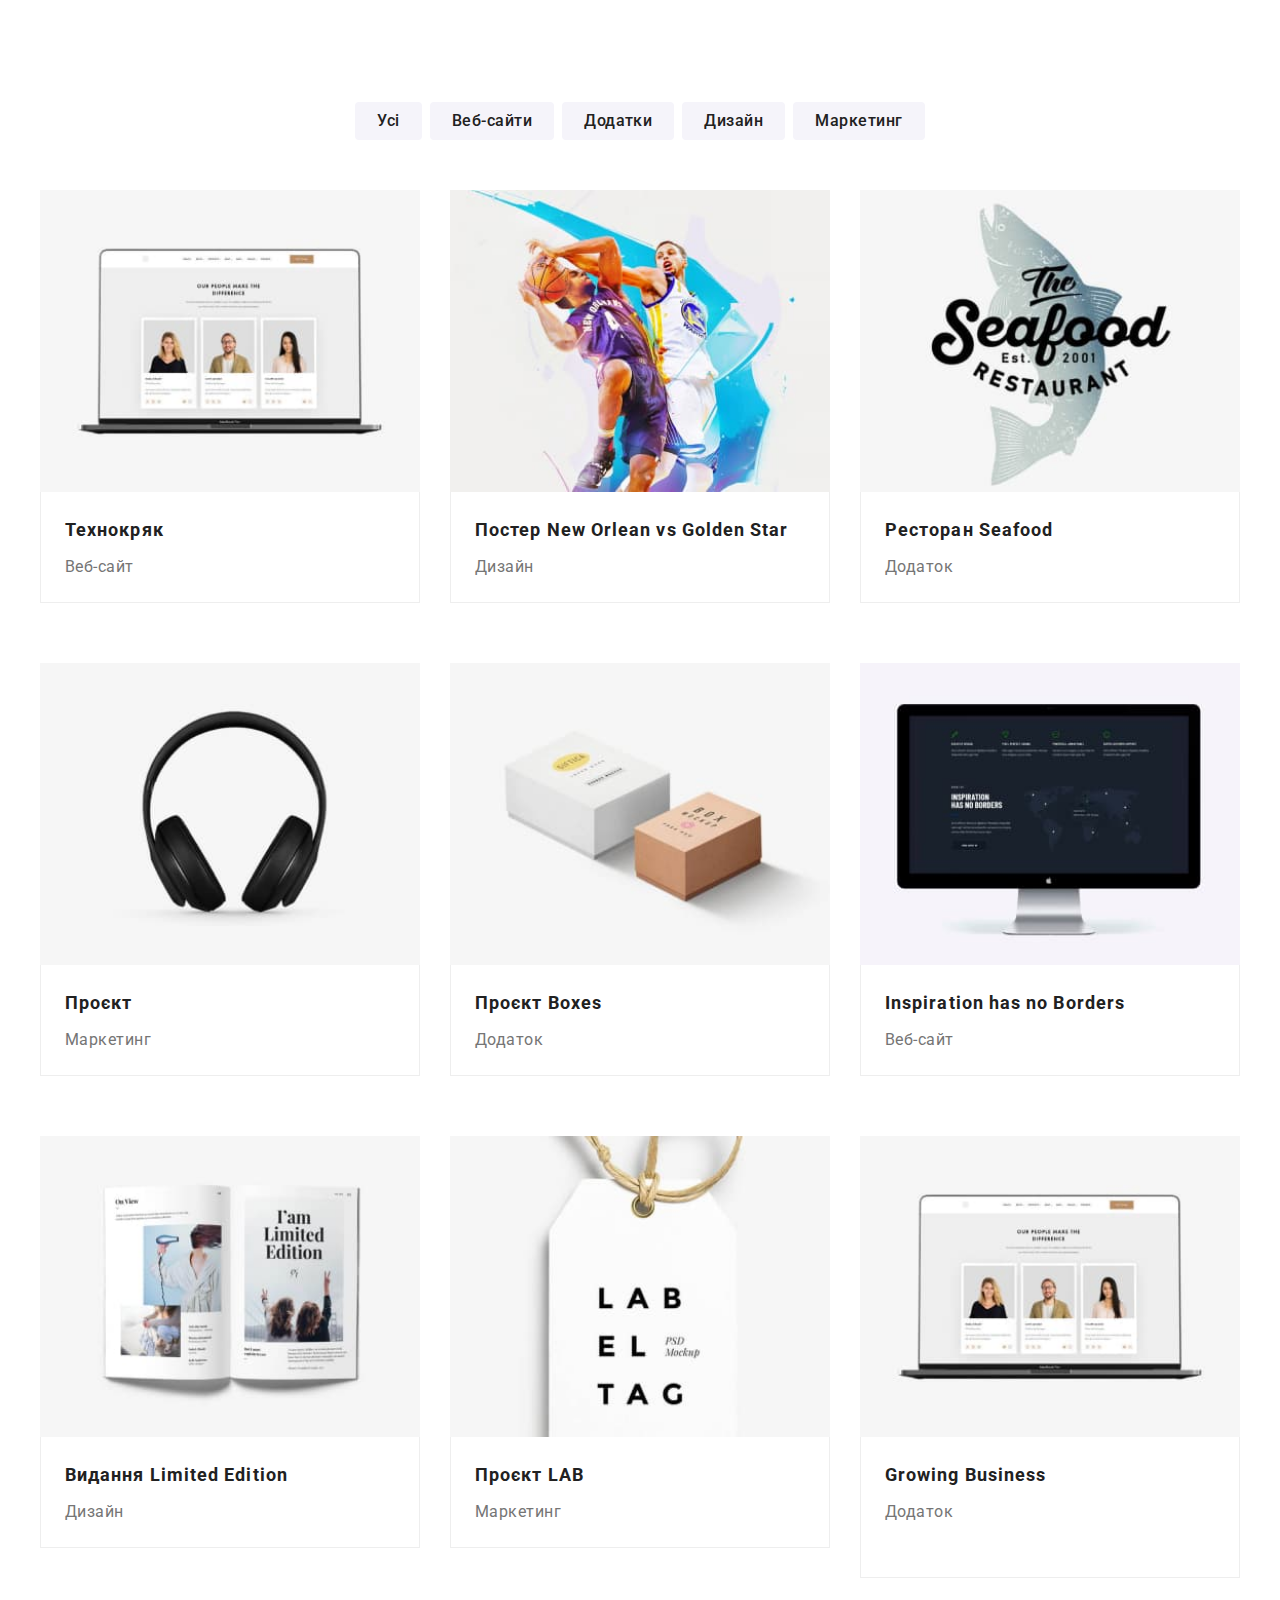
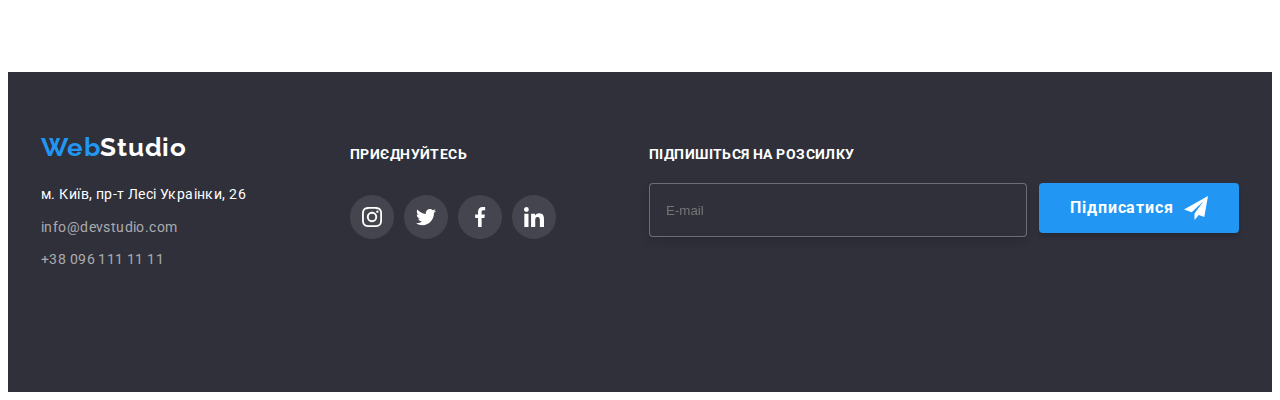
==== portfolio.html @ 51f7a484 "add hw-8" ====
<!DOCTYPE html>
<html lang="uk">
  <head>
    <meta charset="UTF-8" />
    <meta http-equiv="X-UA-Compatible" content="IE=edge" />
    <meta name="viewport" content="width=device-width, initial-scale=1.0" />
    <title>Portfolio</title>
    <link rel="preconnect" href="https://fonts.googleapis.com" />
    <link rel="preconnect" href="https://fonts.gstatic.com" crossorigin />
    <link
      href="https://fonts.googleapis.com/css2?family=Raleway:wght@700&family=Roboto:wght@400;500;700;900&display=swap"
      rel="stylesheet"
    />
    <link
      rel="stylesheet"
      href="https://cdnjs.cloudflare.com/ajax/libs/modern-normalize/1.1.0/modern-normalize.min.css"
      integrity="sha512-wpPYUAdjBVSE4KJnH1VR1HeZfpl1ub8YT/NKx4PuQ5NmX2tKuGu6U/JRp5y+Y8XG2tV+wKQpNHVUX03MfMFn9Q=="
      crossorigin="anonymous"
      referrerpolicy="no-referrer"
    />
    <link rel="stylesheet" href="./css/main.min.css" />
  </head>
  <body>
    <!--Header-->
    <!-- <header class="header">
      <div class="container header__container">
        <a href="/" class="link logo">Web<span class="header__logo">Studio</span></a>

        <nav class="navigation">
          <ul class="menu">
            <li class="menu__item">
              <a href="./index.html" class="menu__link">Студія</a>
            </li>
            <li class="menu__item">
              <a href="./portfolio.html" class="menu__link current">Портфоліо</a>
            </li>
            <li class="menu__item"><a href="#" class="menu__link">Контакти</a></li>
          </ul>
        </nav>
        <ul class="contact">
          <li>
            <a href="mailto:info@devstudio.com" lang="en" class="link contacts__link">
              <svg class="contact__icon" width="16" height="12">
                <use href="./images/icons.svg#icon-mail"></use>
              </svg>
              info@devstudio.com</a
            >
          </li>
          <li>
            <a href="tel:+380961111111" class="link contacts__link"
              ><svg class="contact__icon" width="10" height="16">
                <use href="./images/icons.svg#icon-smartphone"></use></svg
              >+38 096 111 11 11</a
            >
          </li>
        </ul>
      </div>
    </header>
    <main>
    -->
      <section class="section">
        <div class="container">
          <h1 class="visually-hidden">Портфоліо</h1>
          <!--Filter btn-->
          <ul class="filter">
            <li class="filter__element">
              <button type="button" class="filter__button">Усі</button>
            </li>
            <li class="filter__element">
              <button type="button" class="filter__button">Веб-сайти</button>
            </li>
            <li class="filter__element">
              <button type="button" class="filter__button">Додатки</button>
            </li>
            <li class="filter__element">
              <button type="button" class="filter__button">Дизайн</button>
            </li>
            <li class="filter__element">
              <button type="button" class="filter__button">Маркетинг</button>
            </li>
          </ul>
          <!--Portfolio-->
          <ul class="product">
            <li class="product__item">
              <a class="link product__item-link" href=""
                ><div class="pop-up">
                  <img src="images/p1.jpg" alt="Ноутбук" width="370" height="294" />
                  <p class="pop-up__meta">
                    Ресурс пропонує комплексні пропозиції з різним рівнем функціоналу та сервісів.
                    Все це дозволить відвідувачу отримати вичерпні відомості про компанію чи
                    приватну особу.
                  </p>
                </div>
                <div class="product__item-meta">
                  <h2 class="product__item-title">Технокряк</h2>
                  <p class="product__item-text">Веб-сайт</p>
                </div>
              </a>
            </li>
            <li class="product__item">
              <a class="product__item-link link" href=""
                ><div class="pop-up">
                  <img src="images/p2.jpg" alt="Ноутбук" width="370" height="294" />
                  <p class="pop-up__meta">
                    Ресурс пропонує комплексні пропозиції з різним рівнем функціоналу та сервісів.
                    Все це дозволить відвідувачу отримати вичерпні відомості про компанію чи
                    приватну особу.
                  </p>
                </div>
                <div class="product__item-meta">
                  <h2 class="product__item-title">
                    Постер <span lang="en">New Orlean vs Golden Star</span>
                  </h2>
                  <p class="product__item-text">Дизайн</p>
                </div></a
              >
            </li>
            <li class="product__item">
              <a class="product__item-link link" href=""
                ><div class="pop-up">
                  <img src="images/p3.jpg" alt="Лого" width="370" height="294" />
                  <p class="pop-up__meta">
                    Ресурс пропонує комплексні пропозиції з різним рівнем функціоналу та сервісів.
                    Все це дозволить відвідувачу отримати вичерпні відомості про компанію чи
                    приватну особу.
                  </p>
                </div>
                <div class="product__item-meta">
                  <h2 class="product__item-title">Ресторан <span lang="en">Seafood</span></h2>
                  <p class="product__item-text">Додаток</p>
                </div></a
              >
            </li>
            <li class="product__item">
              <a class="product__item-link link" href=""
                ><div class="pop-up">
                  <img src="images/p4.jpg" alt="Навушники" width="370" height="294" />
                  <p class="pop-up__meta">
                    Ресурс пропонує комплексні пропозиції з різним рівнем функціоналу та сервісів.
                    Все це дозволить відвідувачу отримати вичерпні відомості про компанію чи
                    приватну особу.
                  </p>
                </div>
                <div class="product__item-meta">
                  <h2 class="product__item-title">Проєкт</h2>
                  <p class="product__item-text">Маркетинг</p>
                </div></a
              >
            </li>
            <li class="product__item">
              <a class="product__item-link link" href=""
                ><div class="pop-up">
                  <img src="images/p5.jpg" alt="Дві коробки" width="370" height="294" />
                  <p class="pop-up__meta">
                    Ресурс пропонує комплексні пропозиції з різним рівнем функціоналу та сервісів.
                    Все це дозволить відвідувачу отримати вичерпні відомості про компанію чи
                    приватну особу.
                  </p>
                </div>
                <div class="product__item-meta">
                  <h2 class="product__item-title">Проєкт <span lang="en">Boxes</span></h2>
                  <p class="product__item-text">Додаток</p>
                </div></a
              >
            </li>
            <li class="product__item">
              <a class="product__item-link link" href="/"
                ><div class="pop-up">
                  <img src="images/p6.jpg" alt="Монітор" width="370" height="294" />
                  <p class="pop-up__meta">
                    Ресурс пропонує комплексні пропозиції з різним рівнем функціоналу та сервісів.
                    Все це дозволить відвідувачу отримати вичерпні відомості про компанію чи
                    приватну особу.
                  </p>
                </div>
                <div class="product__item-meta">
                  <h2 class="product__item-title">
                    <span lang="en">Inspiration has no Borders</span>
                  </h2>
                  <p class="product__item-text">Веб-сайт</p>
                </div></a
              >
            </li>
            <li class="product__item">
              <a class="product__item-link link" href="">
                <div class="pop-up">
                  <img src="images/p7.jpg" alt="Журнал" width="370" height="294" />
                  <p class="pop-up__meta">
                    Ресурс пропонує комплексні пропозиції з різним рівнем функціоналу та сервісів.
                    Все це дозволить відвідувачу отримати вичерпні відомості про компанію чи
                    приватну особу.
                  </p>
                </div>
                <div class="product__item-meta">
                  <h2 class="product__item-title">
                    Видання <span lang="en">Limited Edition</span>
                  </h2>
                  <p class="product__item-text">Дизайн</p>
                </div></a
              >
            </li>
            <li class="product__item">
              <a class="product__item-link link" href="/">
                <div class="pop-up">
                  <img src="images/p8.jpg" alt="Лейба" width="370" height="294" />
                  <p class="pop-up__meta">
                    Ресурс пропонує комплексні пропозиції з різним рівнем функціоналу та сервісів.
                    Все це дозволить відвідувачу отримати вичерпні відомості про компанію чи
                    приватну особу.
                  </p>
                </div>
                <div class="product__item-meta">
                  <h2 class="product__item-title">Проєкт <span lang="en">LAB</span></h2>
                  <p class="product__item-text">Маркетинг</p>
                </div>
              </a>
            </li>
            <li class="product__item">
              <a class="product__item-link link" href=""
                ><div class="pop-up">
                  <img src="images/p1.jpg" alt="Ноутбук" width="370" height="294" />
                  <p class="pop-up__meta">
                    Ресурс пропонує комплексні пропозиції з різним рівнем функціоналу та сервісів.
                    Все це дозволить відвідувачу отримати вичерпні відомості про компанію чи
                    приватну особу.
                  </p>
                </div>
                <div class="product__item-meta">
                  <h2 class="product__item-title"><span lang="en">Growing Business</span></h2>
                  <p class="product__item-text">Додаток</p>
                </div></a
              >
            </li>
          </ul>
        </div>
      </section>
    </main>
    <!--Footer-->
    <footer class="footer">
      <div class="container footer__container">
        <div class="footer-info">
          <a class="link logo footer__logo" href="./index.html"
            >Web<span class="footer__logo-alt">Studio</span></a
          >
          <address>
            <ul>
              <li>
                <a
                  href="https://goo.gl/maps/CPtrU1FHBa2aNyZL9"
                  target="_blank"
                  rel="noopener noreferrer nofollow"
                  class="link footer-address"
                  >м. Київ, пр-т Лесі Украінки, 26</a
                >
              </li>
              <li>
                <a href="mailto:info@devstudio.com" lang="en" class="link footer-contacts"
                  >info@devstudio.com</a
                >
              </li>
              <li>
                <a href="tel:+380961111111" class="link footer-contacts">+38 096 111 11 11</a>
              </li>
            </ul>
          </address>
        </div>

        <div class="footer-info">
          <div class="studio-social">
            <h2 class="studio-social__title">приєднуйтесь</h2>
            <ul class="studio-social__list">
              <li>
                <a class="studio-social__link" href="#" target="_blank">
                  <svg width="20" height="20">
                    <use href="./images/icons.svg#icon-instagram"></use>
                  </svg>
                </a>
              </li>
              <li>
                <a class="studio-social__link" href="#" target="_blank">
                  <svg width="20" height="20">
                    <use href="./images/icons.svg#icon-twitter"></use>
                  </svg>
                </a>
              </li>
              <li>
                <a class="studio-social__link" href="#" target="_blank">
                  <svg width="20" height="20">
                    <use href="./images/icons.svg#icon-facebook"></use>
                  </svg>
                </a>
              </li>
              <li>
                <a class="studio-social__link" href="#" target="_blank">
                  <svg width="20" height="20">
                    <use href="./images/icons.svg#icon-linkedin"></use>
                  </svg>
                </a>
              </li>
            </ul>
          </div>
        </div>

        <div class="subscription">
          <p class="subscription__title">Підпишіться на розсилку</p>
          <form>
            <div class="subscription-form">
              <label for="mail"></label>
              <input
                class="subscription-form__email"
                type="email"
                name="mail"
                id="mail"
                placeholder="E-mail"
              />
              <button class="subscription-btn button" type="submit">
                Підписатися
                <svg class="subscription-btn__icon" width="24" height="24">
                  <use href="./images/icons.svg#icon-send"></use>
                </svg>
              </button>
            </div>
          </form>
        </div>
      </div>
    </footer>
    <script src="./js/menu.js"></script>
  </body>
</html>
---- css/main.min.css ----
:root{--brend-color: #2196f3;--text-color: #757575;--title-text-color: #212121;--primery-background-color: #ffffff;--secondary-background-color: #f5f4fa;--accent-whit-color: #ffffff;--footer-background-color: #2f303a;--main-bold-weight: 700;--main-font: Roboto, sans-serif}h1,h2,h3,h4,h5,h6,p{margin:0}ul{list-style:none;margin:0;padding-left:0}img{display:block;max-width:100%;height:auto;width:100%}.link{text-decoration:none}.visually-hidden{position:absolute;white-space:nowrap;width:1px;height:1px;overflow:hidden;border:0;padding:0;clip:rect(0 0 0 0);-webkit-clip-path:inset(50%);clip-path:inset(50%);margin:-1px}body{font-family:var(--main-font);color:var(--text-color);background:var(--primery-background-color);font-size:14px}.container{margin:0 auto;padding-left:15px;padding-right:15px}@media screen and (min-width: 480px){.container{max-width:480px}}@media screen and (min-width: 768px){.container{max-width:768px}}@media screen and (min-width: 1200px){.container{max-width:1200px}}.section{padding-top:60px;padding-bottom:60px}@media screen and (min-width: 768px){.section{padding-top:60px;padding-bottom:60px}}@media screen and (min-width: 1200px){.section{padding-top:94px;padding-bottom:94px}}.section-title{margin-bottom:30px;font-size:28px;line-height:1.17;letter-spacing:.03em;text-align:center;color:var(--title-text-color)}@media screen and (min-width: 1200px){.section-title{margin-bottom:50px;font-size:36px;line-height:1.16;letter-spacing:.03em}}.button{display:block;margin:0 auto;font-weight:700;font-size:16px;line-height:1.87;letter-spacing:.06em;font-family:inherit;border-width:0px;cursor:pointer;color:var(--accent-whit-color);box-shadow:0px 4px 4px rgba(0,0,0,.15);border-radius:4px;background-color:var(--brend-color);transition-duration:250ms;transition-timing-function:cubic-bezier(0.4, 0, 0.2, 1)}.logo{font-family:Raleway;font-weight:var(--main-bold-weight);font-size:24px;line-height:1.16;letter-spacing:.03em;color:var(--brend-color);padding-top:15px;padding-bottom:15px}@media screen and (min-width: 1200px){.logo{margin-right:93px;padding-top:24px;padding-bottom:25px;font-size:26px;line-height:1.19;letter-spacing:.03em}}.header__logo{color:#000}.footer__logo{display:block;padding-top:0;padding-bottom:20px}.footer__logo-alt{color:var(--accent-whit-color)}.header{border-bottom:1px solid #ececec;position:relative}.header__container{display:flex;align-items:center;justify-content:space-between}@media screen and (min-width: 1200px){.navigation{display:flex}}@media screen and (min-width: 1200px){.menu{display:flex;gap:30px}}@media screen and (min-width: 1200px){.menu__item{position:relative}}@media screen and (min-width: 1200px){.menu__link{padding-top:32px;padding-bottom:32px;font-weight:500;line-height:1.14;letter-spacing:.02em;color:var(--title-text-color);display:inline-block;text-decoration:none;transition-duration:250ms;transition-timing-function:cubic-bezier(0.4, 0, 0.2, 1)}.menu__link.current{color:var(--brend-color)}.menu__link.current::after{content:"";width:100%;left:0;bottom:-1px;border-radius:2px;position:absolute;border:2px solid var(--brend-color)}.menu__link:hover,.menu__link:focus{color:var(--brend-color)}}@media screen and (min-width: 1200px){.contact{display:flex;gap:30px;margin-left:auto}}@media screen and (min-width: 768px){.contacts__link{display:flex;align-items:center;padding-top:32px;padding-bottom:31px;font-weight:500;line-height:1.14;letter-spacing:.02em;color:var(--text-color);text-decoration:none;transition-duration:250ms;transition-timing-function:cubic-bezier(0.4, 0, 0.2, 1)}.contacts__link:hover,.contacts__link:focus{color:var(--brend-color)}.contacts__link:hover .contact__icon,.contacts__link:focus .contact__icon{fill:var(--brend-color)}}@media screen and (min-width: 1200px){.contact__icon{fill:var(--text-color);margin-right:10px}}.header-btn{display:inline-flex;margin:0;padding:0;border:none;background-color:rgba(0,0,0,0)}.header-btn.is-open{position:absolute;z-index:1;right:3%}.header-btn:hover,.header-btn:focus{fill:var(--brend-color)}@media screen and (min-width: 768px){.header-btn{display:none}}.hero{max-width:1600px;min-height:400px;margin-left:auto;margin-right:auto;padding-top:118px;padding-bottom:118px;background-image:linear-gradient(to right, rgba(47, 48, 58, 0.4), rgba(47, 48, 58, 0.4)),url(../images/main-image.jpg);background-size:cover;background-position:center;background-color:#2f303a}@media screen and (min-width: 1200px){.hero{min-height:600px;padding-top:200px;padding-bottom:200px}}.hero__title{font-weight:900;font-size:26px;line-height:1.61;letter-spacing:.06em;margin:0 auto;margin-bottom:30px;color:var(--accent-whit-color);text-align:center;text-transform:uppercase;max-width:360px}@media screen and (min-width: 768px){.hero__title{max-width:360px}}@media screen and (min-width: 1200px){.hero__title{max-width:696px;font-size:44px;line-height:1.36}}.hero__btn{min-width:200px;height:50px}@media screen and (min-width: 1200px){.hero__btn{min-width:216px;height:50px}}.hero__btn:hover,.hero__btn:active{background-color:#188ce8}@media screen and (min-width: 768px){.benefit-cart{display:flex;flex-wrap:wrap;gap:30px}}@media screen and (min-width: 1200px){.benefit-cart{flex-wrap:nowrap}}.benefit-cart__item{width:100%}.benefit-cart__item:not(:last-child){margin-bottom:30px}@media screen and (min-width: 768px){.benefit-cart__item{width:calc((100% - 30px)/2)}.benefit-cart__item:not(:last-child){margin-bottom:0}}@media screen and (min-width: 1200px){.benefit-cart__item{width:calc((100% - 60px)/3)}}.benefit-cart__label{display:flex;justify-content:center;align-items:center;width:100%;height:120px;margin-bottom:30px;background-color:var(--secondary-background-color);border-radius:4px}@media screen and (min-width: 1200px){.benefit-cart__label{width:270px}}.benefit-cart__title{margin-bottom:10px;color:var(--title-text-color);line-height:1.14;letter-spacing:.03em;text-transform:uppercase;text-align:center}.benefit-cart__text{line-height:1.71;letter-spacing:.03em}.work{display:none}@media screen and (min-width: 1200px){.work{display:block;padding-top:0}.work__list{display:flex;gap:30px}.work__item{width:calc((100% - 60px)/3)}.work__wrap{position:relative}.work__title{position:absolute;width:100%;height:70px;bottom:0;font-size:14px;line-height:1.14;letter-spacing:.03em;text-transform:uppercase;color:var(--accent-whit-color);background-color:rgba(47,48,58,.8);display:flex;justify-content:center;align-items:center}}.team{background-color:var(--secondary-background-color)}@media screen and (min-width: 768px){.team__list{display:flex;flex-wrap:wrap;gap:30px}}@media screen and (min-width: 1200px){.team__list{flex-wrap:nowrap}}.team__item{width:100%;margin-bottom:30px;background:var(--primery-background-color);box-shadow:0px 1px 3px rgba(0,0,0,.12),0px 1px 1px rgba(0,0,0,.14),0px 2px 1px rgba(0,0,0,.2);border-radius:0px 0px 4px 4px}@media screen and (min-width: 768px){.team__item{width:calc((100% - 30px)/2);margin-bottom:0}}@media screen and (min-width: 1200px){.team__item{width:calc((100% - 60px)/3)}}.team-label{padding-top:30px;padding-bottom:24px;text-align:center}@media screen and (min-width: 1200px){.team-label{padding-bottom:30px}}.team-label__title{margin-bottom:10px;color:var(--title-text-color);font-weight:500;font-size:16px;line-height:1.16;letter-spacing:.03em}.team-label__position{margin-bottom:16px;font-size:16px;line-height:1.18;letter-spacing:.03em}.soc-list{display:flex;justify-content:center;align-items:center;gap:10px}.soc-list__link{fill:#afb1b8;display:flex;justify-content:center;align-items:center;width:44px;height:44px;border-radius:50%;transition-duration:250ms;transition-timing-function:cubic-bezier(0.4, 0, 0.2, 1)}.soc-list__link:hover,.soc-list__link:focus{fill:var(--accent-whit-color);background-color:var(--brend-color)}.client-list{display:flex;flex-wrap:wrap;gap:30px}@media screen and (min-width: 1200px){.client-list{flex-wrap:nowrap;justify-content:center;align-items:center}}.client-list__item{width:100%;width:calc((100% - 30px)/2)}@media screen and (min-width: 768px){.client-list__item{width:calc((100% - 60px)/3)}}.client-list__link{width:auto;height:92px;border:1px solid #afb1b8;border-radius:4px;fill:#afb1b8;display:flex;justify-content:center;align-items:center;transition-duration:250ms;transition-timing-function:cubic-bezier(0.4, 0, 0.2, 1)}.client-list__link:hover,.client-list__link:focus{fill:var(--brend-color);border-color:var(--brend-color)}.footer{padding-top:60px;padding-bottom:60px;margin:0 auto;background-color:var(--footer-background-color)}@media screen and (min-width: 1200px){.footer{margin-bottom:0}}.footer__container{text-align:center}@media screen and (min-width: 768px){.footer__container{display:flex;justify-content:center;flex-wrap:wrap}}@media screen and (min-width: 1200px){.footer__container{text-align:left;flex-wrap:nowrap}}@media screen and (min-width: 1200px){.footer-info:first-child{margin-right:70px}}.footer-address{margin-bottom:9px;color:var(--accent-whit-color);font-style:normal;line-height:1.71;letter-spacing:.03em;display:block}.footer-contacts{display:block;color:rgba(255,255,255,.6);font-style:normal;line-height:1.71;letter-spacing:.03em;transition-duration:250ms;transition-timing-function:cubic-bezier(0.4, 0, 0.2, 1)}@media screen and (min-width: 768px){.footer-contacts:first-child{margin-top:8px}}.footer:hover,.footer:focus{color:var(--brend-color)}.footer-info{margin-bottom:60px}@media screen and (min-width: 768px){.footer-info:first-child{margin-right:165px}}@media screen and (min-width: 1200px){.footer-info:first-child{margin-right:70px}}.backdrop{position:fixed;top:0;left:0;width:100%;height:100%;background-color:rgba(0,0,0,.2);transition:opacity 200ms Linear,visibility 200ms Linear}.modal{position:absolute;top:50%;left:50%;width:528px;height:581px;margin:auto;padding:40px;background-color:#fff;box-shadow:0px 1px 3px rgba(0,0,0,.12),0px 1px 1px rgba(0,0,0,.14),0px 2px 1px rgba(0,0,0,.2);border-radius:4px;transform:translate(-50%, -50%);transition-duration:250ms;transition-property:scale(1);transition-timing-function:cubic-bezier(0.4, 0, 0.2, 1)}.backdrop.in-hidden .modal{transform:translate(-50%, -50%) scale(0)}.modal__close-btn{position:absolute;top:8px;right:8px;width:30px;height:30px;background-color:#fff;border:1px solid rgba(0,0,0,.1);border-radius:50%;display:flex;align-items:center;justify-content:center;cursor:pointer;transition-duration:250ms;transition-timing-function:cubic-bezier(0.4, 0, 0.2, 1)}.modal__close-btn:hover,.modal__close-btn:focus{fill:var(--brend-color)}.is-hidden{visibility:hidden;opacity:0;pointer-events:all}.modal-title{font-weight:700;font-size:20px;line-height:1.15;letter-spacing:.03em;text-align:center;margin-bottom:12px;color:var(--title-text-color)}.modal-form__field{margin-bottom:10px}.modal-form__label span{display:block;margin-bottom:4px;font-size:12px;line-height:1.16;letter-spacing:.01em;color:var(--text-color)}.input-wrap{position:relative}.input{display:block;width:448px;height:40px;border:1px solid rgba(33,33,33,.2);border-radius:4px;padding-left:42px;outline:rgba(0,0,0,0);transition-duration:250ms;transition-timing-function:cubic-bezier(0.4, 0, 0.2, 1)}.input:hover,.input:focus{border-color:var(--brend-color)}.input:hover+.input-icon,.input:focus+.input-icon{fill:var(--brend-color)}.input-icon{position:absolute;left:15px;top:50%;transform:translateY(-50%);transition-duration:250ms;transition-timing-function:cubic-bezier(0.4, 0, 0.2, 1)}.modal-text-field{margin-bottom:20px;display:block}.modal-text{padding:12px 16px;width:448px;height:120px;border:1px solid rgba(33,33,33,.2);border-radius:4px;outline:rgba(0,0,0,0);resize:none;transition-duration:250ms;transition-timing-function:cubic-bezier(0.4, 0, 0.2, 1)}.modal-text:hover,.modal-text:focus{border-color:var(--brend-color)}.modal-text::-moz-placeholder{font-size:12px;line-height:1.16;letter-spacing:.01em;color:rgba(117,117,117,.5)}.modal-text:-ms-input-placeholder{font-size:12px;line-height:1.16;letter-spacing:.01em;color:rgba(117,117,117,.5)}.modal-text::placeholder{font-size:12px;line-height:1.16;letter-spacing:.01em;color:rgba(117,117,117,.5)}.checkbox-text{display:flex;flex-wrap:nowrap;justify-content:center;align-items:center}.checkbox-text span{width:16px;height:15px;border:2px solid #212121;border-radius:3px;margin-right:7px;fill:rgba(0,0,0,0)}.modal-field-check{margin-bottom:30px}.input-check:checked+.checkbox-text span{background-color:var(--brend-color);border:none;fill:var(--accent-whit-color)}.privacy-linck{line-height:1.71;letter-spacing:.03em;color:var(--brend-color)}.submit-btn{width:200px;height:50px}.submit-btn:hover,.submit-btn:focus{background-color:#188ce8;outline:#188ce8}.filter{display:flex;flex-wrap:wrap;justify-content:start;gap:8px}@media screen and (min-width: 768px){.filter{justify-content:center}}.filter__button{border-radius:4px;border-width:0px;margin-bottom:15px;padding:6px 22px;font-family:inherit;background-color:var(--secondary-background-color);color:var(--title-text-color);font-weight:500;font-size:16px;line-height:1.62;letter-spacing:.03em;cursor:pointer;transition-duration:250ms;transition-timing-function:cubic-bezier(0.4, 0, 0.2, 1)}@media screen and (min-width: 768px){.filter__button{margin-bottom:50px}}.filter__button:hover,.filter__button:focus{background-color:var(--brend-color);color:var(--accent-whit-color);box-shadow:0px 3px 1px rgba(0,0,0,.1),0px 1px 2px rgba(0,0,0,.08),0px 2px 2px rgba(0,0,0,.12)}@media screen and (min-width: 768px){.product{display:flex;flex-wrap:wrap;gap:30px}}.product__item{width:100%}.product__item:not(:last-child){margin-bottom:30px}@media screen and (min-width: 768px){.product__item{width:calc((100% - 30px)/2);margin-bottom:0px}}@media screen and (min-width: 1200px){.product__item{width:calc((100% - 60px)/3)}}.product__item-link{display:flex;flex-direction:column;height:100%;transition-duration:250ms;transition-timing-function:cubic-bezier(0.4, 0, 0.2, 1)}.product__item-link:hover,.product__item-link:focus{box-shadow:0px 1px 1px rgba(0,0,0,.12),0px 4px 4px rgba(0,0,0,.06),1px 4px 6px rgba(0,0,0,.16)}.product__item-meta{flex-grow:1;border:#eee 1px solid;border-top:none;padding:20px 24px}.product__item-title{margin-bottom:4px;color:var(--title-text-color);font-size:18px;line-height:2;letter-spacing:.06em}.product__item-text{color:var(--text-color);font-size:16px;line-height:1.87;letter-spacing:.03em}.pop-up{position:relative;overflow:hidden}.pop-up__meta{position:absolute;width:100%;height:100%;left:0;bottom:0;padding:63px 24px;display:flex;justify-content:center;align-items:center;font-size:18px;line-height:1.56;letter-spacing:.03em;color:var(--accent-whit-color);background-color:rgba(33,150,243,.9);transition-duration:250ms;transition-property:transform;transition-timing-function:cubic-bezier(0.4, 0, 0.2, 1);transform:translateY(100%)}.product__item-link:hover .pop-up__meta,.product__item-link:focus .pop-up__meta{transform:translateY(0)}@media screen and (min-width: 1200px){.studio-social{margin-right:93px;padding-top:15px}}.studio-social__title{margin-bottom:20px;font-size:14px;line-height:1.14;letter-spacing:.03em;text-transform:uppercase;color:var(--accent-whit-color)}@media screen and (min-width: 1200px){.studio-social__title{margin-bottom:32px}}.studio-social__list{justify-content:center;display:flex;gap:10px}.studio-social__link{fill:var(--accent-whit-color);display:flex;justify-content:center;align-items:center;width:44px;height:44px;border-radius:50%;background-color:rgba(255,255,255,.1);transition-duration:250ms;transition-timing-function:cubic-bezier(0.4, 0, 0.2, 1)}.studio-social__link:hover,.studio-social__link:focus{background-color:var(--brend-color)}.subscription{padding-top:15px}.subscription__title{margin-bottom:20px;font-weight:700;font-size:14px;line-height:1.14;letter-spacing:.03em;text-transform:uppercase;color:var(--accent-whit-color)}.subscription-form{display:flex;flex-wrap:wrap;justify-content:center}@media screen and (min-width: 768px){.subscription-form{flex-direction:column}}@media screen and (min-width: 1200px){.subscription-form{flex-direction:row;flex-wrap:nowrap;justify-content:start}}.subscription-form__email{width:358px;height:50px;margin-bottom:20px;margin-right:12px;padding-left:16px;border:1px solid rgba(255,255,255,.3);filter:drop-shadow(0px 4px 4px rgba(0, 0, 0, 0.15));border-radius:4px;background-color:var(--footer-background-color);color:#fff}@media screen and (min-width: 1200px){.subscription-form__email{margin-bottom:0}}.subscription-btn{display:flex;justify-content:center;align-items:center;width:200px;height:50px}.subscription-btn__icon{fill:var(--accent-whit-color);margin-left:10px}.subscription-btn__icon:hover,.subscription-btn__icon:focus{background-color:#188ce8}/*# sourceMappingURL=main.min.css.map */
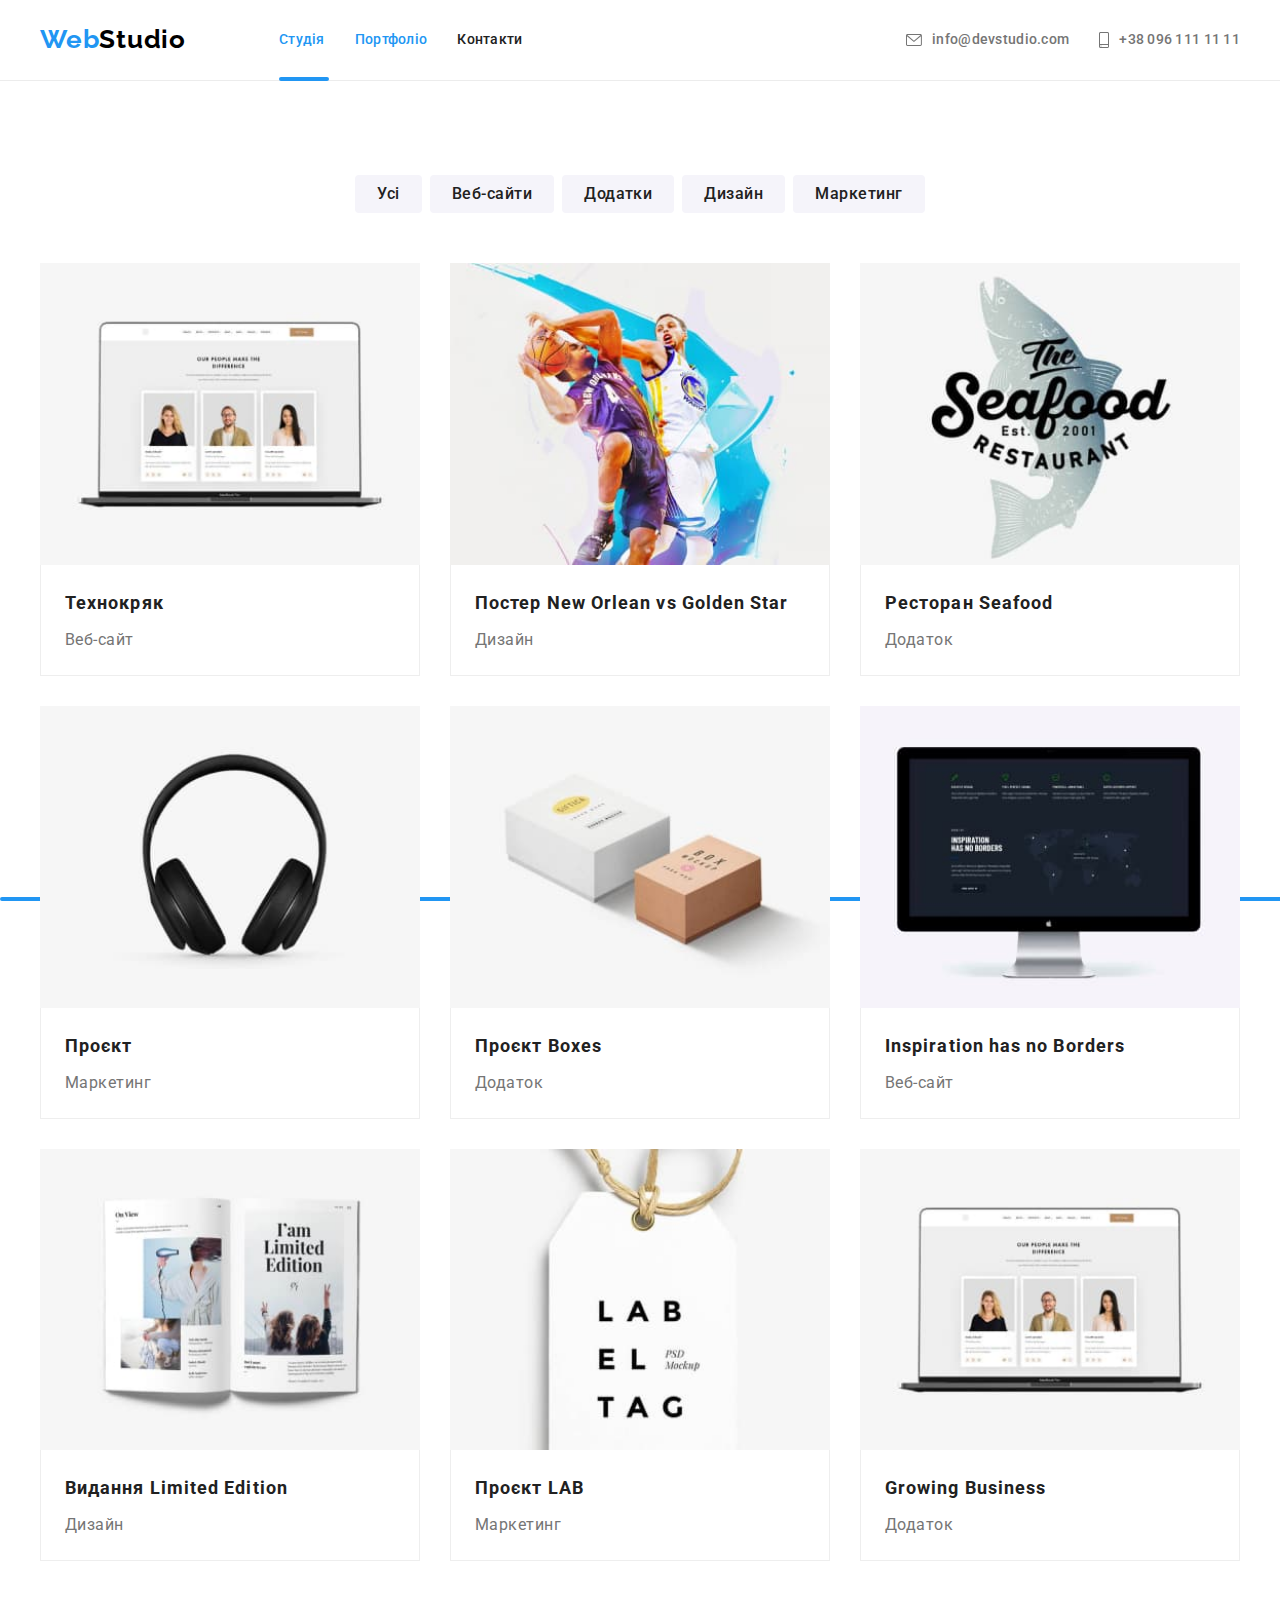
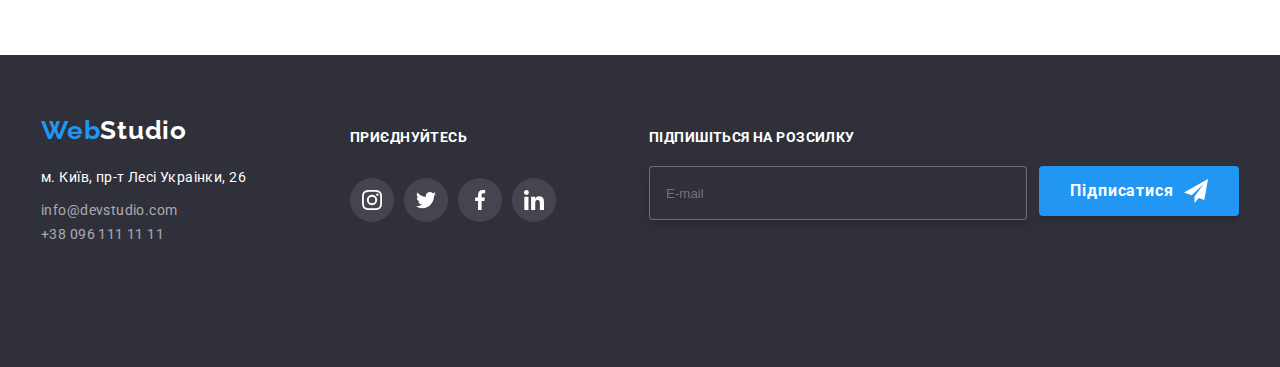
==== commit 2d9075c9: "add some changes" ====
--- a/portfolio.html
+++ b/portfolio.html
@@ -22,19 +22,19 @@
   </head>
   <body>
     <!--Header-->
-    <!-- <header class="header">
+    <header class="header">
       <div class="container header__container">
         <a href="/" class="link logo">Web<span class="header__logo">Studio</span></a>
 
         <nav class="navigation">
           <ul class="menu">
             <li class="menu__item">
-              <a href="./index.html" class="menu__link">Студія</a>
-            </li>
-            <li class="menu__item">
+              <a href="./index.html" class="menu__link current">Студія</a>
+            </li>
+            <li>
               <a href="./portfolio.html" class="menu__link current">Портфоліо</a>
             </li>
-            <li class="menu__item"><a href="#" class="menu__link">Контакти</a></li>
+            <li><a href="#" class="menu__link">Контакти</a></li>
           </ul>
         </nav>
         <ul class="contact">
@@ -54,10 +54,64 @@
             >
           </li>
         </ul>
+        <button type="button" data-menu-open class="open-btn">
+          <svg class="open-btn__icon" width="40" height="40">
+            <use href="./images/icons.svg#icon-menu"></use>
+          </svg>
+        </button>
+      </div>
+      <div class="mobile-menu is-hidden" data-menu>
+        <div class="container">
+          <div class="mobile-menu__top">
+            <button type="button" data-menu-close class="close-btn">
+              <svg class="close-btn__icon" width="40" height="40">
+                <use href="./images/icons.svg#icon-close-menu"></use>
+              </svg>
+            </button>
+            <nav class="mobile-navigation">
+              <ul class="mobile-menu__list">
+                <li class="mobile-menu__item">
+                  <a href="./index.html" class="mobile-menu__link link">Студія</a>
+                </li>
+                <li class="mobile-menu__item">
+                  <a href="./portfolio.html" class="mobile-menu__link link current">Портфоліо</a>
+                </li>
+                <li class="mobile-menu__item">
+                  <a href="#" class="mobile-menu__link link">Контакти</a>
+                </li>
+              </ul>
+            </nav>
+          </div>
+          <div class="mobile-menu__bot">
+            <ul class="mobile-contact">
+              <li class="mobile-contact__item-tel">
+                <a href="tel:+380961111111" class="link mobile-contact__tel">+38 096 111 11 11</a>
+              </li>
+              <li class="mobile-contact__item-mail">
+                <a href="mailto:info@devstudio.com" lang="en" class="link mobile-contact__mail">
+                  info@devstudio.com</a
+                >
+              </li>
+            </ul>
+            <ul class="mobile-soc__list">
+              <li class="mobile-soc__item">
+                <a href="#" class="mobile-soc__link link">Instagram</a>
+              </li>
+              <li class="mobile-soc__item">
+                <a href="#" class="mobile-soc__link link">Twitter</a>
+              </li>
+              <li class="mobile-soc__item">
+                <a href="#" class="mobile-soc__link link">Facebook</a>
+              </li>
+              <li class="mobile-soc__item">
+                <a href="#" class="mobile-soc__link link">LinkedIn</a>
+              </li>
+            </ul>
+          </div>
+        </div>
       </div>
     </header>
     <main>
-    -->
       <section class="section">
         <div class="container">
           <h1 class="visually-hidden">Портфоліо</h1>
@@ -324,6 +378,6 @@
         </div>
       </div>
     </footer>
-    <script src="./js/menu.js"></script>
+    <script src="./js/mobile-menu.js"></script>
   </body>
 </html>
--- a/css/main.min.css
+++ b/css/main.min.css
@@ -1 +1 @@
-:root{--brend-color: #2196f3;--text-color: #757575;--title-text-color: #212121;--primery-background-color: #ffffff;--secondary-background-color: #f5f4fa;--accent-whit-color: #ffffff;--footer-background-color: #2f303a;--main-bold-weight: 700;--main-font: Roboto, sans-serif}h1,h2,h3,h4,h5,h6,p{margin:0}ul{list-style:none;margin:0;padding-left:0}img{display:block;max-width:100%;height:auto;width:100%}.link{text-decoration:none}.visually-hidden{position:absolute;white-space:nowrap;width:1px;height:1px;overflow:hidden;border:0;padding:0;clip:rect(0 0 0 0);-webkit-clip-path:inset(50%);clip-path:inset(50%);margin:-1px}body{font-family:var(--main-font);color:var(--text-color);background:var(--primery-background-color);font-size:14px}.container{margin:0 auto;padding-left:15px;padding-right:15px}@media screen and (min-width: 480px){.container{max-width:480px}}@media screen and (min-width: 768px){.container{max-width:768px}}@media screen and (min-width: 1200px){.container{max-width:1200px}}.section{padding-top:60px;padding-bottom:60px}@media screen and (min-width: 768px){.section{padding-top:60px;padding-bottom:60px}}@media screen and (min-width: 1200px){.section{padding-top:94px;padding-bottom:94px}}.section-title{margin-bottom:30px;font-size:28px;line-height:1.17;letter-spacing:.03em;text-align:center;color:var(--title-text-color)}@media screen and (min-width: 1200px){.section-title{margin-bottom:50px;font-size:36px;line-height:1.16;letter-spacing:.03em}}.button{display:block;margin:0 auto;font-weight:700;font-size:16px;line-height:1.87;letter-spacing:.06em;font-family:inherit;border-width:0px;cursor:pointer;color:var(--accent-whit-color);box-shadow:0px 4px 4px rgba(0,0,0,.15);border-radius:4px;background-color:var(--brend-color);transition-duration:250ms;transition-timing-function:cubic-bezier(0.4, 0, 0.2, 1)}.logo{font-family:Raleway;font-weight:var(--main-bold-weight);font-size:24px;line-height:1.16;letter-spacing:.03em;color:var(--brend-color);padding-top:15px;padding-bottom:15px}@media screen and (min-width: 1200px){.logo{margin-right:93px;padding-top:24px;padding-bottom:25px;font-size:26px;line-height:1.19;letter-spacing:.03em}}.header__logo{color:#000}.footer__logo{display:block;padding-top:0;padding-bottom:20px}.footer__logo-alt{color:var(--accent-whit-color)}.header{border-bottom:1px solid #ececec;position:relative}.header__container{display:flex;align-items:center;justify-content:space-between}@media screen and (min-width: 1200px){.navigation{display:flex}}@media screen and (min-width: 1200px){.menu{display:flex;gap:30px}}@media screen and (min-width: 1200px){.menu__item{position:relative}}@media screen and (min-width: 1200px){.menu__link{padding-top:32px;padding-bottom:32px;font-weight:500;line-height:1.14;letter-spacing:.02em;color:var(--title-text-color);display:inline-block;text-decoration:none;transition-duration:250ms;transition-timing-function:cubic-bezier(0.4, 0, 0.2, 1)}.menu__link.current{color:var(--brend-color)}.menu__link.current::after{content:"";width:100%;left:0;bottom:-1px;border-radius:2px;position:absolute;border:2px solid var(--brend-color)}.menu__link:hover,.menu__link:focus{color:var(--brend-color)}}@media screen and (min-width: 1200px){.contact{display:flex;gap:30px;margin-left:auto}}@media screen and (min-width: 768px){.contacts__link{display:flex;align-items:center;padding-top:32px;padding-bottom:31px;font-weight:500;line-height:1.14;letter-spacing:.02em;color:var(--text-color);text-decoration:none;transition-duration:250ms;transition-timing-function:cubic-bezier(0.4, 0, 0.2, 1)}.contacts__link:hover,.contacts__link:focus{color:var(--brend-color)}.contacts__link:hover .contact__icon,.contacts__link:focus .contact__icon{fill:var(--brend-color)}}@media screen and (min-width: 1200px){.contact__icon{fill:var(--text-color);margin-right:10px}}.header-btn{display:inline-flex;margin:0;padding:0;border:none;background-color:rgba(0,0,0,0)}.header-btn.is-open{position:absolute;z-index:1;right:3%}.header-btn:hover,.header-btn:focus{fill:var(--brend-color)}@media screen and (min-width: 768px){.header-btn{display:none}}.hero{max-width:1600px;min-height:400px;margin-left:auto;margin-right:auto;padding-top:118px;padding-bottom:118px;background-image:linear-gradient(to right, rgba(47, 48, 58, 0.4), rgba(47, 48, 58, 0.4)),url(../images/main-image.jpg);background-size:cover;background-position:center;background-color:#2f303a}@media screen and (min-width: 1200px){.hero{min-height:600px;padding-top:200px;padding-bottom:200px}}.hero__title{font-weight:900;font-size:26px;line-height:1.61;letter-spacing:.06em;margin:0 auto;margin-bottom:30px;color:var(--accent-whit-color);text-align:center;text-transform:uppercase;max-width:360px}@media screen and (min-width: 768px){.hero__title{max-width:360px}}@media screen and (min-width: 1200px){.hero__title{max-width:696px;font-size:44px;line-height:1.36}}.hero__btn{min-width:200px;height:50px}@media screen and (min-width: 1200px){.hero__btn{min-width:216px;height:50px}}.hero__btn:hover,.hero__btn:active{background-color:#188ce8}@media screen and (min-width: 768px){.benefit-cart{display:flex;flex-wrap:wrap;gap:30px}}@media screen and (min-width: 1200px){.benefit-cart{flex-wrap:nowrap}}.benefit-cart__item{width:100%}.benefit-cart__item:not(:last-child){margin-bottom:30px}@media screen and (min-width: 768px){.benefit-cart__item{width:calc((100% - 30px)/2)}.benefit-cart__item:not(:last-child){margin-bottom:0}}@media screen and (min-width: 1200px){.benefit-cart__item{width:calc((100% - 60px)/3)}}.benefit-cart__label{display:flex;justify-content:center;align-items:center;width:100%;height:120px;margin-bottom:30px;background-color:var(--secondary-background-color);border-radius:4px}@media screen and (min-width: 1200px){.benefit-cart__label{width:270px}}.benefit-cart__title{margin-bottom:10px;color:var(--title-text-color);line-height:1.14;letter-spacing:.03em;text-transform:uppercase;text-align:center}.benefit-cart__text{line-height:1.71;letter-spacing:.03em}.work{display:none}@media screen and (min-width: 1200px){.work{display:block;padding-top:0}.work__list{display:flex;gap:30px}.work__item{width:calc((100% - 60px)/3)}.work__wrap{position:relative}.work__title{position:absolute;width:100%;height:70px;bottom:0;font-size:14px;line-height:1.14;letter-spacing:.03em;text-transform:uppercase;color:var(--accent-whit-color);background-color:rgba(47,48,58,.8);display:flex;justify-content:center;align-items:center}}.team{background-color:var(--secondary-background-color)}@media screen and (min-width: 768px){.team__list{display:flex;flex-wrap:wrap;gap:30px}}@media screen and (min-width: 1200px){.team__list{flex-wrap:nowrap}}.team__item{width:100%;margin-bottom:30px;background:var(--primery-background-color);box-shadow:0px 1px 3px rgba(0,0,0,.12),0px 1px 1px rgba(0,0,0,.14),0px 2px 1px rgba(0,0,0,.2);border-radius:0px 0px 4px 4px}@media screen and (min-width: 768px){.team__item{width:calc((100% - 30px)/2);margin-bottom:0}}@media screen and (min-width: 1200px){.team__item{width:calc((100% - 60px)/3)}}.team-label{padding-top:30px;padding-bottom:24px;text-align:center}@media screen and (min-width: 1200px){.team-label{padding-bottom:30px}}.team-label__title{margin-bottom:10px;color:var(--title-text-color);font-weight:500;font-size:16px;line-height:1.16;letter-spacing:.03em}.team-label__position{margin-bottom:16px;font-size:16px;line-height:1.18;letter-spacing:.03em}.soc-list{display:flex;justify-content:center;align-items:center;gap:10px}.soc-list__link{fill:#afb1b8;display:flex;justify-content:center;align-items:center;width:44px;height:44px;border-radius:50%;transition-duration:250ms;transition-timing-function:cubic-bezier(0.4, 0, 0.2, 1)}.soc-list__link:hover,.soc-list__link:focus{fill:var(--accent-whit-color);background-color:var(--brend-color)}.client-list{display:flex;flex-wrap:wrap;gap:30px}@media screen and (min-width: 1200px){.client-list{flex-wrap:nowrap;justify-content:center;align-items:center}}.client-list__item{width:100%;width:calc((100% - 30px)/2)}@media screen and (min-width: 768px){.client-list__item{width:calc((100% - 60px)/3)}}.client-list__link{width:auto;height:92px;border:1px solid #afb1b8;border-radius:4px;fill:#afb1b8;display:flex;justify-content:center;align-items:center;transition-duration:250ms;transition-timing-function:cubic-bezier(0.4, 0, 0.2, 1)}.client-list__link:hover,.client-list__link:focus{fill:var(--brend-color);border-color:var(--brend-color)}.footer{padding-top:60px;padding-bottom:60px;margin:0 auto;background-color:var(--footer-background-color)}@media screen and (min-width: 1200px){.footer{margin-bottom:0}}.footer__container{text-align:center}@media screen and (min-width: 768px){.footer__container{display:flex;justify-content:center;flex-wrap:wrap}}@media screen and (min-width: 1200px){.footer__container{text-align:left;flex-wrap:nowrap}}@media screen and (min-width: 1200px){.footer-info:first-child{margin-right:70px}}.footer-address{margin-bottom:9px;color:var(--accent-whit-color);font-style:normal;line-height:1.71;letter-spacing:.03em;display:block}.footer-contacts{display:block;color:rgba(255,255,255,.6);font-style:normal;line-height:1.71;letter-spacing:.03em;transition-duration:250ms;transition-timing-function:cubic-bezier(0.4, 0, 0.2, 1)}@media screen and (min-width: 768px){.footer-contacts:first-child{margin-top:8px}}.footer:hover,.footer:focus{color:var(--brend-color)}.footer-info{margin-bottom:60px}@media screen and (min-width: 768px){.footer-info:first-child{margin-right:165px}}@media screen and (min-width: 1200px){.footer-info:first-child{margin-right:70px}}.backdrop{position:fixed;top:0;left:0;width:100%;height:100%;background-color:rgba(0,0,0,.2);transition:opacity 200ms Linear,visibility 200ms Linear}.modal{position:absolute;top:50%;left:50%;width:528px;height:581px;margin:auto;padding:40px;background-color:#fff;box-shadow:0px 1px 3px rgba(0,0,0,.12),0px 1px 1px rgba(0,0,0,.14),0px 2px 1px rgba(0,0,0,.2);border-radius:4px;transform:translate(-50%, -50%);transition-duration:250ms;transition-property:scale(1);transition-timing-function:cubic-bezier(0.4, 0, 0.2, 1)}.backdrop.in-hidden .modal{transform:translate(-50%, -50%) scale(0)}.modal__close-btn{position:absolute;top:8px;right:8px;width:30px;height:30px;background-color:#fff;border:1px solid rgba(0,0,0,.1);border-radius:50%;display:flex;align-items:center;justify-content:center;cursor:pointer;transition-duration:250ms;transition-timing-function:cubic-bezier(0.4, 0, 0.2, 1)}.modal__close-btn:hover,.modal__close-btn:focus{fill:var(--brend-color)}.is-hidden{visibility:hidden;opacity:0;pointer-events:all}.modal-title{font-weight:700;font-size:20px;line-height:1.15;letter-spacing:.03em;text-align:center;margin-bottom:12px;color:var(--title-text-color)}.modal-form__field{margin-bottom:10px}.modal-form__label span{display:block;margin-bottom:4px;font-size:12px;line-height:1.16;letter-spacing:.01em;color:var(--text-color)}.input-wrap{position:relative}.input{display:block;width:448px;height:40px;border:1px solid rgba(33,33,33,.2);border-radius:4px;padding-left:42px;outline:rgba(0,0,0,0);transition-duration:250ms;transition-timing-function:cubic-bezier(0.4, 0, 0.2, 1)}.input:hover,.input:focus{border-color:var(--brend-color)}.input:hover+.input-icon,.input:focus+.input-icon{fill:var(--brend-color)}.input-icon{position:absolute;left:15px;top:50%;transform:translateY(-50%);transition-duration:250ms;transition-timing-function:cubic-bezier(0.4, 0, 0.2, 1)}.modal-text-field{margin-bottom:20px;display:block}.modal-text{padding:12px 16px;width:448px;height:120px;border:1px solid rgba(33,33,33,.2);border-radius:4px;outline:rgba(0,0,0,0);resize:none;transition-duration:250ms;transition-timing-function:cubic-bezier(0.4, 0, 0.2, 1)}.modal-text:hover,.modal-text:focus{border-color:var(--brend-color)}.modal-text::-moz-placeholder{font-size:12px;line-height:1.16;letter-spacing:.01em;color:rgba(117,117,117,.5)}.modal-text:-ms-input-placeholder{font-size:12px;line-height:1.16;letter-spacing:.01em;color:rgba(117,117,117,.5)}.modal-text::placeholder{font-size:12px;line-height:1.16;letter-spacing:.01em;color:rgba(117,117,117,.5)}.checkbox-text{display:flex;flex-wrap:nowrap;justify-content:center;align-items:center}.checkbox-text span{width:16px;height:15px;border:2px solid #212121;border-radius:3px;margin-right:7px;fill:rgba(0,0,0,0)}.modal-field-check{margin-bottom:30px}.input-check:checked+.checkbox-text span{background-color:var(--brend-color);border:none;fill:var(--accent-whit-color)}.privacy-linck{line-height:1.71;letter-spacing:.03em;color:var(--brend-color)}.submit-btn{width:200px;height:50px}.submit-btn:hover,.submit-btn:focus{background-color:#188ce8;outline:#188ce8}.filter{display:flex;flex-wrap:wrap;justify-content:start;gap:8px}@media screen and (min-width: 768px){.filter{justify-content:center}}.filter__button{border-radius:4px;border-width:0px;margin-bottom:15px;padding:6px 22px;font-family:inherit;background-color:var(--secondary-background-color);color:var(--title-text-color);font-weight:500;font-size:16px;line-height:1.62;letter-spacing:.03em;cursor:pointer;transition-duration:250ms;transition-timing-function:cubic-bezier(0.4, 0, 0.2, 1)}@media screen and (min-width: 768px){.filter__button{margin-bottom:50px}}.filter__button:hover,.filter__button:focus{background-color:var(--brend-color);color:var(--accent-whit-color);box-shadow:0px 3px 1px rgba(0,0,0,.1),0px 1px 2px rgba(0,0,0,.08),0px 2px 2px rgba(0,0,0,.12)}@media screen and (min-width: 768px){.product{display:flex;flex-wrap:wrap;gap:30px}}.product__item{width:100%}.product__item:not(:last-child){margin-bottom:30px}@media screen and (min-width: 768px){.product__item{width:calc((100% - 30px)/2);margin-bottom:0px}}@media screen and (min-width: 1200px){.product__item{width:calc((100% - 60px)/3)}}.product__item-link{display:flex;flex-direction:column;height:100%;transition-duration:250ms;transition-timing-function:cubic-bezier(0.4, 0, 0.2, 1)}.product__item-link:hover,.product__item-link:focus{box-shadow:0px 1px 1px rgba(0,0,0,.12),0px 4px 4px rgba(0,0,0,.06),1px 4px 6px rgba(0,0,0,.16)}.product__item-meta{flex-grow:1;border:#eee 1px solid;border-top:none;padding:20px 24px}.product__item-title{margin-bottom:4px;color:var(--title-text-color);font-size:18px;line-height:2;letter-spacing:.06em}.product__item-text{color:var(--text-color);font-size:16px;line-height:1.87;letter-spacing:.03em}.pop-up{position:relative;overflow:hidden}.pop-up__meta{position:absolute;width:100%;height:100%;left:0;bottom:0;padding:63px 24px;display:flex;justify-content:center;align-items:center;font-size:18px;line-height:1.56;letter-spacing:.03em;color:var(--accent-whit-color);background-color:rgba(33,150,243,.9);transition-duration:250ms;transition-property:transform;transition-timing-function:cubic-bezier(0.4, 0, 0.2, 1);transform:translateY(100%)}.product__item-link:hover .pop-up__meta,.product__item-link:focus .pop-up__meta{transform:translateY(0)}@media screen and (min-width: 1200px){.studio-social{margin-right:93px;padding-top:15px}}.studio-social__title{margin-bottom:20px;font-size:14px;line-height:1.14;letter-spacing:.03em;text-transform:uppercase;color:var(--accent-whit-color)}@media screen and (min-width: 1200px){.studio-social__title{margin-bottom:32px}}.studio-social__list{justify-content:center;display:flex;gap:10px}.studio-social__link{fill:var(--accent-whit-color);display:flex;justify-content:center;align-items:center;width:44px;height:44px;border-radius:50%;background-color:rgba(255,255,255,.1);transition-duration:250ms;transition-timing-function:cubic-bezier(0.4, 0, 0.2, 1)}.studio-social__link:hover,.studio-social__link:focus{background-color:var(--brend-color)}.subscription{padding-top:15px}.subscription__title{margin-bottom:20px;font-weight:700;font-size:14px;line-height:1.14;letter-spacing:.03em;text-transform:uppercase;color:var(--accent-whit-color)}.subscription-form{display:flex;flex-wrap:wrap;justify-content:center}@media screen and (min-width: 768px){.subscription-form{flex-direction:column}}@media screen and (min-width: 1200px){.subscription-form{flex-direction:row;flex-wrap:nowrap;justify-content:start}}.subscription-form__email{width:358px;height:50px;margin-bottom:20px;margin-right:12px;padding-left:16px;border:1px solid rgba(255,255,255,.3);filter:drop-shadow(0px 4px 4px rgba(0, 0, 0, 0.15));border-radius:4px;background-color:var(--footer-background-color);color:#fff}@media screen and (min-width: 1200px){.subscription-form__email{margin-bottom:0}}.subscription-btn{display:flex;justify-content:center;align-items:center;width:200px;height:50px}.subscription-btn__icon{fill:var(--accent-whit-color);margin-left:10px}.subscription-btn__icon:hover,.subscription-btn__icon:focus{background-color:#188ce8}/*# sourceMappingURL=main.min.css.map */+:root{--brend-color: #2196f3;--text-color: #757575;--title-text-color: #212121;--primery-background-color: #ffffff;--secondary-background-color: #f5f4fa;--accent-whit-color: #ffffff;--footer-background-color: #2f303a;--main-bold-weight: 700;--main-font: Roboto, sans-serif}h1,h2,h3,h4,h5,h6,p{margin:0}ul{list-style:none;margin:0;padding-left:0}img{display:block;max-width:100%;height:auto;width:100%}.link{text-decoration:none}.visually-hidden{position:absolute;white-space:nowrap;width:1px;height:1px;overflow:hidden;border:0;padding:0;clip:rect(0 0 0 0);-webkit-clip-path:inset(50%);clip-path:inset(50%);margin:-1px}body{font-family:var(--main-font);color:var(--text-color);background:var(--primery-background-color);font-size:14px;margin:0}.container{margin:0 auto;padding-left:15px;padding-right:15px}@media screen and (min-width: 480px){.container{max-width:480px}}@media screen and (min-width: 768px){.container{max-width:768px}}@media screen and (min-width: 1200px){.container{max-width:1200px}}.section{padding-top:60px;padding-bottom:60px}@media screen and (min-width: 768px){.section{padding-top:60px;padding-bottom:60px}}@media screen and (min-width: 1200px){.section{padding-top:94px;padding-bottom:94px}}.section-title{margin-bottom:30px;font-size:28px;line-height:1.17;letter-spacing:.03em;text-align:center;color:var(--title-text-color)}@media screen and (min-width: 1200px){.section-title{margin-bottom:50px;font-size:36px;line-height:1.16;letter-spacing:.03em}}.no-scroll{overflow:hidden}.button{display:block;margin:0 auto;font-weight:700;font-size:16px;line-height:1.87;letter-spacing:.06em;font-family:inherit;border-width:0px;cursor:pointer;color:var(--accent-whit-color);box-shadow:0px 4px 4px rgba(0,0,0,.15);border-radius:4px;background-color:var(--brend-color);transition-duration:250ms;transition-timing-function:cubic-bezier(0.4, 0, 0.2, 1)}.logo{font-family:Raleway;font-weight:var(--main-bold-weight);font-size:24px;line-height:1.16;letter-spacing:.03em;color:var(--brend-color);padding-top:15px;padding-bottom:15px}@media screen and (min-width: 1200px){.logo{margin-right:93px;padding-top:24px;padding-bottom:25px;font-size:26px;line-height:1.19;letter-spacing:.03em}}.header__logo{color:#000}.footer__logo{display:block;padding-top:0;padding-bottom:20px}.footer__logo-alt{color:var(--accent-whit-color)}.header{border-bottom:1px solid #ececec;margin-right:auto}.header__container{display:flex;justify-content:space-between}.navigation{display:none}@media screen and (min-width: 768px){.navigation{display:flex}}.menu{display:flex;gap:30px}.menu__item{position:relative}.menu__link{padding-top:32px;padding-bottom:32px;font-weight:500;line-height:1.14;letter-spacing:.02em;color:var(--title-text-color);display:inline-block;text-decoration:none;transition-duration:250ms;transition-timing-function:cubic-bezier(0.4, 0, 0.2, 1)}.menu__link.current{color:var(--brend-color)}.menu__link.current::after{content:"";width:100%;left:0;bottom:-1px;border-radius:2px;position:absolute;border:2px solid var(--brend-color)}.menu__link:hover,.menu__link:focus{color:var(--brend-color)}.contact{display:none}@media screen and (min-width: 768px){.contact{display:flex;flex-direction:column;justify-content:center}.contact li:first-child .contacts__link{padding-bottom:10px}}@media screen and (min-width: 1200px){.contact{flex-direction:row;gap:30px;margin-left:auto}}.contacts__link{display:flex;align-items:center;font-weight:500;line-height:1.14;letter-spacing:.02em;color:var(--text-color);text-decoration:none;transition-duration:250ms;transition-timing-function:cubic-bezier(0.4, 0, 0.2, 1)}.contacts__link:hover,.contacts__link:focus{color:var(--brend-color)}.contacts__link:hover .contact__icon,.contacts__link:focus .contact__icon{fill:var(--brend-color)}@media screen and (min-width: 1200px){.contacts__link{padding-top:32px;padding-bottom:32px}}.contact__icon{fill:var(--text-color);margin-right:10px}.open-btn{width:40px;height:40px;background-color:rgba(0,0,0,0);border:none;padding:0;margin:10px 0;color:var(--title-text-color)}.open-btn:hover,.open-btn:focus{fill:var(--brend-color)}@media screen and (min-width: 768px){.open-btn{display:none}}.mobile-menu{position:fixed;top:0;width:100vw;height:100vh;background-color:#fff;z-index:1;padding-top:10px;padding-bottom:48px;transition-duration:250ms;transition-timing-function:cubic-bezier(0.4, 0, 0.2, 1)}.mobile-menu>.container{height:100%;display:flex;flex-direction:column;justify-content:space-between}@media screen and (min-width: 768px){.mobile-menu{display:none}}.close-btn{display:block;width:40px;height:40px;background-color:rgba(0,0,0,0);border:none;padding:0;margin-left:auto;transition-duration:250ms;transition-timing-function:cubic-bezier(0.4, 0, 0.2, 1);color:var(--title-text-color)}.close-btn:hover,.close-btn:focus{fill:var(--brend-color)}.mobile-menu__item:not(:last-child){margin-bottom:32px}.mobile-menu__link{font-weight:500;font-size:40px;line-height:1.17;letter-spacing:.03em;color:var(--title-text-color);transition-duration:250ms;transition-timing-function:cubic-bezier(0.4, 0, 0.2, 1)}.mobile-menu__link.current{color:var(--brend-color)}.mobile-menu__link:hover,.mobile-menu__link:focus{color:var(--brend-color)}.mobile-contact__item-tel{margin-bottom:32px}.mobile-contact__item-mail{margin-bottom:64px}.mobile-contact__tel{font-weight:500;font-size:34px;line-height:1.17;letter-spacing:.02em;color:var(--brend-color);transition-duration:250ms;transition-timing-function:cubic-bezier(0.4, 0, 0.2, 1)}.mobile-contact__mail{font-weight:500;font-size:24px;line-height:1.16;letter-spacing:.02em;color:var(--text-color);transition-duration:250ms;transition-timing-function:cubic-bezier(0.4, 0, 0.2, 1)}.mobile-soc__list{display:flex;flex-wrap:wrap;position:relative}.mobile-soc__item:not(:last-child){margin-right:10px}.mobile-soc__item:not(:last-child)::after{position:absolute;content:"";display:inline-block;height:22px;width:1px;background-color:rgba(33,33,33,.2);margin-left:10px}.mobile-soc__item:not(:first-child){padding-left:10px}.mobile-soc__link{font-weight:500;font-size:18px;line-height:1.22;letter-spacing:.02em;color:var(--brend-color);transition-duration:250ms;transition-timing-function:cubic-bezier(0.4, 0, 0.2, 1)}.hero{max-width:1600px;min-height:400px;margin-left:auto;margin-right:auto;padding-top:118px;padding-bottom:118px;background-image:linear-gradient(to right, rgba(47, 48, 58, 0.4), rgba(47, 48, 58, 0.4)),url(../images/main-image.jpg);background-size:cover;background-position:center;background-color:#2f303a}@media screen and (min-width: 1200px){.hero{min-height:600px;padding-top:200px;padding-bottom:200px}}.hero__title{font-weight:900;font-size:26px;line-height:1.61;letter-spacing:.06em;margin:0 auto;margin-bottom:30px;color:var(--accent-whit-color);text-align:center;text-transform:uppercase;max-width:360px}@media screen and (min-width: 768px){.hero__title{max-width:360px}}@media screen and (min-width: 1200px){.hero__title{max-width:696px;font-size:44px;line-height:1.36}}.hero__btn{min-width:200px;height:50px}@media screen and (min-width: 1200px){.hero__btn{min-width:216px;height:50px}}.hero__btn:hover,.hero__btn:active{background-color:#188ce8}@media screen and (min-width: 768px){.benefit-cart{display:flex;flex-wrap:wrap;gap:30px}}@media screen and (min-width: 1200px){.benefit-cart{flex-wrap:nowrap}}.benefit-cart__item{width:100%}.benefit-cart__item:not(:last-child){margin-bottom:30px}@media screen and (min-width: 768px){.benefit-cart__item{width:calc((100% - 30px)/2)}.benefit-cart__item:not(:last-child){margin-bottom:0}}@media screen and (min-width: 1200px){.benefit-cart__item{width:calc((100% - 60px)/3)}}.benefit-cart__label{display:flex;justify-content:center;align-items:center;width:100%;height:120px;margin-bottom:30px;background-color:var(--secondary-background-color);border-radius:4px}@media screen and (min-width: 1200px){.benefit-cart__label{width:270px}}.benefit-cart__title{margin-bottom:10px;color:var(--title-text-color);line-height:1.14;letter-spacing:.03em;text-transform:uppercase;text-align:center}.benefit-cart__text{line-height:1.71;letter-spacing:.03em}.work{display:none}@media screen and (min-width: 1200px){.work{display:block;padding-top:0}.work__list{display:flex;gap:30px}.work__item{width:calc((100% - 60px)/3)}.work__wrap{position:relative}.work__title{position:absolute;width:100%;height:70px;bottom:0;font-size:14px;line-height:1.14;letter-spacing:.03em;text-transform:uppercase;color:var(--accent-whit-color);background-color:rgba(47,48,58,.8);display:flex;justify-content:center;align-items:center}}.team{background-color:var(--secondary-background-color)}@media screen and (min-width: 768px){.team__list{display:flex;flex-wrap:wrap;gap:30px}}@media screen and (min-width: 1200px){.team__list{flex-wrap:nowrap}}.team__item{width:100%;margin-bottom:30px;background:var(--primery-background-color);box-shadow:0px 1px 3px rgba(0,0,0,.12),0px 1px 1px rgba(0,0,0,.14),0px 2px 1px rgba(0,0,0,.2);border-radius:0px 0px 4px 4px}@media screen and (min-width: 768px){.team__item{width:calc((100% - 30px)/2);margin-bottom:0}}@media screen and (min-width: 1200px){.team__item{width:calc((100% - 60px)/3)}}.team-label{padding-top:30px;padding-bottom:24px;text-align:center}@media screen and (min-width: 1200px){.team-label{padding-bottom:30px}}.team-label__title{margin-bottom:10px;color:var(--title-text-color);font-weight:500;font-size:16px;line-height:1.16;letter-spacing:.03em}.team-label__position{margin-bottom:16px;font-size:16px;line-height:1.18;letter-spacing:.03em}.soc-list{display:flex;justify-content:center;align-items:center;gap:10px}.soc-list__link{fill:#afb1b8;display:flex;justify-content:center;align-items:center;width:44px;height:44px;border-radius:50%;transition-duration:250ms;transition-timing-function:cubic-bezier(0.4, 0, 0.2, 1)}.soc-list__link:hover,.soc-list__link:focus{fill:var(--accent-whit-color);background-color:var(--brend-color)}.client-list{display:flex;flex-wrap:wrap;gap:30px}@media screen and (min-width: 1200px){.client-list{flex-wrap:nowrap;justify-content:center;align-items:center}}.client-list__item{width:100%;width:calc((100% - 30px)/2)}@media screen and (min-width: 768px){.client-list__item{width:calc((100% - 60px)/3)}}.client-list__link{width:auto;height:92px;border:1px solid #afb1b8;border-radius:4px;fill:#afb1b8;display:flex;justify-content:center;align-items:center;transition-duration:250ms;transition-timing-function:cubic-bezier(0.4, 0, 0.2, 1)}.client-list__link:hover,.client-list__link:focus{fill:var(--brend-color);border-color:var(--brend-color)}.footer{padding-top:60px;padding-bottom:60px;margin:0 auto;background-color:var(--footer-background-color)}@media screen and (min-width: 1200px){.footer{margin-bottom:0}}.footer__container{text-align:center}@media screen and (min-width: 768px){.footer__container{display:flex;justify-content:center;flex-wrap:wrap}}@media screen and (min-width: 1200px){.footer__container{text-align:left;flex-wrap:nowrap}}@media screen and (min-width: 1200px){.footer-info:first-child{margin-right:70px}}.footer-address{margin-bottom:9px;color:var(--accent-whit-color);font-style:normal;line-height:1.71;letter-spacing:.03em;display:block}.footer-contacts{display:block;color:rgba(255,255,255,.6);font-style:normal;line-height:1.71;letter-spacing:.03em;transition-duration:250ms}.footer-contacts:hover,.footer-contacts:focus{color:var(--brend-color);transition-timing-function:cubic-bezier(0.4, 0, 0.2, 1)}@media screen and (min-width: 768px){.footer-contacts:hover:first-child,.footer-contacts:focus:first-child{margin-top:8px}}.footer-info{margin-bottom:60px}@media screen and (min-width: 768px){.footer-info:first-child{margin-right:165px}}@media screen and (min-width: 1200px){.footer-info:first-child{margin-right:70px}}.backdrop{position:fixed;top:0;left:0;width:100%;height:100%;background-color:rgba(0,0,0,.2);transition:opacity 200ms Linear,visibility 200ms Linear}.modal{position:absolute;top:50%;left:50%;width:450px;height:609px;margin:auto;padding:40px;background-color:#fff;box-shadow:0px 1px 3px rgba(0,0,0,.12),0px 1px 1px rgba(0,0,0,.14),0px 2px 1px rgba(0,0,0,.2);border-radius:4px;transform:translate(-50%, -50%);transition-duration:250ms;transition-property:scale(1);transition-timing-function:cubic-bezier(0.4, 0, 0.2, 1)}@media screen and (min-width: 1200px){.modal{width:528px;height:581px}}.backdrop.in-hidden .modal{transform:translate(-50%, -50%) scale(0)}.modal__close-btn{position:absolute;top:8px;right:8px;width:30px;height:30px;background-color:#fff;border:1px solid rgba(0,0,0,.1);border-radius:50%;display:flex;align-items:center;justify-content:center;cursor:pointer;transition-duration:250ms;transition-timing-function:cubic-bezier(0.4, 0, 0.2, 1)}.modal__close-btn:hover,.modal__close-btn:focus{fill:var(--brend-color)}.is-hidden{visibility:hidden;opacity:0;pointer-events:all}.modal-title{font-weight:700;font-size:20px;line-height:1.15;letter-spacing:.03em;text-align:center;margin-bottom:12px;color:var(--title-text-color)}.modal-form__field{margin-bottom:10px}.modal-form__label span{display:block;margin-bottom:4px;font-size:12px;line-height:1.16;letter-spacing:.01em;color:var(--text-color)}.input-wrap{position:relative}.input{display:block;width:370px;height:40px;border:1px solid rgba(33,33,33,.2);border-radius:4px;padding-left:42px;outline:rgba(0,0,0,0);transition-duration:250ms;transition-timing-function:cubic-bezier(0.4, 0, 0.2, 1)}@media screen and (min-width: 1200px){.input{width:448px}}.input:hover,.input:focus{border-color:var(--brend-color)}.input:hover+.input-icon,.input:focus+.input-icon{fill:var(--brend-color)}.input-icon{position:absolute;left:15px;top:50%;transform:translateY(-50%);transition-duration:250ms;transition-timing-function:cubic-bezier(0.4, 0, 0.2, 1)}.modal-text-field{margin-bottom:20px;display:block}.modal-text{padding:12px 16px;width:370px;height:120px;border:1px solid rgba(33,33,33,.2);border-radius:4px;outline:rgba(0,0,0,0);resize:none;transition-duration:250ms;transition-timing-function:cubic-bezier(0.4, 0, 0.2, 1)}@media screen and (min-width: 1200px){.modal-text{width:448px}}.modal-text:hover,.modal-text:focus{border-color:var(--brend-color)}.modal-text::-moz-placeholder{font-size:14px;line-height:1.14;letter-spacing:.01em;color:rgba(117,117,117,.5)}.modal-text:-ms-input-placeholder{font-size:14px;line-height:1.14;letter-spacing:.01em;color:rgba(117,117,117,.5)}.modal-text::placeholder{font-size:14px;line-height:1.14;letter-spacing:.01em;color:rgba(117,117,117,.5)}@media screen and (min-width: 1200px){.modal-text::-moz-placeholder{font-size:12px;line-height:1.14;letter-spacing:.01em}.modal-text:-ms-input-placeholder{font-size:12px;line-height:1.14;letter-spacing:.01em}.modal-text::placeholder{font-size:12px;line-height:1.14;letter-spacing:.01em}}.checkbox-text{font-size:12px;line-height:1.16;letter-spacing:.01em;display:flex;flex-wrap:nowrap;justify-content:center;align-items:center}@media screen and (min-width: 1200px){.checkbox-text{font-size:14px;line-height:1.71;letter-spacing:.01em}}.checkbox-text span{width:16px;height:15px;border:2px solid #212121;border-radius:3px;margin-right:7px;fill:rgba(0,0,0,0)}.modal-field-check{margin-bottom:30px}.input-check:checked+.checkbox-text span{background-color:var(--brend-color);border:none;fill:var(--accent-whit-color)}.privacy-linck{line-height:1.71;letter-spacing:.03em;color:var(--brend-color)}.submit-btn{width:200px;height:50px}.submit-btn:hover,.submit-btn:focus{background-color:#188ce8;outline:#188ce8}.filter{display:flex;flex-wrap:wrap;justify-content:start;gap:8px}@media screen and (min-width: 768px){.filter{justify-content:center}}.filter__button{border-radius:4px;border-width:0px;margin-bottom:15px;padding:6px 22px;font-family:inherit;background-color:var(--secondary-background-color);color:var(--title-text-color);font-weight:500;font-size:16px;line-height:1.62;letter-spacing:.03em;cursor:pointer;transition-duration:250ms;transition-timing-function:cubic-bezier(0.4, 0, 0.2, 1)}@media screen and (min-width: 768px){.filter__button{margin-bottom:50px}}.filter__button:hover,.filter__button:focus{background-color:var(--brend-color);color:var(--accent-whit-color);box-shadow:0px 3px 1px rgba(0,0,0,.1),0px 1px 2px rgba(0,0,0,.08),0px 2px 2px rgba(0,0,0,.12)}@media screen and (min-width: 768px){.product{display:flex;flex-wrap:wrap;gap:30px}}.product__item{width:100%}.product__item:not(:last-child){margin-bottom:30px}@media screen and (min-width: 768px){.product__item{width:calc((100% - 30px)/2)}.product__item:not(:last-child){margin-bottom:0px}}@media screen and (min-width: 1200px){.product__item{width:calc((100% - 60px)/3)}}.product__item-link{display:flex;flex-direction:column;height:100%;transition-duration:250ms;transition-timing-function:cubic-bezier(0.4, 0, 0.2, 1)}.product__item-link:hover,.product__item-link:focus{box-shadow:0px 1px 1px rgba(0,0,0,.12),0px 4px 4px rgba(0,0,0,.06),1px 4px 6px rgba(0,0,0,.16)}.product__item-meta{flex-grow:1;border:#eee 1px solid;border-top:none;padding:20px 24px}.product__item-title{margin-bottom:4px;color:var(--title-text-color);font-size:18px;line-height:2;letter-spacing:.06em}.product__item-text{color:var(--text-color);font-size:16px;line-height:1.87;letter-spacing:.03em}.pop-up{position:relative;overflow:hidden}.pop-up__meta{position:absolute;width:100%;height:100%;left:0;bottom:0;padding:63px 24px;display:flex;justify-content:center;align-items:center;font-size:18px;line-height:1.56;letter-spacing:.03em;color:var(--accent-whit-color);background-color:rgba(33,150,243,.9);transition-duration:250ms;transition-property:transform;transition-timing-function:cubic-bezier(0.4, 0, 0.2, 1);transform:translateY(100%)}.product__item-link:hover .pop-up__meta,.product__item-link:focus .pop-up__meta{transform:translateY(0)}@media screen and (min-width: 1200px){.studio-social{margin-right:93px;padding-top:15px}}.studio-social__title{margin-bottom:20px;font-size:14px;line-height:1.14;letter-spacing:.03em;text-transform:uppercase;color:var(--accent-whit-color)}@media screen and (min-width: 1200px){.studio-social__title{margin-bottom:32px}}.studio-social__list{justify-content:center;display:flex;gap:10px}.studio-social__link{fill:var(--accent-whit-color);display:flex;justify-content:center;align-items:center;width:44px;height:44px;border-radius:50%;background-color:rgba(255,255,255,.1);transition-duration:250ms;transition-timing-function:cubic-bezier(0.4, 0, 0.2, 1)}.studio-social__link:hover,.studio-social__link:focus{background-color:var(--brend-color)}.subscription{padding-top:15px}.subscription__title{margin-bottom:20px;font-weight:700;font-size:14px;line-height:1.14;letter-spacing:.03em;text-transform:uppercase;color:var(--accent-whit-color)}.subscription-form{display:flex;flex-wrap:wrap;justify-content:center}@media screen and (min-width: 768px){.subscription-form{flex-direction:column}}@media screen and (min-width: 1200px){.subscription-form{flex-direction:row;flex-wrap:nowrap;justify-content:start}}.subscription-form__email{width:358px;height:50px;margin-bottom:20px;margin-right:12px;padding-left:16px;border:1px solid rgba(255,255,255,.3);filter:drop-shadow(0px 4px 4px rgba(0, 0, 0, 0.15));border-radius:4px;background-color:var(--footer-background-color);color:#fff}@media screen and (min-width: 1200px){.subscription-form__email{margin-bottom:0}}.subscription-btn{display:flex;justify-content:center;align-items:center;width:200px;height:50px}.subscription-btn__icon{fill:var(--accent-whit-color);margin-left:10px}.subscription-btn__icon:hover,.subscription-btn__icon:focus{background-color:#188ce8}/*# sourceMappingURL=main.min.css.map */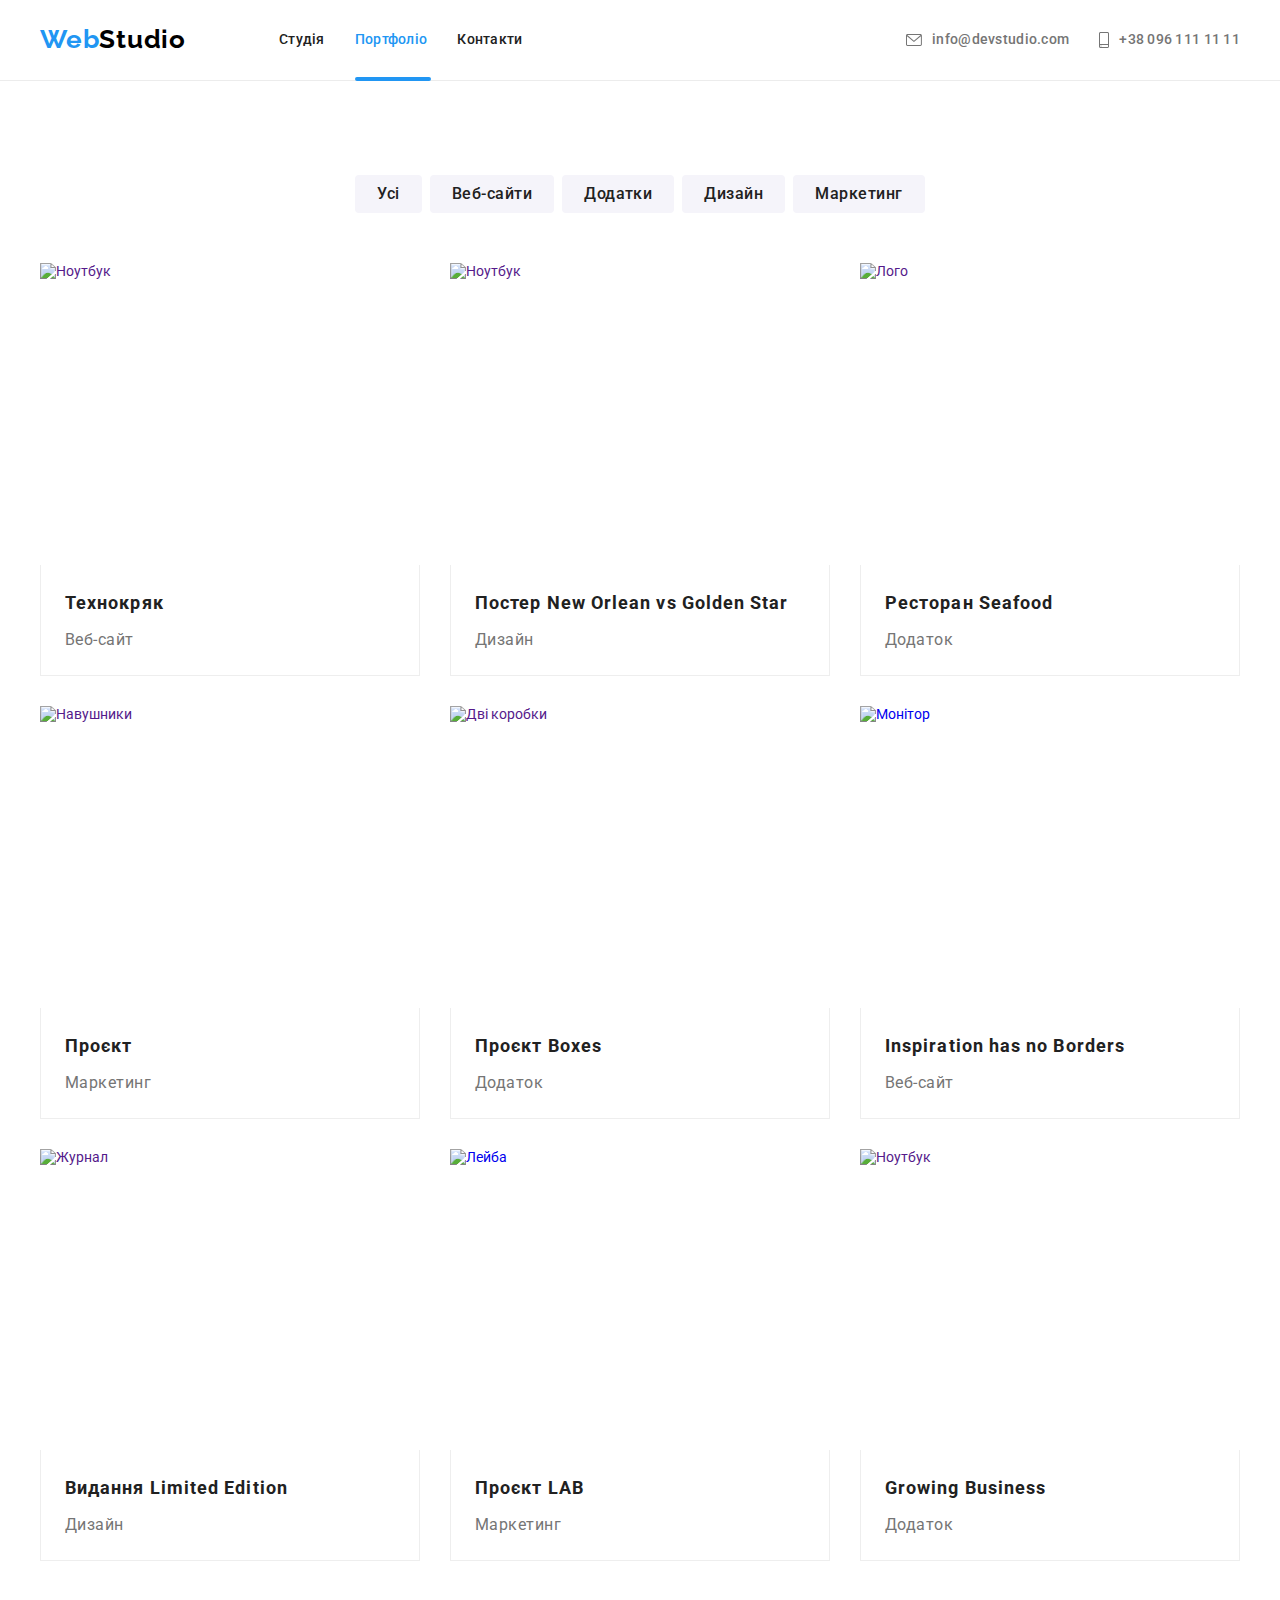
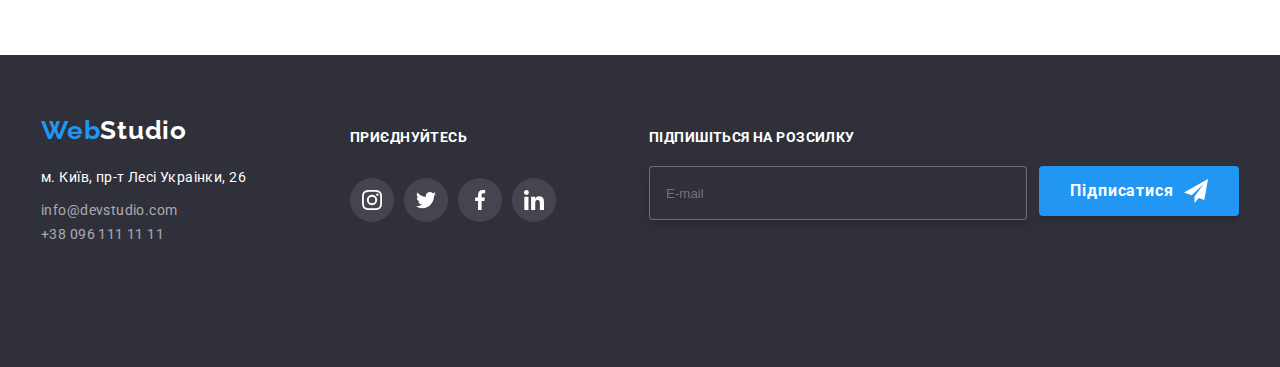
==== commit 0dd74028: "Add images" ====
--- a/portfolio.html
+++ b/portfolio.html
@@ -29,9 +29,9 @@
         <nav class="navigation">
           <ul class="menu">
             <li class="menu__item">
-              <a href="./index.html" class="menu__link current">Студія</a>
-            </li>
-            <li>
+              <a href="./index.html" class="menu__link">Студія</a>
+            </li>
+            <li class="menu__item">
               <a href="./portfolio.html" class="menu__link current">Портфоліо</a>
             </li>
             <li><a href="#" class="menu__link">Контакти</a></li>
--- a/css/main.min.css
+++ b/css/main.min.css
@@ -1 +1 @@
-:root{--brend-color: #2196f3;--text-color: #757575;--title-text-color: #212121;--primery-background-color: #ffffff;--secondary-background-color: #f5f4fa;--accent-whit-color: #ffffff;--footer-background-color: #2f303a;--main-bold-weight: 700;--main-font: Roboto, sans-serif}h1,h2,h3,h4,h5,h6,p{margin:0}ul{list-style:none;margin:0;padding-left:0}img{display:block;max-width:100%;height:auto;width:100%}.link{text-decoration:none}.visually-hidden{position:absolute;white-space:nowrap;width:1px;height:1px;overflow:hidden;border:0;padding:0;clip:rect(0 0 0 0);-webkit-clip-path:inset(50%);clip-path:inset(50%);margin:-1px}body{font-family:var(--main-font);color:var(--text-color);background:var(--primery-background-color);font-size:14px;margin:0}.container{margin:0 auto;padding-left:15px;padding-right:15px}@media screen and (min-width: 480px){.container{max-width:480px}}@media screen and (min-width: 768px){.container{max-width:768px}}@media screen and (min-width: 1200px){.container{max-width:1200px}}.section{padding-top:60px;padding-bottom:60px}@media screen and (min-width: 768px){.section{padding-top:60px;padding-bottom:60px}}@media screen and (min-width: 1200px){.section{padding-top:94px;padding-bottom:94px}}.section-title{margin-bottom:30px;font-size:28px;line-height:1.17;letter-spacing:.03em;text-align:center;color:var(--title-text-color)}@media screen and (min-width: 1200px){.section-title{margin-bottom:50px;font-size:36px;line-height:1.16;letter-spacing:.03em}}.no-scroll{overflow:hidden}.button{display:block;margin:0 auto;font-weight:700;font-size:16px;line-height:1.87;letter-spacing:.06em;font-family:inherit;border-width:0px;cursor:pointer;color:var(--accent-whit-color);box-shadow:0px 4px 4px rgba(0,0,0,.15);border-radius:4px;background-color:var(--brend-color);transition-duration:250ms;transition-timing-function:cubic-bezier(0.4, 0, 0.2, 1)}.logo{font-family:Raleway;font-weight:var(--main-bold-weight);font-size:24px;line-height:1.16;letter-spacing:.03em;color:var(--brend-color);padding-top:15px;padding-bottom:15px}@media screen and (min-width: 1200px){.logo{margin-right:93px;padding-top:24px;padding-bottom:25px;font-size:26px;line-height:1.19;letter-spacing:.03em}}.header__logo{color:#000}.footer__logo{display:block;padding-top:0;padding-bottom:20px}.footer__logo-alt{color:var(--accent-whit-color)}.header{border-bottom:1px solid #ececec;margin-right:auto}.header__container{display:flex;justify-content:space-between}.navigation{display:none}@media screen and (min-width: 768px){.navigation{display:flex}}.menu{display:flex;gap:30px}.menu__item{position:relative}.menu__link{padding-top:32px;padding-bottom:32px;font-weight:500;line-height:1.14;letter-spacing:.02em;color:var(--title-text-color);display:inline-block;text-decoration:none;transition-duration:250ms;transition-timing-function:cubic-bezier(0.4, 0, 0.2, 1)}.menu__link.current{color:var(--brend-color)}.menu__link.current::after{content:"";width:100%;left:0;bottom:-1px;border-radius:2px;position:absolute;border:2px solid var(--brend-color)}.menu__link:hover,.menu__link:focus{color:var(--brend-color)}.contact{display:none}@media screen and (min-width: 768px){.contact{display:flex;flex-direction:column;justify-content:center}.contact li:first-child .contacts__link{padding-bottom:10px}}@media screen and (min-width: 1200px){.contact{flex-direction:row;gap:30px;margin-left:auto}}.contacts__link{display:flex;align-items:center;font-weight:500;line-height:1.14;letter-spacing:.02em;color:var(--text-color);text-decoration:none;transition-duration:250ms;transition-timing-function:cubic-bezier(0.4, 0, 0.2, 1)}.contacts__link:hover,.contacts__link:focus{color:var(--brend-color)}.contacts__link:hover .contact__icon,.contacts__link:focus .contact__icon{fill:var(--brend-color)}@media screen and (min-width: 1200px){.contacts__link{padding-top:32px;padding-bottom:32px}}.contact__icon{fill:var(--text-color);margin-right:10px}.open-btn{width:40px;height:40px;background-color:rgba(0,0,0,0);border:none;padding:0;margin:10px 0;color:var(--title-text-color)}.open-btn:hover,.open-btn:focus{fill:var(--brend-color)}@media screen and (min-width: 768px){.open-btn{display:none}}.mobile-menu{position:fixed;top:0;width:100vw;height:100vh;background-color:#fff;z-index:1;padding-top:10px;padding-bottom:48px;transition-duration:250ms;transition-timing-function:cubic-bezier(0.4, 0, 0.2, 1)}.mobile-menu>.container{height:100%;display:flex;flex-direction:column;justify-content:space-between}@media screen and (min-width: 768px){.mobile-menu{display:none}}.close-btn{display:block;width:40px;height:40px;background-color:rgba(0,0,0,0);border:none;padding:0;margin-left:auto;transition-duration:250ms;transition-timing-function:cubic-bezier(0.4, 0, 0.2, 1);color:var(--title-text-color)}.close-btn:hover,.close-btn:focus{fill:var(--brend-color)}.mobile-menu__item:not(:last-child){margin-bottom:32px}.mobile-menu__link{font-weight:500;font-size:40px;line-height:1.17;letter-spacing:.03em;color:var(--title-text-color);transition-duration:250ms;transition-timing-function:cubic-bezier(0.4, 0, 0.2, 1)}.mobile-menu__link.current{color:var(--brend-color)}.mobile-menu__link:hover,.mobile-menu__link:focus{color:var(--brend-color)}.mobile-contact__item-tel{margin-bottom:32px}.mobile-contact__item-mail{margin-bottom:64px}.mobile-contact__tel{font-weight:500;font-size:34px;line-height:1.17;letter-spacing:.02em;color:var(--brend-color);transition-duration:250ms;transition-timing-function:cubic-bezier(0.4, 0, 0.2, 1)}.mobile-contact__mail{font-weight:500;font-size:24px;line-height:1.16;letter-spacing:.02em;color:var(--text-color);transition-duration:250ms;transition-timing-function:cubic-bezier(0.4, 0, 0.2, 1)}.mobile-soc__list{display:flex;flex-wrap:wrap;position:relative}.mobile-soc__item:not(:last-child){margin-right:10px}.mobile-soc__item:not(:last-child)::after{position:absolute;content:"";display:inline-block;height:22px;width:1px;background-color:rgba(33,33,33,.2);margin-left:10px}.mobile-soc__item:not(:first-child){padding-left:10px}.mobile-soc__link{font-weight:500;font-size:18px;line-height:1.22;letter-spacing:.02em;color:var(--brend-color);transition-duration:250ms;transition-timing-function:cubic-bezier(0.4, 0, 0.2, 1)}.hero{max-width:1600px;min-height:400px;margin-left:auto;margin-right:auto;padding-top:118px;padding-bottom:118px;background-image:linear-gradient(to right, rgba(47, 48, 58, 0.4), rgba(47, 48, 58, 0.4)),url(../images/main-image.jpg);background-size:cover;background-position:center;background-color:#2f303a}@media screen and (min-width: 1200px){.hero{min-height:600px;padding-top:200px;padding-bottom:200px}}.hero__title{font-weight:900;font-size:26px;line-height:1.61;letter-spacing:.06em;margin:0 auto;margin-bottom:30px;color:var(--accent-whit-color);text-align:center;text-transform:uppercase;max-width:360px}@media screen and (min-width: 768px){.hero__title{max-width:360px}}@media screen and (min-width: 1200px){.hero__title{max-width:696px;font-size:44px;line-height:1.36}}.hero__btn{min-width:200px;height:50px}@media screen and (min-width: 1200px){.hero__btn{min-width:216px;height:50px}}.hero__btn:hover,.hero__btn:active{background-color:#188ce8}@media screen and (min-width: 768px){.benefit-cart{display:flex;flex-wrap:wrap;gap:30px}}@media screen and (min-width: 1200px){.benefit-cart{flex-wrap:nowrap}}.benefit-cart__item{width:100%}.benefit-cart__item:not(:last-child){margin-bottom:30px}@media screen and (min-width: 768px){.benefit-cart__item{width:calc((100% - 30px)/2)}.benefit-cart__item:not(:last-child){margin-bottom:0}}@media screen and (min-width: 1200px){.benefit-cart__item{width:calc((100% - 60px)/3)}}.benefit-cart__label{display:flex;justify-content:center;align-items:center;width:100%;height:120px;margin-bottom:30px;background-color:var(--secondary-background-color);border-radius:4px}@media screen and (min-width: 1200px){.benefit-cart__label{width:270px}}.benefit-cart__title{margin-bottom:10px;color:var(--title-text-color);line-height:1.14;letter-spacing:.03em;text-transform:uppercase;text-align:center}.benefit-cart__text{line-height:1.71;letter-spacing:.03em}.work{display:none}@media screen and (min-width: 1200px){.work{display:block;padding-top:0}.work__list{display:flex;gap:30px}.work__item{width:calc((100% - 60px)/3)}.work__wrap{position:relative}.work__title{position:absolute;width:100%;height:70px;bottom:0;font-size:14px;line-height:1.14;letter-spacing:.03em;text-transform:uppercase;color:var(--accent-whit-color);background-color:rgba(47,48,58,.8);display:flex;justify-content:center;align-items:center}}.team{background-color:var(--secondary-background-color)}@media screen and (min-width: 768px){.team__list{display:flex;flex-wrap:wrap;gap:30px}}@media screen and (min-width: 1200px){.team__list{flex-wrap:nowrap}}.team__item{width:100%;margin-bottom:30px;background:var(--primery-background-color);box-shadow:0px 1px 3px rgba(0,0,0,.12),0px 1px 1px rgba(0,0,0,.14),0px 2px 1px rgba(0,0,0,.2);border-radius:0px 0px 4px 4px}@media screen and (min-width: 768px){.team__item{width:calc((100% - 30px)/2);margin-bottom:0}}@media screen and (min-width: 1200px){.team__item{width:calc((100% - 60px)/3)}}.team-label{padding-top:30px;padding-bottom:24px;text-align:center}@media screen and (min-width: 1200px){.team-label{padding-bottom:30px}}.team-label__title{margin-bottom:10px;color:var(--title-text-color);font-weight:500;font-size:16px;line-height:1.16;letter-spacing:.03em}.team-label__position{margin-bottom:16px;font-size:16px;line-height:1.18;letter-spacing:.03em}.soc-list{display:flex;justify-content:center;align-items:center;gap:10px}.soc-list__link{fill:#afb1b8;display:flex;justify-content:center;align-items:center;width:44px;height:44px;border-radius:50%;transition-duration:250ms;transition-timing-function:cubic-bezier(0.4, 0, 0.2, 1)}.soc-list__link:hover,.soc-list__link:focus{fill:var(--accent-whit-color);background-color:var(--brend-color)}.client-list{display:flex;flex-wrap:wrap;gap:30px}@media screen and (min-width: 1200px){.client-list{flex-wrap:nowrap;justify-content:center;align-items:center}}.client-list__item{width:100%;width:calc((100% - 30px)/2)}@media screen and (min-width: 768px){.client-list__item{width:calc((100% - 60px)/3)}}.client-list__link{width:auto;height:92px;border:1px solid #afb1b8;border-radius:4px;fill:#afb1b8;display:flex;justify-content:center;align-items:center;transition-duration:250ms;transition-timing-function:cubic-bezier(0.4, 0, 0.2, 1)}.client-list__link:hover,.client-list__link:focus{fill:var(--brend-color);border-color:var(--brend-color)}.footer{padding-top:60px;padding-bottom:60px;margin:0 auto;background-color:var(--footer-background-color)}@media screen and (min-width: 1200px){.footer{margin-bottom:0}}.footer__container{text-align:center}@media screen and (min-width: 768px){.footer__container{display:flex;justify-content:center;flex-wrap:wrap}}@media screen and (min-width: 1200px){.footer__container{text-align:left;flex-wrap:nowrap}}@media screen and (min-width: 1200px){.footer-info:first-child{margin-right:70px}}.footer-address{margin-bottom:9px;color:var(--accent-whit-color);font-style:normal;line-height:1.71;letter-spacing:.03em;display:block}.footer-contacts{display:block;color:rgba(255,255,255,.6);font-style:normal;line-height:1.71;letter-spacing:.03em;transition-duration:250ms}.footer-contacts:hover,.footer-contacts:focus{color:var(--brend-color);transition-timing-function:cubic-bezier(0.4, 0, 0.2, 1)}@media screen and (min-width: 768px){.footer-contacts:hover:first-child,.footer-contacts:focus:first-child{margin-top:8px}}.footer-info{margin-bottom:60px}@media screen and (min-width: 768px){.footer-info:first-child{margin-right:165px}}@media screen and (min-width: 1200px){.footer-info:first-child{margin-right:70px}}.backdrop{position:fixed;top:0;left:0;width:100%;height:100%;background-color:rgba(0,0,0,.2);transition:opacity 200ms Linear,visibility 200ms Linear}.modal{position:absolute;top:50%;left:50%;width:450px;height:609px;margin:auto;padding:40px;background-color:#fff;box-shadow:0px 1px 3px rgba(0,0,0,.12),0px 1px 1px rgba(0,0,0,.14),0px 2px 1px rgba(0,0,0,.2);border-radius:4px;transform:translate(-50%, -50%);transition-duration:250ms;transition-property:scale(1);transition-timing-function:cubic-bezier(0.4, 0, 0.2, 1)}@media screen and (min-width: 1200px){.modal{width:528px;height:581px}}.backdrop.in-hidden .modal{transform:translate(-50%, -50%) scale(0)}.modal__close-btn{position:absolute;top:8px;right:8px;width:30px;height:30px;background-color:#fff;border:1px solid rgba(0,0,0,.1);border-radius:50%;display:flex;align-items:center;justify-content:center;cursor:pointer;transition-duration:250ms;transition-timing-function:cubic-bezier(0.4, 0, 0.2, 1)}.modal__close-btn:hover,.modal__close-btn:focus{fill:var(--brend-color)}.is-hidden{visibility:hidden;opacity:0;pointer-events:all}.modal-title{font-weight:700;font-size:20px;line-height:1.15;letter-spacing:.03em;text-align:center;margin-bottom:12px;color:var(--title-text-color)}.modal-form__field{margin-bottom:10px}.modal-form__label span{display:block;margin-bottom:4px;font-size:12px;line-height:1.16;letter-spacing:.01em;color:var(--text-color)}.input-wrap{position:relative}.input{display:block;width:370px;height:40px;border:1px solid rgba(33,33,33,.2);border-radius:4px;padding-left:42px;outline:rgba(0,0,0,0);transition-duration:250ms;transition-timing-function:cubic-bezier(0.4, 0, 0.2, 1)}@media screen and (min-width: 1200px){.input{width:448px}}.input:hover,.input:focus{border-color:var(--brend-color)}.input:hover+.input-icon,.input:focus+.input-icon{fill:var(--brend-color)}.input-icon{position:absolute;left:15px;top:50%;transform:translateY(-50%);transition-duration:250ms;transition-timing-function:cubic-bezier(0.4, 0, 0.2, 1)}.modal-text-field{margin-bottom:20px;display:block}.modal-text{padding:12px 16px;width:370px;height:120px;border:1px solid rgba(33,33,33,.2);border-radius:4px;outline:rgba(0,0,0,0);resize:none;transition-duration:250ms;transition-timing-function:cubic-bezier(0.4, 0, 0.2, 1)}@media screen and (min-width: 1200px){.modal-text{width:448px}}.modal-text:hover,.modal-text:focus{border-color:var(--brend-color)}.modal-text::-moz-placeholder{font-size:14px;line-height:1.14;letter-spacing:.01em;color:rgba(117,117,117,.5)}.modal-text:-ms-input-placeholder{font-size:14px;line-height:1.14;letter-spacing:.01em;color:rgba(117,117,117,.5)}.modal-text::placeholder{font-size:14px;line-height:1.14;letter-spacing:.01em;color:rgba(117,117,117,.5)}@media screen and (min-width: 1200px){.modal-text::-moz-placeholder{font-size:12px;line-height:1.14;letter-spacing:.01em}.modal-text:-ms-input-placeholder{font-size:12px;line-height:1.14;letter-spacing:.01em}.modal-text::placeholder{font-size:12px;line-height:1.14;letter-spacing:.01em}}.checkbox-text{font-size:12px;line-height:1.16;letter-spacing:.01em;display:flex;flex-wrap:nowrap;justify-content:center;align-items:center}@media screen and (min-width: 1200px){.checkbox-text{font-size:14px;line-height:1.71;letter-spacing:.01em}}.checkbox-text span{width:16px;height:15px;border:2px solid #212121;border-radius:3px;margin-right:7px;fill:rgba(0,0,0,0)}.modal-field-check{margin-bottom:30px}.input-check:checked+.checkbox-text span{background-color:var(--brend-color);border:none;fill:var(--accent-whit-color)}.privacy-linck{line-height:1.71;letter-spacing:.03em;color:var(--brend-color)}.submit-btn{width:200px;height:50px}.submit-btn:hover,.submit-btn:focus{background-color:#188ce8;outline:#188ce8}.filter{display:flex;flex-wrap:wrap;justify-content:start;gap:8px}@media screen and (min-width: 768px){.filter{justify-content:center}}.filter__button{border-radius:4px;border-width:0px;margin-bottom:15px;padding:6px 22px;font-family:inherit;background-color:var(--secondary-background-color);color:var(--title-text-color);font-weight:500;font-size:16px;line-height:1.62;letter-spacing:.03em;cursor:pointer;transition-duration:250ms;transition-timing-function:cubic-bezier(0.4, 0, 0.2, 1)}@media screen and (min-width: 768px){.filter__button{margin-bottom:50px}}.filter__button:hover,.filter__button:focus{background-color:var(--brend-color);color:var(--accent-whit-color);box-shadow:0px 3px 1px rgba(0,0,0,.1),0px 1px 2px rgba(0,0,0,.08),0px 2px 2px rgba(0,0,0,.12)}@media screen and (min-width: 768px){.product{display:flex;flex-wrap:wrap;gap:30px}}.product__item{width:100%}.product__item:not(:last-child){margin-bottom:30px}@media screen and (min-width: 768px){.product__item{width:calc((100% - 30px)/2)}.product__item:not(:last-child){margin-bottom:0px}}@media screen and (min-width: 1200px){.product__item{width:calc((100% - 60px)/3)}}.product__item-link{display:flex;flex-direction:column;height:100%;transition-duration:250ms;transition-timing-function:cubic-bezier(0.4, 0, 0.2, 1)}.product__item-link:hover,.product__item-link:focus{box-shadow:0px 1px 1px rgba(0,0,0,.12),0px 4px 4px rgba(0,0,0,.06),1px 4px 6px rgba(0,0,0,.16)}.product__item-meta{flex-grow:1;border:#eee 1px solid;border-top:none;padding:20px 24px}.product__item-title{margin-bottom:4px;color:var(--title-text-color);font-size:18px;line-height:2;letter-spacing:.06em}.product__item-text{color:var(--text-color);font-size:16px;line-height:1.87;letter-spacing:.03em}.pop-up{position:relative;overflow:hidden}.pop-up__meta{position:absolute;width:100%;height:100%;left:0;bottom:0;padding:63px 24px;display:flex;justify-content:center;align-items:center;font-size:18px;line-height:1.56;letter-spacing:.03em;color:var(--accent-whit-color);background-color:rgba(33,150,243,.9);transition-duration:250ms;transition-property:transform;transition-timing-function:cubic-bezier(0.4, 0, 0.2, 1);transform:translateY(100%)}.product__item-link:hover .pop-up__meta,.product__item-link:focus .pop-up__meta{transform:translateY(0)}@media screen and (min-width: 1200px){.studio-social{margin-right:93px;padding-top:15px}}.studio-social__title{margin-bottom:20px;font-size:14px;line-height:1.14;letter-spacing:.03em;text-transform:uppercase;color:var(--accent-whit-color)}@media screen and (min-width: 1200px){.studio-social__title{margin-bottom:32px}}.studio-social__list{justify-content:center;display:flex;gap:10px}.studio-social__link{fill:var(--accent-whit-color);display:flex;justify-content:center;align-items:center;width:44px;height:44px;border-radius:50%;background-color:rgba(255,255,255,.1);transition-duration:250ms;transition-timing-function:cubic-bezier(0.4, 0, 0.2, 1)}.studio-social__link:hover,.studio-social__link:focus{background-color:var(--brend-color)}.subscription{padding-top:15px}.subscription__title{margin-bottom:20px;font-weight:700;font-size:14px;line-height:1.14;letter-spacing:.03em;text-transform:uppercase;color:var(--accent-whit-color)}.subscription-form{display:flex;flex-wrap:wrap;justify-content:center}@media screen and (min-width: 768px){.subscription-form{flex-direction:column}}@media screen and (min-width: 1200px){.subscription-form{flex-direction:row;flex-wrap:nowrap;justify-content:start}}.subscription-form__email{width:358px;height:50px;margin-bottom:20px;margin-right:12px;padding-left:16px;border:1px solid rgba(255,255,255,.3);filter:drop-shadow(0px 4px 4px rgba(0, 0, 0, 0.15));border-radius:4px;background-color:var(--footer-background-color);color:#fff}@media screen and (min-width: 1200px){.subscription-form__email{margin-bottom:0}}.subscription-btn{display:flex;justify-content:center;align-items:center;width:200px;height:50px}.subscription-btn__icon{fill:var(--accent-whit-color);margin-left:10px}.subscription-btn__icon:hover,.subscription-btn__icon:focus{background-color:#188ce8}/*# sourceMappingURL=main.min.css.map */+:root{--brend-color: #2196f3;--text-color: #757575;--title-text-color: #212121;--primery-background-color: #ffffff;--secondary-background-color: #f5f4fa;--accent-whit-color: #ffffff;--footer-background-color: #2f303a;--bg-gradient: linear-gradient(to right, rgba(47, 48, 58, 0.4), rgba(47, 48, 58, 0.4));--main-bold-weight: 700;--main-font: Roboto, sans-serif}h1,h2,h3,h4,h5,h6,p{margin:0}ul{list-style:none;margin:0;padding-left:0}img{display:block;max-width:100%;height:auto;width:100%}.link{text-decoration:none}.visually-hidden{position:absolute;white-space:nowrap;width:1px;height:1px;overflow:hidden;border:0;padding:0;clip:rect(0 0 0 0);-webkit-clip-path:inset(50%);clip-path:inset(50%);margin:-1px}body{font-family:var(--main-font);color:var(--text-color);background:var(--primery-background-color);font-size:14px;margin:0}.container{margin:0 auto;padding-left:15px;padding-right:15px}@media screen and (min-width: 480px){.container{max-width:480px}}@media screen and (min-width: 768px){.container{max-width:768px}}@media screen and (min-width: 1200px){.container{max-width:1200px}}.section{padding-top:60px;padding-bottom:60px}@media screen and (min-width: 768px){.section{padding-top:60px;padding-bottom:60px}}@media screen and (min-width: 1200px){.section{padding-top:94px;padding-bottom:94px}}.section-title{margin-bottom:30px;font-size:28px;line-height:1.17;letter-spacing:.03em;text-align:center;color:var(--title-text-color)}@media screen and (min-width: 1200px){.section-title{margin-bottom:50px;font-size:36px;line-height:1.16;letter-spacing:.03em}}.no-scroll{overflow:hidden}.button{display:block;margin:0 auto;font-weight:700;font-size:16px;line-height:1.87;letter-spacing:.06em;font-family:inherit;border-width:0px;cursor:pointer;color:var(--accent-whit-color);box-shadow:0px 4px 4px rgba(0,0,0,.15);border-radius:4px;background-color:var(--brend-color);transition-duration:250ms;transition-timing-function:cubic-bezier(0.4, 0, 0.2, 1)}.logo{font-family:Raleway;font-weight:var(--main-bold-weight);font-size:24px;line-height:1.16;letter-spacing:.03em;color:var(--brend-color);padding-top:15px;padding-bottom:15px}@media screen and (min-width: 1200px){.logo{margin-right:93px;padding-top:24px;padding-bottom:25px;font-size:26px;line-height:1.19;letter-spacing:.03em}}.header__logo{color:#000}.footer__logo{display:block;padding-top:0;padding-bottom:20px}.footer__logo-alt{color:var(--accent-whit-color)}.header{border-bottom:1px solid #ececec;margin-right:auto}.header__container{display:flex;justify-content:space-between}.navigation{display:none}@media screen and (min-width: 768px){.navigation{display:flex}}.menu{display:flex;gap:30px}.menu__item{position:relative}.menu__link{padding-top:32px;padding-bottom:32px;font-weight:500;line-height:1.14;letter-spacing:.02em;color:var(--title-text-color);display:inline-block;text-decoration:none;transition-duration:250ms;transition-timing-function:cubic-bezier(0.4, 0, 0.2, 1)}.menu__link.current{color:var(--brend-color)}.menu__link.current::after{content:"";width:100%;left:0;bottom:-1px;border-radius:2px;position:absolute;border:2px solid var(--brend-color)}.menu__link:hover,.menu__link:focus{color:var(--brend-color)}.contact{display:none}@media screen and (min-width: 768px){.contact{display:flex;flex-direction:column;justify-content:center}.contact li:first-child .contacts__link{padding-bottom:10px}}@media screen and (min-width: 1200px){.contact{flex-direction:row;gap:30px;margin-left:auto}}.contacts__link{display:flex;align-items:center;font-weight:500;line-height:1.14;letter-spacing:.02em;color:var(--text-color);text-decoration:none;transition-duration:250ms;transition-timing-function:cubic-bezier(0.4, 0, 0.2, 1)}.contacts__link:hover,.contacts__link:focus{color:var(--brend-color)}.contacts__link:hover .contact__icon,.contacts__link:focus .contact__icon{fill:var(--brend-color)}@media screen and (min-width: 1200px){.contacts__link{padding-top:32px;padding-bottom:32px}}.contact__icon{fill:var(--text-color);margin-right:10px}.open-btn{width:40px;height:40px;background-color:rgba(0,0,0,0);border:none;padding:0;margin:10px 0;color:var(--title-text-color)}.open-btn:hover,.open-btn:focus{fill:var(--brend-color)}@media screen and (min-width: 768px){.open-btn{display:none}}.mobile-menu{position:fixed;top:0;width:100vw;height:100vh;background-color:#fff;z-index:1;padding-top:10px;padding-bottom:48px;transition-duration:250ms;transition-timing-function:cubic-bezier(0.4, 0, 0.2, 1)}.mobile-menu>.container{height:100%;display:flex;flex-direction:column;justify-content:space-between}@media screen and (min-width: 768px){.mobile-menu{display:none}}.close-btn{display:block;width:40px;height:40px;background-color:rgba(0,0,0,0);border:none;padding:0;margin-left:auto;transition-duration:250ms;transition-timing-function:cubic-bezier(0.4, 0, 0.2, 1);color:var(--title-text-color)}.close-btn:hover,.close-btn:focus{fill:var(--brend-color)}.mobile-menu__item:not(:last-child){margin-bottom:32px}.mobile-menu__link{font-weight:500;font-size:40px;line-height:1.17;letter-spacing:.03em;color:var(--title-text-color);transition-duration:250ms;transition-timing-function:cubic-bezier(0.4, 0, 0.2, 1)}.mobile-menu__link.current{color:var(--brend-color)}.mobile-menu__link:hover,.mobile-menu__link:focus{color:var(--brend-color)}.mobile-contact__item-tel{margin-bottom:32px}.mobile-contact__item-mail{margin-bottom:64px}.mobile-contact__tel{font-weight:500;font-size:34px;line-height:1.17;letter-spacing:.02em;color:var(--brend-color);transition-duration:250ms;transition-timing-function:cubic-bezier(0.4, 0, 0.2, 1)}.mobile-contact__mail{font-weight:500;font-size:24px;line-height:1.16;letter-spacing:.02em;color:var(--text-color);transition-duration:250ms;transition-timing-function:cubic-bezier(0.4, 0, 0.2, 1)}.mobile-soc__list{display:flex;flex-wrap:wrap;position:relative}.mobile-soc__item:not(:last-child){margin-right:10px}.mobile-soc__item:not(:last-child)::after{position:absolute;content:"";display:inline-block;height:22px;width:1px;background-color:rgba(33,33,33,.2);margin-left:10px}.mobile-soc__item:not(:first-child){padding-left:10px}.mobile-soc__link{font-weight:500;font-size:18px;line-height:1.22;letter-spacing:.02em;color:var(--brend-color);transition-duration:250ms;transition-timing-function:cubic-bezier(0.4, 0, 0.2, 1)}.hero{max-width:1600px;min-height:400px;margin-left:auto;margin-right:auto;padding-top:118px;padding-bottom:118px;background-image:var(--bg-gradient),url(/images/background-mob.jpg);background-size:cover;background-position:center;background-color:#2f303a}@media(min-device-pixel-ratio: 2),(-webkit-min-device-pixel-ratio: 2),(min-resolution: 192dpi),(min-resolution: 2dppx){.hero{background-image:var(--bg-gradient),url(/images/background-mob-2x.jpg)}}@media screen and (min-width: 768px){.hero{background-image:var(--bg-gradient),url(/images/background-tab.jpg)}}@media screen and (min-width: 768px)and (min-device-pixel-ratio: 2),screen and (min-width: 768px)and (-webkit-min-device-pixel-ratio: 2),screen and (min-width: 768px)and (min-resolution: 192dpi),screen and (min-width: 768px)and (min-resolution: 2dppx){.hero{background-image:var(--bg-gradient),url(/images/background-tab-2x.jpg)}}@media screen and (min-width: 1200px){.hero{min-height:600px;padding-top:200px;padding-bottom:200px;background-image:var(--bg-gradient),url(/images/background.jpg)}}@media screen and (min-width: 1200px)and (min-device-pixel-ratio: 2),screen and (min-width: 1200px)and (-webkit-min-device-pixel-ratio: 2),screen and (min-width: 1200px)and (min-resolution: 192dpi),screen and (min-width: 1200px)and (min-resolution: 2dppx){.hero{background-image:var(--bg-gradient),url(/images/background-2x.jpg)}}.hero__title{font-weight:900;font-size:26px;line-height:1.61;letter-spacing:.06em;margin:0 auto;margin-bottom:30px;color:var(--accent-whit-color);text-align:center;text-transform:uppercase;max-width:360px}@media screen and (min-width: 768px){.hero__title{max-width:360px}}@media screen and (min-width: 1200px){.hero__title{max-width:696px;font-size:44px;line-height:1.36}}.hero__btn{min-width:200px;height:50px}@media screen and (min-width: 1200px){.hero__btn{min-width:216px;height:50px}}.hero__btn:hover,.hero__btn:active{background-color:#188ce8}@media screen and (min-width: 768px){.benefit-cart{display:flex;flex-wrap:wrap;gap:30px}}@media screen and (min-width: 1200px){.benefit-cart{flex-wrap:nowrap}}.benefit-cart__item{width:100%}.benefit-cart__item:not(:last-child){margin-bottom:30px}@media screen and (min-width: 768px){.benefit-cart__item{width:calc((100% - 30px)/2)}.benefit-cart__item:not(:last-child){margin-bottom:0}}@media screen and (min-width: 1200px){.benefit-cart__item{width:calc((100% - 60px)/3)}}.benefit-cart__label{display:flex;justify-content:center;align-items:center;width:100%;height:120px;margin-bottom:30px;background-color:var(--secondary-background-color);border-radius:4px}@media screen and (min-width: 1200px){.benefit-cart__label{width:270px}}.benefit-cart__title{margin-bottom:10px;color:var(--title-text-color);line-height:1.14;letter-spacing:.03em;text-transform:uppercase;text-align:center}.benefit-cart__text{line-height:1.71;letter-spacing:.03em}.work{display:none}@media screen and (min-width: 1200px){.work{display:block;padding-top:0}.work__list{display:flex;gap:30px}.work__item{width:calc((100% - 60px)/3)}.work__wrap{position:relative}.work__title{position:absolute;width:100%;height:70px;bottom:0;font-size:14px;line-height:1.14;letter-spacing:.03em;text-transform:uppercase;color:var(--accent-whit-color);background-color:rgba(47,48,58,.8);display:flex;justify-content:center;align-items:center}}.team{background-color:var(--secondary-background-color)}@media screen and (min-width: 768px){.team__list{display:flex;flex-wrap:wrap;gap:30px}}@media screen and (min-width: 1200px){.team__list{flex-wrap:nowrap}}.team__item{width:100%;margin-bottom:30px;background:var(--primery-background-color);box-shadow:0px 1px 3px rgba(0,0,0,.12),0px 1px 1px rgba(0,0,0,.14),0px 2px 1px rgba(0,0,0,.2);border-radius:0px 0px 4px 4px}@media screen and (min-width: 768px){.team__item{width:calc((100% - 30px)/2);margin-bottom:0}}@media screen and (min-width: 1200px){.team__item{width:calc((100% - 60px)/3)}}.team-label{padding-top:30px;padding-bottom:24px;text-align:center}@media screen and (min-width: 1200px){.team-label{padding-bottom:30px}}.team-label__title{margin-bottom:10px;color:var(--title-text-color);font-weight:500;font-size:16px;line-height:1.16;letter-spacing:.03em}.team-label__position{margin-bottom:16px;font-size:16px;line-height:1.18;letter-spacing:.03em}.soc-list{display:flex;justify-content:center;align-items:center;gap:10px}.soc-list__link{fill:#afb1b8;display:flex;justify-content:center;align-items:center;width:44px;height:44px;border-radius:50%;transition-duration:250ms;transition-timing-function:cubic-bezier(0.4, 0, 0.2, 1)}.soc-list__link:hover,.soc-list__link:focus{fill:var(--accent-whit-color);background-color:var(--brend-color)}.client-list{display:flex;flex-wrap:wrap;gap:30px}@media screen and (min-width: 1200px){.client-list{flex-wrap:nowrap;justify-content:center;align-items:center}}.client-list__item{width:100%;width:calc((100% - 30px)/2)}@media screen and (min-width: 768px){.client-list__item{width:calc((100% - 60px)/3)}}.client-list__link{width:auto;height:92px;border:1px solid #afb1b8;border-radius:4px;fill:#afb1b8;display:flex;justify-content:center;align-items:center;transition-duration:250ms;transition-timing-function:cubic-bezier(0.4, 0, 0.2, 1)}.client-list__link:hover,.client-list__link:focus{fill:var(--brend-color);border-color:var(--brend-color)}.footer{padding-top:60px;padding-bottom:60px;margin:0 auto;background-color:var(--footer-background-color)}@media screen and (min-width: 1200px){.footer{margin-bottom:0}}.footer__container{text-align:center}@media screen and (min-width: 768px){.footer__container{display:flex;justify-content:center;flex-wrap:wrap}}@media screen and (min-width: 1200px){.footer__container{text-align:left;flex-wrap:nowrap}}@media screen and (min-width: 1200px){.footer-info:first-child{margin-right:70px}}.footer-address{margin-bottom:9px;color:var(--accent-whit-color);font-style:normal;line-height:1.71;letter-spacing:.03em;display:block}.footer-contacts{display:block;color:rgba(255,255,255,.6);font-style:normal;line-height:1.71;letter-spacing:.03em;transition-timing-function:cubic-bezier(0.4, 0, 0.2, 1);transition-duration:250ms}.footer-contacts:hover,.footer-contacts:focus{color:var(--brend-color)}.footer-info{margin-bottom:60px}@media screen and (min-width: 768px){.footer-info:first-child{margin-right:165px}}@media screen and (min-width: 1200px){.footer-info:first-child{margin-right:70px}}.backdrop{position:fixed;top:0;left:0;width:100%;height:100%;background-color:rgba(0,0,0,.2);transition:opacity 200ms Linear,visibility 200ms Linear}.modal{position:absolute;top:50%;left:50%;width:450px;height:609px;margin:auto;padding:40px;background-color:#fff;box-shadow:0px 1px 3px rgba(0,0,0,.12),0px 1px 1px rgba(0,0,0,.14),0px 2px 1px rgba(0,0,0,.2);border-radius:4px;transform:translate(-50%, -50%);transition-duration:250ms;transition-property:scale(1);transition-timing-function:cubic-bezier(0.4, 0, 0.2, 1)}@media screen and (min-width: 1200px){.modal{width:528px;height:581px}}.backdrop.in-hidden .modal{transform:translate(-50%, -50%) scale(0)}.modal__close-btn{position:absolute;top:8px;right:8px;width:30px;height:30px;background-color:#fff;border:1px solid rgba(0,0,0,.1);border-radius:50%;display:flex;align-items:center;justify-content:center;cursor:pointer;transition-duration:250ms;transition-timing-function:cubic-bezier(0.4, 0, 0.2, 1)}.modal__close-btn:hover,.modal__close-btn:focus{fill:var(--brend-color)}.is-hidden{visibility:hidden;opacity:0;pointer-events:all}.modal-title{font-weight:700;font-size:20px;line-height:1.15;letter-spacing:.03em;text-align:center;margin-bottom:12px;color:var(--title-text-color)}.modal-form__field{margin-bottom:10px}.modal-form__label span{display:block;margin-bottom:4px;font-size:12px;line-height:1.16;letter-spacing:.01em;color:var(--text-color)}.input-wrap{position:relative}.input{display:block;width:370px;height:40px;border:1px solid rgba(33,33,33,.2);border-radius:4px;padding-left:42px;outline:rgba(0,0,0,0);transition-duration:250ms;transition-timing-function:cubic-bezier(0.4, 0, 0.2, 1)}@media screen and (min-width: 1200px){.input{width:448px}}.input:hover,.input:focus{border-color:var(--brend-color)}.input:hover+.input-icon,.input:focus+.input-icon{fill:var(--brend-color)}.input-icon{position:absolute;left:15px;top:50%;transform:translateY(-50%);transition-duration:250ms;transition-timing-function:cubic-bezier(0.4, 0, 0.2, 1)}.modal-text-field{margin-bottom:20px;display:block}.modal-text{padding:12px 16px;width:370px;height:120px;border:1px solid rgba(33,33,33,.2);border-radius:4px;outline:rgba(0,0,0,0);resize:none;transition-duration:250ms;transition-timing-function:cubic-bezier(0.4, 0, 0.2, 1)}@media screen and (min-width: 1200px){.modal-text{width:448px}}.modal-text:hover,.modal-text:focus{border-color:var(--brend-color)}.modal-text::-moz-placeholder{font-size:14px;line-height:1.14;letter-spacing:.01em;color:rgba(117,117,117,.5)}.modal-text:-ms-input-placeholder{font-size:14px;line-height:1.14;letter-spacing:.01em;color:rgba(117,117,117,.5)}.modal-text::placeholder{font-size:14px;line-height:1.14;letter-spacing:.01em;color:rgba(117,117,117,.5)}@media screen and (min-width: 1200px){.modal-text::-moz-placeholder{font-size:12px;line-height:1.14;letter-spacing:.01em}.modal-text:-ms-input-placeholder{font-size:12px;line-height:1.14;letter-spacing:.01em}.modal-text::placeholder{font-size:12px;line-height:1.14;letter-spacing:.01em}}.checkbox-text{font-size:12px;line-height:1.16;letter-spacing:.01em;display:flex;flex-wrap:nowrap;justify-content:center;align-items:center}@media screen and (min-width: 1200px){.checkbox-text{font-size:14px;line-height:1.71;letter-spacing:.01em}}.checkbox-text span{width:16px;height:15px;border:2px solid #212121;border-radius:3px;margin-right:7px;fill:rgba(0,0,0,0)}.modal-field-check{margin-bottom:30px}.input-check:checked+.checkbox-text span{background-color:var(--brend-color);border:none;fill:var(--accent-whit-color)}.privacy-linck{line-height:1.71;letter-spacing:.03em;color:var(--brend-color)}.submit-btn{width:200px;height:50px}.submit-btn:hover,.submit-btn:focus{background-color:#188ce8;outline:#188ce8}.filter{display:flex;flex-wrap:wrap;justify-content:start;gap:8px}@media screen and (min-width: 768px){.filter{justify-content:center}}.filter__button{border-radius:4px;border-width:0px;margin-bottom:15px;padding:6px 22px;font-family:inherit;background-color:var(--secondary-background-color);color:var(--title-text-color);font-weight:500;font-size:16px;line-height:1.62;letter-spacing:.03em;cursor:pointer;transition-duration:250ms;transition-timing-function:cubic-bezier(0.4, 0, 0.2, 1)}@media screen and (min-width: 768px){.filter__button{margin-bottom:50px}}.filter__button:hover,.filter__button:focus{background-color:var(--brend-color);color:var(--accent-whit-color);box-shadow:0px 3px 1px rgba(0,0,0,.1),0px 1px 2px rgba(0,0,0,.08),0px 2px 2px rgba(0,0,0,.12)}@media screen and (min-width: 768px){.product{display:flex;flex-wrap:wrap;gap:30px}}.product__item{width:100%}.product__item:not(:last-child){margin-bottom:30px}@media screen and (min-width: 768px){.product__item{width:calc((100% - 30px)/2)}.product__item:not(:last-child){margin-bottom:0px}}@media screen and (min-width: 1200px){.product__item{width:calc((100% - 60px)/3)}}.product__item-link{display:flex;flex-direction:column;height:100%;transition-duration:250ms;transition-timing-function:cubic-bezier(0.4, 0, 0.2, 1)}.product__item-link:hover,.product__item-link:focus{box-shadow:0px 1px 1px rgba(0,0,0,.12),0px 4px 4px rgba(0,0,0,.06),1px 4px 6px rgba(0,0,0,.16)}.product__item-meta{flex-grow:1;border:#eee 1px solid;border-top:none;padding:20px 24px}.product__item-title{margin-bottom:4px;color:var(--title-text-color);font-size:18px;line-height:2;letter-spacing:.06em}.product__item-text{color:var(--text-color);font-size:16px;line-height:1.87;letter-spacing:.03em}.pop-up{position:relative;overflow:hidden}.pop-up__meta{position:absolute;width:100%;height:100%;left:0;bottom:0;padding:63px 24px;display:flex;justify-content:center;align-items:center;font-size:18px;line-height:1.56;letter-spacing:.03em;color:var(--accent-whit-color);background-color:rgba(33,150,243,.9);transition-duration:250ms;transition-property:transform;transition-timing-function:cubic-bezier(0.4, 0, 0.2, 1);transform:translateY(100%)}.product__item-link:hover .pop-up__meta,.product__item-link:focus .pop-up__meta{transform:translateY(0)}@media screen and (min-width: 1200px){.studio-social{margin-right:93px;padding-top:15px}}.studio-social__title{margin-bottom:20px;font-size:14px;line-height:1.14;letter-spacing:.03em;text-transform:uppercase;color:var(--accent-whit-color)}@media screen and (min-width: 1200px){.studio-social__title{margin-bottom:32px}}.studio-social__list{justify-content:center;display:flex;gap:10px}.studio-social__link{fill:var(--accent-whit-color);display:flex;justify-content:center;align-items:center;width:44px;height:44px;border-radius:50%;background-color:rgba(255,255,255,.1);transition-duration:250ms;transition-timing-function:cubic-bezier(0.4, 0, 0.2, 1)}.studio-social__link:hover,.studio-social__link:focus{background-color:var(--brend-color)}.subscription{padding-top:15px}.subscription__title{margin-bottom:20px;font-weight:700;font-size:14px;line-height:1.14;letter-spacing:.03em;text-transform:uppercase;color:var(--accent-whit-color)}.subscription-form{display:flex;flex-wrap:wrap;justify-content:center}@media screen and (min-width: 768px){.subscription-form{flex-direction:column}}@media screen and (min-width: 1200px){.subscription-form{flex-direction:row;flex-wrap:nowrap;justify-content:start}}.subscription-form__email{width:358px;height:50px;margin-bottom:20px;margin-right:12px;padding-left:16px;border:1px solid rgba(255,255,255,.3);filter:drop-shadow(0px 4px 4px rgba(0, 0, 0, 0.15));border-radius:4px;background-color:var(--footer-background-color);color:#fff}@media screen and (min-width: 1200px){.subscription-form__email{margin-bottom:0}}.subscription-btn{display:flex;justify-content:center;align-items:center;width:200px;height:50px}.subscription-btn__icon{fill:var(--accent-whit-color);margin-left:10px}.subscription-btn__icon:hover,.subscription-btn__icon:focus{background-color:#188ce8}/*# sourceMappingURL=main.min.css.map */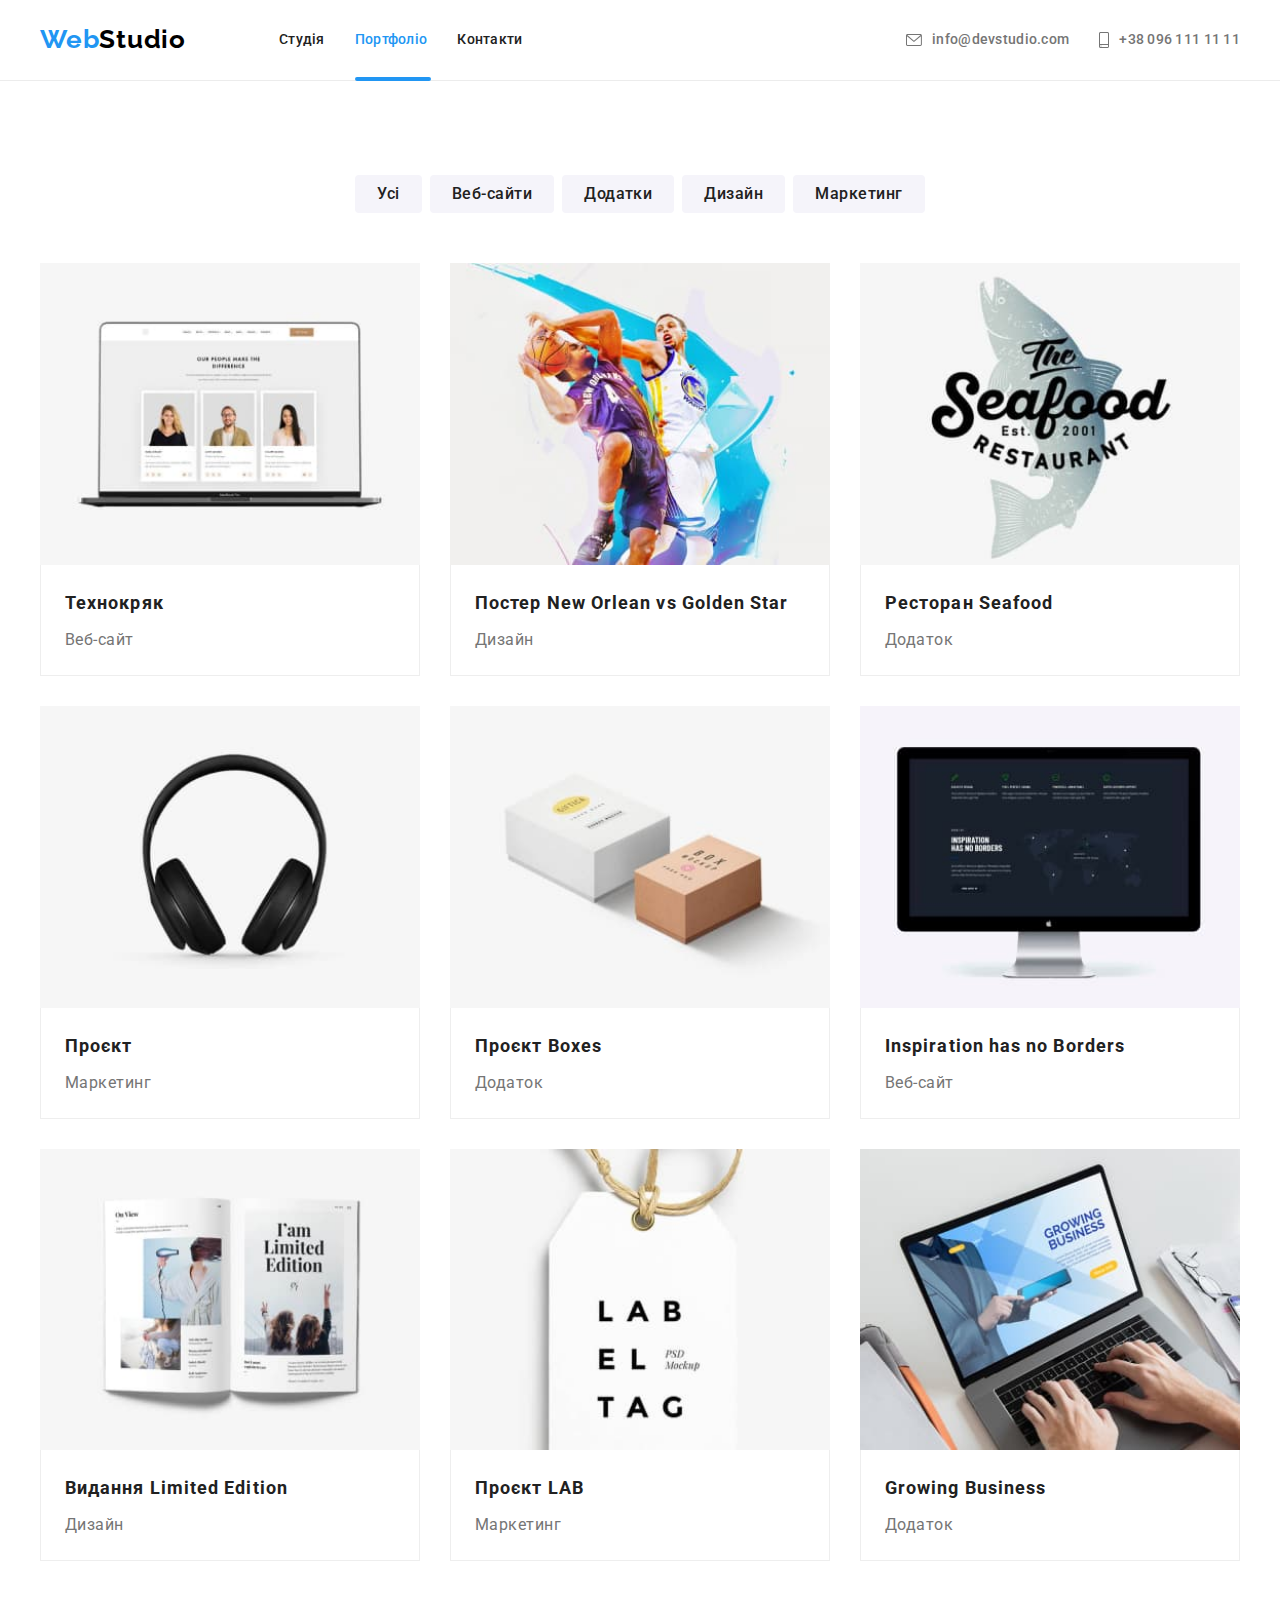
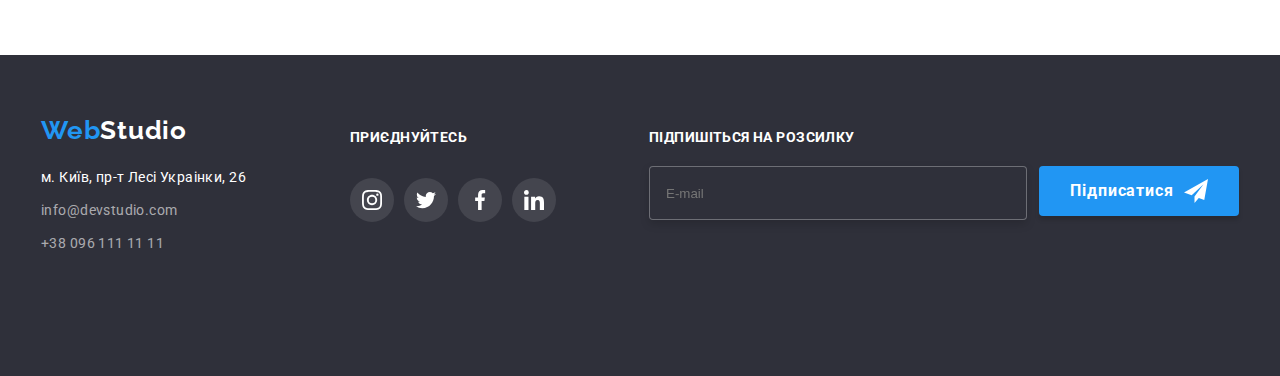
==== commit 903f294d: "Merge pull request #1 from AlinaS13/test-2" ====
--- a/portfolio.html
+++ b/portfolio.html
@@ -136,13 +136,41 @@
           <!--Portfolio-->
           <ul class="product">
             <li class="product__item">
-              <a class="link product__item-link" href=""
-                ><div class="pop-up">
-                  <img src="images/p1.jpg" alt="Ноутбук" width="370" height="294" />
-                  <p class="pop-up__meta">
-                    Ресурс пропонує комплексні пропозиції з різним рівнем функціоналу та сервісів.
-                    Все це дозволить відвідувачу отримати вичерпні відомості про компанію чи
-                    приватну особу.
+              <a class="link product__item-link" href="">
+                <div class="pop-up">
+                  <picture>
+                    <source
+                      srcset="
+                        ./images/portfolio/portfolio1.jpg    1x,
+                        ./images/portfolio/portfolio1-2x.jpg 2x
+                      "
+                      media="(min-width: 1200px)"
+                    />
+                    <source
+                      srcset="
+                        ./images/portfolio/portfolio1-tab.jpg    1x,
+                        ./images/portfolio/portfolio1-tab-2x.jpg 2x
+                      "
+                      media="(min-width: 768px)"
+                    />
+                    <source
+                      srcset="
+                        ./images/portfolio/portfolio1-mob.jpg    1x,
+                        ./images/portfolio/portfolio1-mob-2x.jpg 2x
+                      "
+                      media="(max-width: 767px)"
+                    />
+                    <img
+                      src="./images/portfolio/portfolio1-mob.jpg"
+                      alt="Ноутбук"
+                      width="450"
+                      height="294"
+                    />
+                  </picture>
+                  <p class="pop-up__meta">
+                    Ресурс пропонує комплексні пропозиції з різним рівнем функціоналу та сервісів.
+                    Все це дозволить відвідувачу отримати вичерпні відомості про компанію чи
+                    приватну особу. хрю хрю
                   </p>
                 </div>
                 <div class="product__item-meta">
@@ -154,7 +182,35 @@
             <li class="product__item">
               <a class="product__item-link link" href=""
                 ><div class="pop-up">
-                  <img src="images/p2.jpg" alt="Ноутбук" width="370" height="294" />
+                  <picture>
+                    <source
+                      srcset="
+                        ./images/portfolio/portfolio2.jpg    1x,
+                        ./images/portfolio/portfolio2-2x.jpg 2x
+                      "
+                      media="(min-width: 1200px)"
+                    />
+                    <source
+                      srcset="
+                        ./images/portfolio/portfolio2-tab.jpg    1x,
+                        ./images/portfolio/portfolio2-tab-2x.jpg 2x
+                      "
+                      media="(min-width: 768px)"
+                    />
+                    <source
+                      srcset="
+                        ./images/portfolio/portfolio2-mob.jpg    1x,
+                        ./images/portfolio/portfolio2-mob-2x.jpg 2x
+                      "
+                      media="(max-width: 767px)"
+                    />
+                    <img
+                      src="./images/portfolio/portfolio2-mob.jpg"
+                      alt="Баскетбол>"
+                      width="450"
+                      height="294"
+                    />
+                  </picture>
                   <p class="pop-up__meta">
                     Ресурс пропонує комплексні пропозиції з різним рівнем функціоналу та сервісів.
                     Все це дозволить відвідувачу отримати вичерпні відомості про компанію чи
@@ -172,7 +228,35 @@
             <li class="product__item">
               <a class="product__item-link link" href=""
                 ><div class="pop-up">
-                  <img src="images/p3.jpg" alt="Лого" width="370" height="294" />
+                  <picture>
+                    <source
+                      srcset="
+                        ./images/portfolio/portfolio3.jpg    1x,
+                        ./images/portfolio/portfolio3-2x.jpg 2x
+                      "
+                      media="(min-width: 1200px)"
+                    />
+                    <source
+                      srcset="
+                        ./images/portfolio/portfolio3-tab.jpg    1x,
+                        ./images/portfolio/portfolio3-tab-2x.jpg 2x
+                      "
+                      media="(min-width: 768px)"
+                    />
+                    <source
+                      srcset="
+                        ./images/portfolio/portfolio3-mob.jpg    1x,
+                        ./images/portfolio/portfolio3-mob-2x.jpg 2x
+                      "
+                      media="(max-width: 767px)"
+                    />
+                    <img
+                      src="./images/portfolio/portfolio3-mob.jpg"
+                      alt="Логотип"
+                      width="450"
+                      height="294"
+                    />
+                  </picture>
                   <p class="pop-up__meta">
                     Ресурс пропонує комплексні пропозиції з різним рівнем функціоналу та сервісів.
                     Все це дозволить відвідувачу отримати вичерпні відомості про компанію чи
@@ -188,7 +272,35 @@
             <li class="product__item">
               <a class="product__item-link link" href=""
                 ><div class="pop-up">
-                  <img src="images/p4.jpg" alt="Навушники" width="370" height="294" />
+                  <picture>
+                    <source
+                      srcset="
+                        ./images/portfolio/portfolio4.jpg    1x,
+                        ./images/portfolio/portfolio4-2x.jpg 2x
+                      "
+                      media="(min-width: 1200px)"
+                    />
+                    <source
+                      srcset="
+                        ./images/portfolio/portfolio4-tab.jpg    1x,
+                        ./images/portfolio/portfolio4-tab-2x.jpg 2x
+                      "
+                      media="(min-width: 768px)"
+                    />
+                    <source
+                      srcset="
+                        ./images/portfolio/portfolio4-mob.jpg    1x,
+                        ./images/portfolio/portfolio4-mob-2x.jpg 2x
+                      "
+                      media="(max-width: 767px)"
+                    />
+                    <img
+                      src="./images/portfolio/portfolio4-mob.jpg"
+                      alt="Навушники"
+                      width="450"
+                      height="294"
+                    />
+                  </picture>
                   <p class="pop-up__meta">
                     Ресурс пропонує комплексні пропозиції з різним рівнем функціоналу та сервісів.
                     Все це дозволить відвідувачу отримати вичерпні відомості про компанію чи
@@ -204,7 +316,35 @@
             <li class="product__item">
               <a class="product__item-link link" href=""
                 ><div class="pop-up">
-                  <img src="images/p5.jpg" alt="Дві коробки" width="370" height="294" />
+                  <picture>
+                    <source
+                      srcset="
+                        ./images/portfolio/portfolio5.jpg    1x,
+                        ./images/portfolio/portfolio5-2x.jpg 2x
+                      "
+                      media="(min-width: 1200px)"
+                    />
+                    <source
+                      srcset="
+                        ./images/portfolio/portfolio5-tab.jpg    1x,
+                        ./images/portfolio/portfolio5-tab-2x.jpg 2x
+                      "
+                      media="(min-width: 768px)"
+                    />
+                    <source
+                      srcset="
+                        ./images/portfolio/portfolio5-mob.jpg    1x,
+                        ./images/portfolio/portfolio5-mob-2x.jpg 2x
+                      "
+                      media="(max-width: 767px)"
+                    />
+                    <img
+                      src="./images/portfolio/portfolio5-mob.jpg"
+                      alt="Дві коробки>"
+                      width="450"
+                      height="294"
+                    />
+                  </picture>
                   <p class="pop-up__meta">
                     Ресурс пропонує комплексні пропозиції з різним рівнем функціоналу та сервісів.
                     Все це дозволить відвідувачу отримати вичерпні відомості про компанію чи
@@ -220,7 +360,35 @@
             <li class="product__item">
               <a class="product__item-link link" href="/"
                 ><div class="pop-up">
-                  <img src="images/p6.jpg" alt="Монітор" width="370" height="294" />
+                  <picture>
+                    <source
+                      srcset="
+                        ./images/portfolio/portfolio6.jpg    1x,
+                        ./images/portfolio/portfolio6-2x.jpg 2x
+                      "
+                      media="(min-width: 1200px)"
+                    />
+                    <source
+                      srcset="
+                        ./images/portfolio/portfolio6-tab.jpg    1x,
+                        ./images/portfolio/portfolio6-tab-2x.jpg 2x
+                      "
+                      media="(min-width: 768px)"
+                    />
+                    <source
+                      srcset="
+                        ./images/portfolio/portfolio6-mob.jpg    1x,
+                        ./images/portfolio/portfolio6-mob-2x.jpg 2x
+                      "
+                      media="(max-width: 767px)"
+                    />
+                    <img
+                      src="./images/portfolio/portfolio6-mob.jpg"
+                      alt="Монітор"
+                      width="450"
+                      height="294"
+                    />
+                  </picture>
                   <p class="pop-up__meta">
                     Ресурс пропонує комплексні пропозиції з різним рівнем функціоналу та сервісів.
                     Все це дозволить відвідувачу отримати вичерпні відомості про компанію чи
@@ -238,7 +406,35 @@
             <li class="product__item">
               <a class="product__item-link link" href="">
                 <div class="pop-up">
-                  <img src="images/p7.jpg" alt="Журнал" width="370" height="294" />
+                  <picture>
+                    <source
+                      srcset="
+                        ./images/portfolio/portfolio7.jpg    1x,
+                        ./images/portfolio/portfolio7-2x.jpg 2x
+                      "
+                      media="(min-width: 1200px)"
+                    />
+                    <source
+                      srcset="
+                        ./images/portfolio/portfolio7-tab.jpg    1x,
+                        ./images/portfolio/portfolio7-tab-2x.jpg 2x
+                      "
+                      media="(min-width: 768px)"
+                    />
+                    <source
+                      srcset="
+                        ./images/portfolio/portfolio7-mob.jpg    1x,
+                        ./images/portfolio/portfolio7-mob-2x.jpg 2x
+                      "
+                      media="(max-width: 767px)"
+                    />
+                    <img
+                      src="./images/portfolio/portfolio7-mob.jpg"
+                      alt="Журнал"
+                      width="450"
+                      height="294"
+                    />
+                  </picture>
                   <p class="pop-up__meta">
                     Ресурс пропонує комплексні пропозиції з різним рівнем функціоналу та сервісів.
                     Все це дозволить відвідувачу отримати вичерпні відомості про компанію чи
@@ -256,7 +452,35 @@
             <li class="product__item">
               <a class="product__item-link link" href="/">
                 <div class="pop-up">
-                  <img src="images/p8.jpg" alt="Лейба" width="370" height="294" />
+                  <picture>
+                    <source
+                      srcset="
+                        ./images/portfolio/portfolio8.jpg    1x,
+                        ./images/portfolio/portfolio8-2x.jpg 2x
+                      "
+                      media="(min-width: 1200px)"
+                    />
+                    <source
+                      srcset="
+                        ./images/portfolio/portfolio8-tab.jpg    1x,
+                        ./images/portfolio/portfolio8-tab-2x.jpg 2x
+                      "
+                      media="(min-width: 768px)"
+                    />
+                    <source
+                      srcset="
+                        ./images/portfolio/portfolio8-mob.jpg    1x,
+                        ./images/portfolio/portfolio8-mob-2x.jpg 2x
+                      "
+                      media="(max-width: 767px)"
+                    />
+                    <img
+                      src="./images/portfolio/portfolio8-mob.jpg"
+                      alt="Етикетка"
+                      width="450"
+                      height="294"
+                    />
+                  </picture>
                   <p class="pop-up__meta">
                     Ресурс пропонує комплексні пропозиції з різним рівнем функціоналу та сервісів.
                     Все це дозволить відвідувачу отримати вичерпні відомості про компанію чи
@@ -272,7 +496,35 @@
             <li class="product__item">
               <a class="product__item-link link" href=""
                 ><div class="pop-up">
-                  <img src="images/p1.jpg" alt="Ноутбук" width="370" height="294" />
+                  <picture>
+                    <source
+                      srcset="
+                        ./images/portfolio/portfolio9.jpg    1x,
+                        ./images/portfolio/portfolio9-2x.jpg 2x
+                      "
+                      media="(min-width: 1200px)"
+                    />
+                    <source
+                      srcset="
+                        ./images/portfolio/portfolio9-tab.jpg    1x,
+                        ./images/portfolio/portfolio9-tab-2x.jpg 2x
+                      "
+                      media="(min-width: 768px)"
+                    />
+                    <source
+                      srcset="
+                        ./images/portfolio/portfolio9-mob.jpg    1x,
+                        ./images/portfolio/portfolio9-mob-2x.jpg 2x
+                      "
+                      media="(max-width: 767px)"
+                    />
+                    <img
+                      src="./images/portfolio/portfolio9-mob.jpg"
+                      alt="Ноутбук"
+                      width="450"
+                      height="294"
+                    />
+                  </picture>
                   <p class="pop-up__meta">
                     Ресурс пропонує комплексні пропозиції з різним рівнем функціоналу та сервісів.
                     Все це дозволить відвідувачу отримати вичерпні відомості про компанію чи
--- a/css/main.min.css
+++ b/css/main.min.css
@@ -1 +1 @@
-:root{--brend-color: #2196f3;--text-color: #757575;--title-text-color: #212121;--primery-background-color: #ffffff;--secondary-background-color: #f5f4fa;--accent-whit-color: #ffffff;--footer-background-color: #2f303a;--bg-gradient: linear-gradient(to right, rgba(47, 48, 58, 0.4), rgba(47, 48, 58, 0.4));--main-bold-weight: 700;--main-font: Roboto, sans-serif}h1,h2,h3,h4,h5,h6,p{margin:0}ul{list-style:none;margin:0;padding-left:0}img{display:block;max-width:100%;height:auto;width:100%}.link{text-decoration:none}.visually-hidden{position:absolute;white-space:nowrap;width:1px;height:1px;overflow:hidden;border:0;padding:0;clip:rect(0 0 0 0);-webkit-clip-path:inset(50%);clip-path:inset(50%);margin:-1px}body{font-family:var(--main-font);color:var(--text-color);background:var(--primery-background-color);font-size:14px;margin:0}.container{margin:0 auto;padding-left:15px;padding-right:15px}@media screen and (min-width: 480px){.container{max-width:480px}}@media screen and (min-width: 768px){.container{max-width:768px}}@media screen and (min-width: 1200px){.container{max-width:1200px}}.section{padding-top:60px;padding-bottom:60px}@media screen and (min-width: 768px){.section{padding-top:60px;padding-bottom:60px}}@media screen and (min-width: 1200px){.section{padding-top:94px;padding-bottom:94px}}.section-title{margin-bottom:30px;font-size:28px;line-height:1.17;letter-spacing:.03em;text-align:center;color:var(--title-text-color)}@media screen and (min-width: 1200px){.section-title{margin-bottom:50px;font-size:36px;line-height:1.16;letter-spacing:.03em}}.no-scroll{overflow:hidden}.button{display:block;margin:0 auto;font-weight:700;font-size:16px;line-height:1.87;letter-spacing:.06em;font-family:inherit;border-width:0px;cursor:pointer;color:var(--accent-whit-color);box-shadow:0px 4px 4px rgba(0,0,0,.15);border-radius:4px;background-color:var(--brend-color);transition-duration:250ms;transition-timing-function:cubic-bezier(0.4, 0, 0.2, 1)}.logo{font-family:Raleway;font-weight:var(--main-bold-weight);font-size:24px;line-height:1.16;letter-spacing:.03em;color:var(--brend-color);padding-top:15px;padding-bottom:15px}@media screen and (min-width: 1200px){.logo{margin-right:93px;padding-top:24px;padding-bottom:25px;font-size:26px;line-height:1.19;letter-spacing:.03em}}.header__logo{color:#000}.footer__logo{display:block;padding-top:0;padding-bottom:20px}.footer__logo-alt{color:var(--accent-whit-color)}.header{border-bottom:1px solid #ececec;margin-right:auto}.header__container{display:flex;justify-content:space-between}.navigation{display:none}@media screen and (min-width: 768px){.navigation{display:flex}}.menu{display:flex;gap:30px}.menu__item{position:relative}.menu__link{padding-top:32px;padding-bottom:32px;font-weight:500;line-height:1.14;letter-spacing:.02em;color:var(--title-text-color);display:inline-block;text-decoration:none;transition-duration:250ms;transition-timing-function:cubic-bezier(0.4, 0, 0.2, 1)}.menu__link.current{color:var(--brend-color)}.menu__link.current::after{content:"";width:100%;left:0;bottom:-1px;border-radius:2px;position:absolute;border:2px solid var(--brend-color)}.menu__link:hover,.menu__link:focus{color:var(--brend-color)}.contact{display:none}@media screen and (min-width: 768px){.contact{display:flex;flex-direction:column;justify-content:center}.contact li:first-child .contacts__link{padding-bottom:10px}}@media screen and (min-width: 1200px){.contact{flex-direction:row;gap:30px;margin-left:auto}}.contacts__link{display:flex;align-items:center;font-weight:500;line-height:1.14;letter-spacing:.02em;color:var(--text-color);text-decoration:none;transition-duration:250ms;transition-timing-function:cubic-bezier(0.4, 0, 0.2, 1)}.contacts__link:hover,.contacts__link:focus{color:var(--brend-color)}.contacts__link:hover .contact__icon,.contacts__link:focus .contact__icon{fill:var(--brend-color)}@media screen and (min-width: 1200px){.contacts__link{padding-top:32px;padding-bottom:32px}}.contact__icon{fill:var(--text-color);margin-right:10px}.open-btn{width:40px;height:40px;background-color:rgba(0,0,0,0);border:none;padding:0;margin:10px 0;color:var(--title-text-color)}.open-btn:hover,.open-btn:focus{fill:var(--brend-color)}@media screen and (min-width: 768px){.open-btn{display:none}}.mobile-menu{position:fixed;top:0;width:100vw;height:100vh;background-color:#fff;z-index:1;padding-top:10px;padding-bottom:48px;transition-duration:250ms;transition-timing-function:cubic-bezier(0.4, 0, 0.2, 1)}.mobile-menu>.container{height:100%;display:flex;flex-direction:column;justify-content:space-between}@media screen and (min-width: 768px){.mobile-menu{display:none}}.close-btn{display:block;width:40px;height:40px;background-color:rgba(0,0,0,0);border:none;padding:0;margin-left:auto;transition-duration:250ms;transition-timing-function:cubic-bezier(0.4, 0, 0.2, 1);color:var(--title-text-color)}.close-btn:hover,.close-btn:focus{fill:var(--brend-color)}.mobile-menu__item:not(:last-child){margin-bottom:32px}.mobile-menu__link{font-weight:500;font-size:40px;line-height:1.17;letter-spacing:.03em;color:var(--title-text-color);transition-duration:250ms;transition-timing-function:cubic-bezier(0.4, 0, 0.2, 1)}.mobile-menu__link.current{color:var(--brend-color)}.mobile-menu__link:hover,.mobile-menu__link:focus{color:var(--brend-color)}.mobile-contact__item-tel{margin-bottom:32px}.mobile-contact__item-mail{margin-bottom:64px}.mobile-contact__tel{font-weight:500;font-size:34px;line-height:1.17;letter-spacing:.02em;color:var(--brend-color);transition-duration:250ms;transition-timing-function:cubic-bezier(0.4, 0, 0.2, 1)}.mobile-contact__mail{font-weight:500;font-size:24px;line-height:1.16;letter-spacing:.02em;color:var(--text-color);transition-duration:250ms;transition-timing-function:cubic-bezier(0.4, 0, 0.2, 1)}.mobile-soc__list{display:flex;flex-wrap:wrap;position:relative}.mobile-soc__item:not(:last-child){margin-right:10px}.mobile-soc__item:not(:last-child)::after{position:absolute;content:"";display:inline-block;height:22px;width:1px;background-color:rgba(33,33,33,.2);margin-left:10px}.mobile-soc__item:not(:first-child){padding-left:10px}.mobile-soc__link{font-weight:500;font-size:18px;line-height:1.22;letter-spacing:.02em;color:var(--brend-color);transition-duration:250ms;transition-timing-function:cubic-bezier(0.4, 0, 0.2, 1)}.hero{max-width:1600px;min-height:400px;margin-left:auto;margin-right:auto;padding-top:118px;padding-bottom:118px;background-image:var(--bg-gradient),url(/images/background-mob.jpg);background-size:cover;background-position:center;background-color:#2f303a}@media(min-device-pixel-ratio: 2),(-webkit-min-device-pixel-ratio: 2),(min-resolution: 192dpi),(min-resolution: 2dppx){.hero{background-image:var(--bg-gradient),url(/images/background-mob-2x.jpg)}}@media screen and (min-width: 768px){.hero{background-image:var(--bg-gradient),url(/images/background-tab.jpg)}}@media screen and (min-width: 768px)and (min-device-pixel-ratio: 2),screen and (min-width: 768px)and (-webkit-min-device-pixel-ratio: 2),screen and (min-width: 768px)and (min-resolution: 192dpi),screen and (min-width: 768px)and (min-resolution: 2dppx){.hero{background-image:var(--bg-gradient),url(/images/background-tab-2x.jpg)}}@media screen and (min-width: 1200px){.hero{min-height:600px;padding-top:200px;padding-bottom:200px;background-image:var(--bg-gradient),url(/images/background.jpg)}}@media screen and (min-width: 1200px)and (min-device-pixel-ratio: 2),screen and (min-width: 1200px)and (-webkit-min-device-pixel-ratio: 2),screen and (min-width: 1200px)and (min-resolution: 192dpi),screen and (min-width: 1200px)and (min-resolution: 2dppx){.hero{background-image:var(--bg-gradient),url(/images/background-2x.jpg)}}.hero__title{font-weight:900;font-size:26px;line-height:1.61;letter-spacing:.06em;margin:0 auto;margin-bottom:30px;color:var(--accent-whit-color);text-align:center;text-transform:uppercase;max-width:360px}@media screen and (min-width: 768px){.hero__title{max-width:360px}}@media screen and (min-width: 1200px){.hero__title{max-width:696px;font-size:44px;line-height:1.36}}.hero__btn{min-width:200px;height:50px}@media screen and (min-width: 1200px){.hero__btn{min-width:216px;height:50px}}.hero__btn:hover,.hero__btn:active{background-color:#188ce8}@media screen and (min-width: 768px){.benefit-cart{display:flex;flex-wrap:wrap;gap:30px}}@media screen and (min-width: 1200px){.benefit-cart{flex-wrap:nowrap}}.benefit-cart__item{width:100%}.benefit-cart__item:not(:last-child){margin-bottom:30px}@media screen and (min-width: 768px){.benefit-cart__item{width:calc((100% - 30px)/2)}.benefit-cart__item:not(:last-child){margin-bottom:0}}@media screen and (min-width: 1200px){.benefit-cart__item{width:calc((100% - 60px)/3)}}.benefit-cart__label{display:flex;justify-content:center;align-items:center;width:100%;height:120px;margin-bottom:30px;background-color:var(--secondary-background-color);border-radius:4px}@media screen and (min-width: 1200px){.benefit-cart__label{width:270px}}.benefit-cart__title{margin-bottom:10px;color:var(--title-text-color);line-height:1.14;letter-spacing:.03em;text-transform:uppercase;text-align:center}.benefit-cart__text{line-height:1.71;letter-spacing:.03em}.work{display:none}@media screen and (min-width: 1200px){.work{display:block;padding-top:0}.work__list{display:flex;gap:30px}.work__item{width:calc((100% - 60px)/3)}.work__wrap{position:relative}.work__title{position:absolute;width:100%;height:70px;bottom:0;font-size:14px;line-height:1.14;letter-spacing:.03em;text-transform:uppercase;color:var(--accent-whit-color);background-color:rgba(47,48,58,.8);display:flex;justify-content:center;align-items:center}}.team{background-color:var(--secondary-background-color)}@media screen and (min-width: 768px){.team__list{display:flex;flex-wrap:wrap;gap:30px}}@media screen and (min-width: 1200px){.team__list{flex-wrap:nowrap}}.team__item{width:100%;margin-bottom:30px;background:var(--primery-background-color);box-shadow:0px 1px 3px rgba(0,0,0,.12),0px 1px 1px rgba(0,0,0,.14),0px 2px 1px rgba(0,0,0,.2);border-radius:0px 0px 4px 4px}@media screen and (min-width: 768px){.team__item{width:calc((100% - 30px)/2);margin-bottom:0}}@media screen and (min-width: 1200px){.team__item{width:calc((100% - 60px)/3)}}.team-label{padding-top:30px;padding-bottom:24px;text-align:center}@media screen and (min-width: 1200px){.team-label{padding-bottom:30px}}.team-label__title{margin-bottom:10px;color:var(--title-text-color);font-weight:500;font-size:16px;line-height:1.16;letter-spacing:.03em}.team-label__position{margin-bottom:16px;font-size:16px;line-height:1.18;letter-spacing:.03em}.soc-list{display:flex;justify-content:center;align-items:center;gap:10px}.soc-list__link{fill:#afb1b8;display:flex;justify-content:center;align-items:center;width:44px;height:44px;border-radius:50%;transition-duration:250ms;transition-timing-function:cubic-bezier(0.4, 0, 0.2, 1)}.soc-list__link:hover,.soc-list__link:focus{fill:var(--accent-whit-color);background-color:var(--brend-color)}.client-list{display:flex;flex-wrap:wrap;gap:30px}@media screen and (min-width: 1200px){.client-list{flex-wrap:nowrap;justify-content:center;align-items:center}}.client-list__item{width:100%;width:calc((100% - 30px)/2)}@media screen and (min-width: 768px){.client-list__item{width:calc((100% - 60px)/3)}}.client-list__link{width:auto;height:92px;border:1px solid #afb1b8;border-radius:4px;fill:#afb1b8;display:flex;justify-content:center;align-items:center;transition-duration:250ms;transition-timing-function:cubic-bezier(0.4, 0, 0.2, 1)}.client-list__link:hover,.client-list__link:focus{fill:var(--brend-color);border-color:var(--brend-color)}.footer{padding-top:60px;padding-bottom:60px;margin:0 auto;background-color:var(--footer-background-color)}@media screen and (min-width: 1200px){.footer{margin-bottom:0}}.footer__container{text-align:center}@media screen and (min-width: 768px){.footer__container{display:flex;justify-content:center;flex-wrap:wrap}}@media screen and (min-width: 1200px){.footer__container{text-align:left;flex-wrap:nowrap}}@media screen and (min-width: 1200px){.footer-info:first-child{margin-right:70px}}.footer-address{margin-bottom:9px;color:var(--accent-whit-color);font-style:normal;line-height:1.71;letter-spacing:.03em;display:block}.footer-contacts{display:block;color:rgba(255,255,255,.6);font-style:normal;line-height:1.71;letter-spacing:.03em;transition-timing-function:cubic-bezier(0.4, 0, 0.2, 1);transition-duration:250ms}.footer-contacts:hover,.footer-contacts:focus{color:var(--brend-color)}.footer-info{margin-bottom:60px}@media screen and (min-width: 768px){.footer-info:first-child{margin-right:165px}}@media screen and (min-width: 1200px){.footer-info:first-child{margin-right:70px}}.backdrop{position:fixed;top:0;left:0;width:100%;height:100%;background-color:rgba(0,0,0,.2);transition:opacity 200ms Linear,visibility 200ms Linear}.modal{position:absolute;top:50%;left:50%;width:450px;height:609px;margin:auto;padding:40px;background-color:#fff;box-shadow:0px 1px 3px rgba(0,0,0,.12),0px 1px 1px rgba(0,0,0,.14),0px 2px 1px rgba(0,0,0,.2);border-radius:4px;transform:translate(-50%, -50%);transition-duration:250ms;transition-property:scale(1);transition-timing-function:cubic-bezier(0.4, 0, 0.2, 1)}@media screen and (min-width: 1200px){.modal{width:528px;height:581px}}.backdrop.in-hidden .modal{transform:translate(-50%, -50%) scale(0)}.modal__close-btn{position:absolute;top:8px;right:8px;width:30px;height:30px;background-color:#fff;border:1px solid rgba(0,0,0,.1);border-radius:50%;display:flex;align-items:center;justify-content:center;cursor:pointer;transition-duration:250ms;transition-timing-function:cubic-bezier(0.4, 0, 0.2, 1)}.modal__close-btn:hover,.modal__close-btn:focus{fill:var(--brend-color)}.is-hidden{visibility:hidden;opacity:0;pointer-events:all}.modal-title{font-weight:700;font-size:20px;line-height:1.15;letter-spacing:.03em;text-align:center;margin-bottom:12px;color:var(--title-text-color)}.modal-form__field{margin-bottom:10px}.modal-form__label span{display:block;margin-bottom:4px;font-size:12px;line-height:1.16;letter-spacing:.01em;color:var(--text-color)}.input-wrap{position:relative}.input{display:block;width:370px;height:40px;border:1px solid rgba(33,33,33,.2);border-radius:4px;padding-left:42px;outline:rgba(0,0,0,0);transition-duration:250ms;transition-timing-function:cubic-bezier(0.4, 0, 0.2, 1)}@media screen and (min-width: 1200px){.input{width:448px}}.input:hover,.input:focus{border-color:var(--brend-color)}.input:hover+.input-icon,.input:focus+.input-icon{fill:var(--brend-color)}.input-icon{position:absolute;left:15px;top:50%;transform:translateY(-50%);transition-duration:250ms;transition-timing-function:cubic-bezier(0.4, 0, 0.2, 1)}.modal-text-field{margin-bottom:20px;display:block}.modal-text{padding:12px 16px;width:370px;height:120px;border:1px solid rgba(33,33,33,.2);border-radius:4px;outline:rgba(0,0,0,0);resize:none;transition-duration:250ms;transition-timing-function:cubic-bezier(0.4, 0, 0.2, 1)}@media screen and (min-width: 1200px){.modal-text{width:448px}}.modal-text:hover,.modal-text:focus{border-color:var(--brend-color)}.modal-text::-moz-placeholder{font-size:14px;line-height:1.14;letter-spacing:.01em;color:rgba(117,117,117,.5)}.modal-text:-ms-input-placeholder{font-size:14px;line-height:1.14;letter-spacing:.01em;color:rgba(117,117,117,.5)}.modal-text::placeholder{font-size:14px;line-height:1.14;letter-spacing:.01em;color:rgba(117,117,117,.5)}@media screen and (min-width: 1200px){.modal-text::-moz-placeholder{font-size:12px;line-height:1.14;letter-spacing:.01em}.modal-text:-ms-input-placeholder{font-size:12px;line-height:1.14;letter-spacing:.01em}.modal-text::placeholder{font-size:12px;line-height:1.14;letter-spacing:.01em}}.checkbox-text{font-size:12px;line-height:1.16;letter-spacing:.01em;display:flex;flex-wrap:nowrap;justify-content:center;align-items:center}@media screen and (min-width: 1200px){.checkbox-text{font-size:14px;line-height:1.71;letter-spacing:.01em}}.checkbox-text span{width:16px;height:15px;border:2px solid #212121;border-radius:3px;margin-right:7px;fill:rgba(0,0,0,0)}.modal-field-check{margin-bottom:30px}.input-check:checked+.checkbox-text span{background-color:var(--brend-color);border:none;fill:var(--accent-whit-color)}.privacy-linck{line-height:1.71;letter-spacing:.03em;color:var(--brend-color)}.submit-btn{width:200px;height:50px}.submit-btn:hover,.submit-btn:focus{background-color:#188ce8;outline:#188ce8}.filter{display:flex;flex-wrap:wrap;justify-content:start;gap:8px}@media screen and (min-width: 768px){.filter{justify-content:center}}.filter__button{border-radius:4px;border-width:0px;margin-bottom:15px;padding:6px 22px;font-family:inherit;background-color:var(--secondary-background-color);color:var(--title-text-color);font-weight:500;font-size:16px;line-height:1.62;letter-spacing:.03em;cursor:pointer;transition-duration:250ms;transition-timing-function:cubic-bezier(0.4, 0, 0.2, 1)}@media screen and (min-width: 768px){.filter__button{margin-bottom:50px}}.filter__button:hover,.filter__button:focus{background-color:var(--brend-color);color:var(--accent-whit-color);box-shadow:0px 3px 1px rgba(0,0,0,.1),0px 1px 2px rgba(0,0,0,.08),0px 2px 2px rgba(0,0,0,.12)}@media screen and (min-width: 768px){.product{display:flex;flex-wrap:wrap;gap:30px}}.product__item{width:100%}.product__item:not(:last-child){margin-bottom:30px}@media screen and (min-width: 768px){.product__item{width:calc((100% - 30px)/2)}.product__item:not(:last-child){margin-bottom:0px}}@media screen and (min-width: 1200px){.product__item{width:calc((100% - 60px)/3)}}.product__item-link{display:flex;flex-direction:column;height:100%;transition-duration:250ms;transition-timing-function:cubic-bezier(0.4, 0, 0.2, 1)}.product__item-link:hover,.product__item-link:focus{box-shadow:0px 1px 1px rgba(0,0,0,.12),0px 4px 4px rgba(0,0,0,.06),1px 4px 6px rgba(0,0,0,.16)}.product__item-meta{flex-grow:1;border:#eee 1px solid;border-top:none;padding:20px 24px}.product__item-title{margin-bottom:4px;color:var(--title-text-color);font-size:18px;line-height:2;letter-spacing:.06em}.product__item-text{color:var(--text-color);font-size:16px;line-height:1.87;letter-spacing:.03em}.pop-up{position:relative;overflow:hidden}.pop-up__meta{position:absolute;width:100%;height:100%;left:0;bottom:0;padding:63px 24px;display:flex;justify-content:center;align-items:center;font-size:18px;line-height:1.56;letter-spacing:.03em;color:var(--accent-whit-color);background-color:rgba(33,150,243,.9);transition-duration:250ms;transition-property:transform;transition-timing-function:cubic-bezier(0.4, 0, 0.2, 1);transform:translateY(100%)}.product__item-link:hover .pop-up__meta,.product__item-link:focus .pop-up__meta{transform:translateY(0)}@media screen and (min-width: 1200px){.studio-social{margin-right:93px;padding-top:15px}}.studio-social__title{margin-bottom:20px;font-size:14px;line-height:1.14;letter-spacing:.03em;text-transform:uppercase;color:var(--accent-whit-color)}@media screen and (min-width: 1200px){.studio-social__title{margin-bottom:32px}}.studio-social__list{justify-content:center;display:flex;gap:10px}.studio-social__link{fill:var(--accent-whit-color);display:flex;justify-content:center;align-items:center;width:44px;height:44px;border-radius:50%;background-color:rgba(255,255,255,.1);transition-duration:250ms;transition-timing-function:cubic-bezier(0.4, 0, 0.2, 1)}.studio-social__link:hover,.studio-social__link:focus{background-color:var(--brend-color)}.subscription{padding-top:15px}.subscription__title{margin-bottom:20px;font-weight:700;font-size:14px;line-height:1.14;letter-spacing:.03em;text-transform:uppercase;color:var(--accent-whit-color)}.subscription-form{display:flex;flex-wrap:wrap;justify-content:center}@media screen and (min-width: 768px){.subscription-form{flex-direction:column}}@media screen and (min-width: 1200px){.subscription-form{flex-direction:row;flex-wrap:nowrap;justify-content:start}}.subscription-form__email{width:358px;height:50px;margin-bottom:20px;margin-right:12px;padding-left:16px;border:1px solid rgba(255,255,255,.3);filter:drop-shadow(0px 4px 4px rgba(0, 0, 0, 0.15));border-radius:4px;background-color:var(--footer-background-color);color:#fff}@media screen and (min-width: 1200px){.subscription-form__email{margin-bottom:0}}.subscription-btn{display:flex;justify-content:center;align-items:center;width:200px;height:50px}.subscription-btn__icon{fill:var(--accent-whit-color);margin-left:10px}.subscription-btn__icon:hover,.subscription-btn__icon:focus{background-color:#188ce8}/*# sourceMappingURL=main.min.css.map */+:root{--brend-color: #2196f3;--text-color: #757575;--title-text-color: #212121;--primery-background-color: #ffffff;--secondary-background-color: #f5f4fa;--accent-whit-color: #ffffff;--footer-background-color: #2f303a;--bg-gradient: linear-gradient(to right, rgba(47, 48, 58, 0.4), rgba(47, 48, 58, 0.4));--main-bold-weight: 700;--main-font: Roboto, sans-serif}h1,h2,h3,h4,h5,h6,p{margin:0}ul{list-style:none;margin:0;padding-left:0}img{display:block;max-width:100%;height:auto;width:100%}.link{text-decoration:none}.visually-hidden{position:absolute;white-space:nowrap;width:1px;height:1px;overflow:hidden;border:0;padding:0;clip:rect(0 0 0 0);-webkit-clip-path:inset(50%);clip-path:inset(50%);margin:-1px}body{font-family:var(--main-font);color:var(--text-color);background:var(--primery-background-color);font-size:14px;margin:0}.container{margin:0 auto;padding-left:15px;padding-right:15px}@media screen and (min-width: 480px){.container{max-width:480px}}@media screen and (min-width: 768px){.container{max-width:768px}}@media screen and (min-width: 1200px){.container{max-width:1200px}}.section{padding-top:60px;padding-bottom:60px}@media screen and (min-width: 768px){.section{padding-top:60px;padding-bottom:60px}}@media screen and (min-width: 1200px){.section{padding-top:94px;padding-bottom:94px}}.section-title{margin-bottom:30px;font-size:28px;line-height:1.17;letter-spacing:.03em;text-align:center;color:var(--title-text-color)}@media screen and (min-width: 1200px){.section-title{margin-bottom:50px;font-size:36px;line-height:1.16;letter-spacing:.03em}}.no-scroll{overflow:hidden}.button{display:block;margin:0 auto;font-weight:700;font-size:16px;line-height:1.87;letter-spacing:.06em;font-family:inherit;border-width:0px;cursor:pointer;color:var(--accent-whit-color);box-shadow:0px 4px 4px rgba(0,0,0,.15);border-radius:4px;background-color:var(--brend-color);transition-duration:250ms;transition-timing-function:cubic-bezier(0.4, 0, 0.2, 1)}.logo{font-family:Raleway;font-weight:var(--main-bold-weight);font-size:24px;line-height:1.16;letter-spacing:.03em;color:var(--brend-color);padding-top:15px;padding-bottom:15px}@media screen and (min-width: 1200px){.logo{margin-right:93px;padding-top:24px;padding-bottom:25px;font-size:26px;line-height:1.19;letter-spacing:.03em}}.header__logo{color:#000}.footer__logo{display:block;padding-top:0;padding-bottom:20px}.footer__logo-alt{color:var(--accent-whit-color)}.header{border-bottom:1px solid #ececec;margin-right:auto}.header__container{display:flex;justify-content:space-between}.navigation{display:none}@media screen and (min-width: 768px){.navigation{display:flex}}.menu{display:flex;gap:30px}.menu__item{position:relative}.menu__link{padding-top:32px;padding-bottom:32px;font-weight:500;line-height:1.14;letter-spacing:.02em;color:var(--title-text-color);display:inline-block;text-decoration:none;transition-duration:250ms;transition-timing-function:cubic-bezier(0.4, 0, 0.2, 1)}.menu__link.current{color:var(--brend-color)}.menu__link.current::after{content:"";width:100%;left:0;bottom:-1px;border-radius:2px;position:absolute;border:2px solid var(--brend-color)}.menu__link:hover,.menu__link:focus{color:var(--brend-color)}.contact{display:none}@media screen and (min-width: 768px){.contact{display:flex;flex-direction:column;justify-content:center}.contact li:first-child .contacts__link{padding-bottom:10px}}@media screen and (min-width: 1200px){.contact{flex-direction:row;gap:30px;margin-left:auto}}.contacts__link{display:flex;align-items:center;font-weight:500;line-height:1.14;letter-spacing:.02em;color:var(--text-color);text-decoration:none;transition-duration:250ms;transition-timing-function:cubic-bezier(0.4, 0, 0.2, 1)}.contacts__link:hover,.contacts__link:focus{color:var(--brend-color)}.contacts__link:hover .contact__icon,.contacts__link:focus .contact__icon{fill:var(--brend-color)}@media screen and (min-width: 1200px){.contacts__link{padding-top:32px;padding-bottom:32px}}.contact__icon{fill:var(--text-color);margin-right:10px}.open-btn{width:40px;height:40px;background-color:rgba(0,0,0,0);border:none;padding:0;margin:10px 0;color:var(--title-text-color)}.open-btn:hover,.open-btn:focus{fill:var(--brend-color)}@media screen and (min-width: 768px){.open-btn{display:none}}.mobile-menu{position:fixed;top:0;width:100vw;height:100vh;background-color:#fff;z-index:1;padding-top:10px;padding-bottom:48px;transition-duration:250ms;transition-timing-function:cubic-bezier(0.4, 0, 0.2, 1)}.mobile-menu>.container{height:100%;display:flex;flex-direction:column;justify-content:space-between}@media screen and (min-width: 768px){.mobile-menu{display:none}}.close-btn{display:block;width:40px;height:40px;background-color:rgba(0,0,0,0);border:none;padding:0;margin-left:auto;transition-duration:250ms;transition-timing-function:cubic-bezier(0.4, 0, 0.2, 1);color:var(--title-text-color)}.close-btn:hover,.close-btn:focus{fill:var(--brend-color)}.mobile-menu__item:not(:last-child){margin-bottom:32px}.mobile-menu__link{font-weight:500;font-size:40px;line-height:1.17;letter-spacing:.03em;color:var(--title-text-color);transition-duration:250ms;transition-timing-function:cubic-bezier(0.4, 0, 0.2, 1)}.mobile-menu__link.current{color:var(--brend-color)}.mobile-menu__link:hover,.mobile-menu__link:focus{color:var(--brend-color)}.mobile-contact__item-tel{margin-bottom:32px}.mobile-contact__item-mail{margin-bottom:64px}.mobile-contact__tel{font-weight:500;font-size:34px;line-height:1.17;color:var(--brend-color);transition-duration:250ms;transition-timing-function:cubic-bezier(0.4, 0, 0.2, 1)}@media screen and (min-width: 480px){.mobile-contact__tel{letter-spacing:.02em}}.mobile-contact__mail{font-weight:500;font-size:24px;line-height:1.16;letter-spacing:.02em;color:var(--text-color);transition-duration:250ms;transition-timing-function:cubic-bezier(0.4, 0, 0.2, 1)}.mobile-soc__list{display:flex;flex-wrap:wrap;position:relative}.mobile-soc__item{padding-left:10px;padding-top:10px}.mobile-soc__item:not(:last-child){margin-right:10px}.mobile-soc__item:not(:last-child)::after{position:absolute;content:"";display:inline-block;height:22px;width:1px;background-color:rgba(33,33,33,.2);margin-left:10px}@media screen and (min-width: 480px){.mobile-soc__item:not(:first-child){padding-left:10px}}.mobile-soc__link{font-weight:500;font-size:18px;line-height:1.22;letter-spacing:.02em;color:var(--brend-color);transition-duration:250ms;transition-timing-function:cubic-bezier(0.4, 0, 0.2, 1)}.hero{max-width:1600px;min-height:400px;margin-left:auto;margin-right:auto;padding-top:118px;padding-bottom:118px;background-image:var(--bg-gradient),url(../images/background-mob.jpg);background-size:cover;background-position:center;background-color:#2f303a}@media(min-device-pixel-ratio: 2),(-webkit-min-device-pixel-ratio: 2),(min-resolution: 192dpi),(min-resolution: 2dppx){.hero{background-image:var(--bg-gradient),url(../images/background-mob-2x.jpg)}}@media screen and (min-width: 768px){.hero{background-image:var(--bg-gradient),url(../images/background-tab.jpg)}}@media screen and (min-width: 768px)and (min-device-pixel-ratio: 2),screen and (min-width: 768px)and (-webkit-min-device-pixel-ratio: 2),screen and (min-width: 768px)and (min-resolution: 192dpi),screen and (min-width: 768px)and (min-resolution: 2dppx){.hero{background-image:var(--bg-gradient),url(../images/background-tab-2x.jpg)}}@media screen and (min-width: 1200px){.hero{min-height:600px;padding-top:200px;padding-bottom:200px;background-image:var(--bg-gradient),url(../images/background.jpg)}}@media screen and (min-width: 1200px)and (min-device-pixel-ratio: 2),screen and (min-width: 1200px)and (-webkit-min-device-pixel-ratio: 2),screen and (min-width: 1200px)and (min-resolution: 192dpi),screen and (min-width: 1200px)and (min-resolution: 2dppx){.hero{background-image:var(--bg-gradient),url(../images/background-2x.jpg)}}.hero__title{font-weight:900;font-size:26px;line-height:1.61;letter-spacing:.06em;margin:0 auto;margin-bottom:30px;color:var(--accent-whit-color);text-align:center;text-transform:uppercase;max-width:360px}@media screen and (min-width: 768px){.hero__title{max-width:360px}}@media screen and (min-width: 1200px){.hero__title{max-width:696px;font-size:44px;line-height:1.36}}.hero__btn{min-width:200px;height:50px}@media screen and (min-width: 1200px){.hero__btn{min-width:216px;height:50px}}.hero__btn:hover,.hero__btn:active{background-color:#188ce8}@media screen and (min-width: 768px){.benefit-cart{display:flex;flex-wrap:wrap;gap:30px}}@media screen and (min-width: 1200px){.benefit-cart{flex-wrap:nowrap}}.benefit-cart__item{width:100%}.benefit-cart__item:not(:last-child){margin-bottom:30px}@media screen and (min-width: 768px){.benefit-cart__item{width:calc((100% - 30px)/2)}.benefit-cart__item:not(:last-child){margin-bottom:0}}@media screen and (min-width: 1200px){.benefit-cart__item{width:calc((100% - 60px)/3)}}.benefit-cart__label{display:flex;justify-content:center;align-items:center;width:100%;height:120px;margin-bottom:30px;background-color:var(--secondary-background-color);border-radius:4px}@media screen and (min-width: 1200px){.benefit-cart__label{width:270px}}.benefit-cart__title{margin-bottom:10px;color:var(--title-text-color);line-height:1.14;letter-spacing:.03em;text-transform:uppercase;text-align:center}.benefit-cart__text{line-height:1.71;letter-spacing:.03em}.work{display:none}@media screen and (min-width: 1200px){.work{display:block;padding-top:0}.work__list{display:flex;gap:30px}.work__item{width:calc((100% - 60px)/3)}.work__wrap{position:relative}.work__title{position:absolute;width:100%;height:70px;bottom:0;font-size:14px;line-height:1.14;letter-spacing:.03em;text-transform:uppercase;color:var(--accent-whit-color);background-color:rgba(47,48,58,.8);display:flex;justify-content:center;align-items:center}}.team{background-color:var(--secondary-background-color)}@media screen and (min-width: 768px){.team__list{display:flex;flex-wrap:wrap;gap:30px}}@media screen and (min-width: 1200px){.team__list{flex-wrap:nowrap}}.team__item{width:100%;margin-bottom:30px;background:var(--primery-background-color);box-shadow:0px 1px 3px rgba(0,0,0,.12),0px 1px 1px rgba(0,0,0,.14),0px 2px 1px rgba(0,0,0,.2);border-radius:0px 0px 4px 4px}@media screen and (min-width: 768px){.team__item{width:calc((100% - 30px)/2);margin-bottom:0}}@media screen and (min-width: 1200px){.team__item{width:calc((100% - 60px)/3)}}.team-label{padding-top:30px;padding-bottom:24px;text-align:center}@media screen and (min-width: 1200px){.team-label{padding-bottom:30px}}.team-label__title{margin-bottom:10px;color:var(--title-text-color);font-weight:500;font-size:16px;line-height:1.16;letter-spacing:.03em}.team-label__position{margin-bottom:16px;font-size:16px;line-height:1.18;letter-spacing:.03em}.soc-list{display:flex;justify-content:center;align-items:center;gap:10px}.soc-list__link{fill:#afb1b8;display:flex;justify-content:center;align-items:center;width:44px;height:44px;border-radius:50%;transition-duration:250ms;transition-timing-function:cubic-bezier(0.4, 0, 0.2, 1)}.soc-list__link:hover,.soc-list__link:focus{fill:var(--accent-whit-color);background-color:var(--brend-color)}.client-list{display:flex;flex-wrap:wrap;gap:30px}@media screen and (min-width: 1200px){.client-list{flex-wrap:nowrap;justify-content:center;align-items:center}}.client-list__item{width:100%;width:calc((100% - 30px)/2)}@media screen and (min-width: 768px){.client-list__item{width:calc((100% - 60px)/3)}}.client-list__link{width:auto;height:92px;border:1px solid #afb1b8;border-radius:4px;fill:#afb1b8;display:flex;justify-content:center;align-items:center;transition-duration:250ms;transition-timing-function:cubic-bezier(0.4, 0, 0.2, 1)}.client-list__link:hover,.client-list__link:focus{fill:var(--brend-color);border-color:var(--brend-color)}.footer{padding-top:60px;padding-bottom:60px;margin:0 auto;background-color:var(--footer-background-color)}@media screen and (min-width: 1200px){.footer{margin-bottom:0}}.footer__container{text-align:center}@media screen and (min-width: 768px){.footer__container{display:flex;justify-content:center;flex-wrap:wrap}}@media screen and (min-width: 1200px){.footer__container{text-align:left;flex-wrap:nowrap}}@media screen and (min-width: 1200px){.footer-info:first-child{margin-right:70px}}.footer-address{margin-bottom:9px;color:var(--accent-whit-color);font-style:normal;line-height:1.71;letter-spacing:.03em;display:block}.footer-contacts{margin-top:9px;display:block;color:rgba(255,255,255,.6);font-style:normal;line-height:1.71;letter-spacing:.03em;transition-timing-function:cubic-bezier(0.4, 0, 0.2, 1);transition-duration:250ms}.footer-contacts:hover,.footer-contacts:focus{color:var(--brend-color)}.footer-info{margin-bottom:60px}@media screen and (min-width: 768px){.footer-info:first-child{margin-right:165px}}@media screen and (min-width: 1200px){.footer-info:first-child{margin-right:70px}}.backdrop{position:fixed;top:0;left:0;width:100%;height:100vh;background-color:rgba(0,0,0,.2);transition:opacity 200ms Linear,visibility 200ms Linear}.modal{position:absolute;top:0;left:0;right:0;bottom:0;width:100%;height:609px;margin:auto;padding:30px;background-color:#fff;box-shadow:0px 1px 3px rgba(0,0,0,.12),0px 1px 1px rgba(0,0,0,.14),0px 2px 1px rgba(0,0,0,.2);border-radius:4px;transition-duration:250ms;transition-property:scale;transition-timing-function:cubic-bezier(0.4, 0, 0.2, 1)}@media screen and (min-width: 480px){.modal{width:450px;padding:40px}}@media screen and (min-width: 1200px){.modal{width:528px;height:581px}}.backdrop.in-hidden .modal{transform:translate(-50%, -50%) scale(0)}.modal__close-btn{position:absolute;top:8px;right:8px;width:30px;height:30px;fill:#000;background-color:#fff;border:1px solid rgba(0,0,0,.1);border-radius:50%;display:flex;align-items:center;justify-content:center;cursor:pointer;transition-duration:250ms;transition-timing-function:cubic-bezier(0.4, 0, 0.2, 1)}.modal__close-btn:hover,.modal__close-btn:focus{fill:var(--brend-color)}.is-hidden{visibility:hidden;opacity:0;pointer-events:all}.modal-title{font-weight:700;font-size:20px;line-height:1.15;letter-spacing:.03em;text-align:center;margin-bottom:12px;color:var(--title-text-color)}.modal-form__field{display:flex;flex-direction:column;margin-bottom:10px}.modal-form__label span{display:block;margin-bottom:4px;font-size:12px;line-height:1.16;letter-spacing:.01em;color:var(--text-color)}.input-wrap{position:relative;align-items:center}.input{display:block;padding:12px;width:100%;height:40px;border:1px solid rgba(33,33,33,.2);border-radius:4px;padding-left:42px;outline:rgba(0,0,0,0);transition-duration:250ms;transition-timing-function:cubic-bezier(0.4, 0, 0.2, 1)}@media screen and (min-width: 1200px){.input{width:448px}}.input:hover,.input:focus{border-color:var(--brend-color)}.input:hover+.input-icon,.input:focus+.input-icon{fill:var(--brend-color)}.input-icon{position:absolute;left:15px;top:50%;transform:translateY(-50%);transition-duration:250ms;transition-timing-function:cubic-bezier(0.4, 0, 0.2, 1)}.modal-text-field{margin-bottom:20px}.modal-text{padding:12px 16px;width:100%;height:120px;border:1px solid rgba(33,33,33,.2);border-radius:4px;outline:rgba(0,0,0,0);resize:none;transition-duration:250ms;transition-timing-function:cubic-bezier(0.4, 0, 0.2, 1)}@media screen and (min-width: 1200px){.modal-text{width:448px}}.modal-text:hover,.modal-text:focus{border-color:var(--brend-color)}.modal-text::-moz-placeholder{font-size:14px;line-height:1.14;letter-spacing:.01em;color:rgba(117,117,117,.5)}.modal-text:-ms-input-placeholder{font-size:14px;line-height:1.14;letter-spacing:.01em;color:rgba(117,117,117,.5)}.modal-text::placeholder{font-size:14px;line-height:1.14;letter-spacing:.01em;color:rgba(117,117,117,.5)}@media screen and (min-width: 1200px){.modal-text::-moz-placeholder{font-size:12px;line-height:1.14;letter-spacing:.01em}.modal-text:-ms-input-placeholder{font-size:12px;line-height:1.14;letter-spacing:.01em}.modal-text::placeholder{font-size:12px;line-height:1.14;letter-spacing:.01em}}.checkbox-text{font-size:12px;line-height:1.16;letter-spacing:.01em;display:flex;flex-wrap:wrap;justify-content:center;align-items:center}@media screen and (min-width: 1200px){.checkbox-text{font-size:14px;line-height:1.71;letter-spacing:.01em}}.checkbox-text span{width:16px;height:15px;border:2px solid #212121;border-radius:3px;margin-right:7px;fill:rgba(0,0,0,0)}.modal-field-check{margin-bottom:30px}.input-check:checked+.checkbox-text span{background-color:var(--brend-color);border:none;fill:var(--accent-whit-color)}.privacy-linck{line-height:1.71;letter-spacing:.03em;color:var(--brend-color)}.submit-btn{width:200px;height:50px}.submit-btn:hover,.submit-btn:focus{background-color:#188ce8;outline:#188ce8}.filter{display:flex;flex-wrap:wrap;justify-content:start;gap:8px}@media screen and (min-width: 768px){.filter{justify-content:center}}.filter__button{border-radius:4px;border-width:0px;margin-bottom:15px;padding:6px 22px;font-family:inherit;background-color:var(--secondary-background-color);color:var(--title-text-color);font-weight:500;font-size:16px;line-height:1.62;letter-spacing:.03em;cursor:pointer;transition-duration:250ms;transition-timing-function:cubic-bezier(0.4, 0, 0.2, 1)}@media screen and (min-width: 768px){.filter__button{margin-bottom:50px}}.filter__button:hover,.filter__button:focus{background-color:var(--brend-color);color:var(--accent-whit-color);box-shadow:0px 3px 1px rgba(0,0,0,.1),0px 1px 2px rgba(0,0,0,.08),0px 2px 2px rgba(0,0,0,.12)}@media screen and (min-width: 768px){.product{display:flex;flex-wrap:wrap;gap:30px}}.product__item{width:100%}.product__item:not(:last-child){margin-bottom:30px}@media screen and (min-width: 768px){.product__item{width:calc((100% - 30px)/2)}.product__item:not(:last-child){margin-bottom:0px}}@media screen and (min-width: 1200px){.product__item{width:calc((100% - 60px)/3)}}.product__item-link{display:flex;flex-direction:column;height:100%;transition-duration:250ms;transition-timing-function:cubic-bezier(0.4, 0, 0.2, 1)}.product__item-link:hover,.product__item-link:focus{box-shadow:0px 1px 1px rgba(0,0,0,.12),0px 4px 4px rgba(0,0,0,.06),1px 4px 6px rgba(0,0,0,.16)}.product__item-meta{flex-grow:1;border:#eee 1px solid;border-top:none;padding:20px 24px}.product__item-title{margin-bottom:4px;color:var(--title-text-color);font-size:18px;line-height:2;letter-spacing:.06em}.product__item-text{color:var(--text-color);font-size:16px;line-height:1.87;letter-spacing:.03em}.pop-up{position:relative;overflow:hidden}.pop-up__meta{position:absolute;width:100%;height:100%;left:0;bottom:0;padding:63px 24px;display:flex;justify-content:center;align-items:center;font-size:18px;line-height:1.56;letter-spacing:.03em;color:var(--accent-whit-color);background-color:rgba(33,150,243,.9);transition-duration:250ms;transition-property:transform;transition-timing-function:cubic-bezier(0.4, 0, 0.2, 1);transform:translateY(100%)}.product__item-link:hover .pop-up__meta,.product__item-link:focus .pop-up__meta{transform:translateY(0)}@media screen and (min-width: 1200px){.studio-social{margin-right:93px;padding-top:15px}}.studio-social__title{margin-bottom:20px;font-size:14px;line-height:1.14;letter-spacing:.03em;text-transform:uppercase;color:var(--accent-whit-color)}@media screen and (min-width: 1200px){.studio-social__title{margin-bottom:32px}}.studio-social__list{justify-content:center;display:flex;gap:10px}.studio-social__link{fill:var(--accent-whit-color);display:flex;justify-content:center;align-items:center;width:44px;height:44px;border-radius:50%;background-color:rgba(255,255,255,.1);transition-duration:250ms;transition-timing-function:cubic-bezier(0.4, 0, 0.2, 1)}.studio-social__link:hover,.studio-social__link:focus{background-color:var(--brend-color)}.subscription{padding-top:15px}.subscription__title{margin-bottom:20px;font-weight:700;font-size:14px;line-height:1.14;letter-spacing:.03em;text-transform:uppercase;color:var(--accent-whit-color)}.subscription-form{display:flex;flex-wrap:wrap;justify-content:center}@media screen and (min-width: 768px){.subscription-form{flex-direction:column}}@media screen and (min-width: 1200px){.subscription-form{flex-direction:row;flex-wrap:nowrap;justify-content:start}}.subscription-form__email{width:358px;height:50px;margin-bottom:20px;padding-left:16px;border:1px solid rgba(255,255,255,.3);filter:drop-shadow(0px 4px 4px rgba(0, 0, 0, 0.15));border-radius:4px;background-color:var(--footer-background-color);color:#fff}@media screen and (min-width: 1200px){.subscription-form__email{margin-right:12px;margin-bottom:0}}.subscription-btn{display:flex;justify-content:center;align-items:center;width:200px;height:50px}.subscription-btn__icon{fill:var(--accent-whit-color);margin-left:10px}.subscription-btn__icon:hover,.subscription-btn__icon:focus{background-color:#188ce8}/*# sourceMappingURL=main.min.css.map */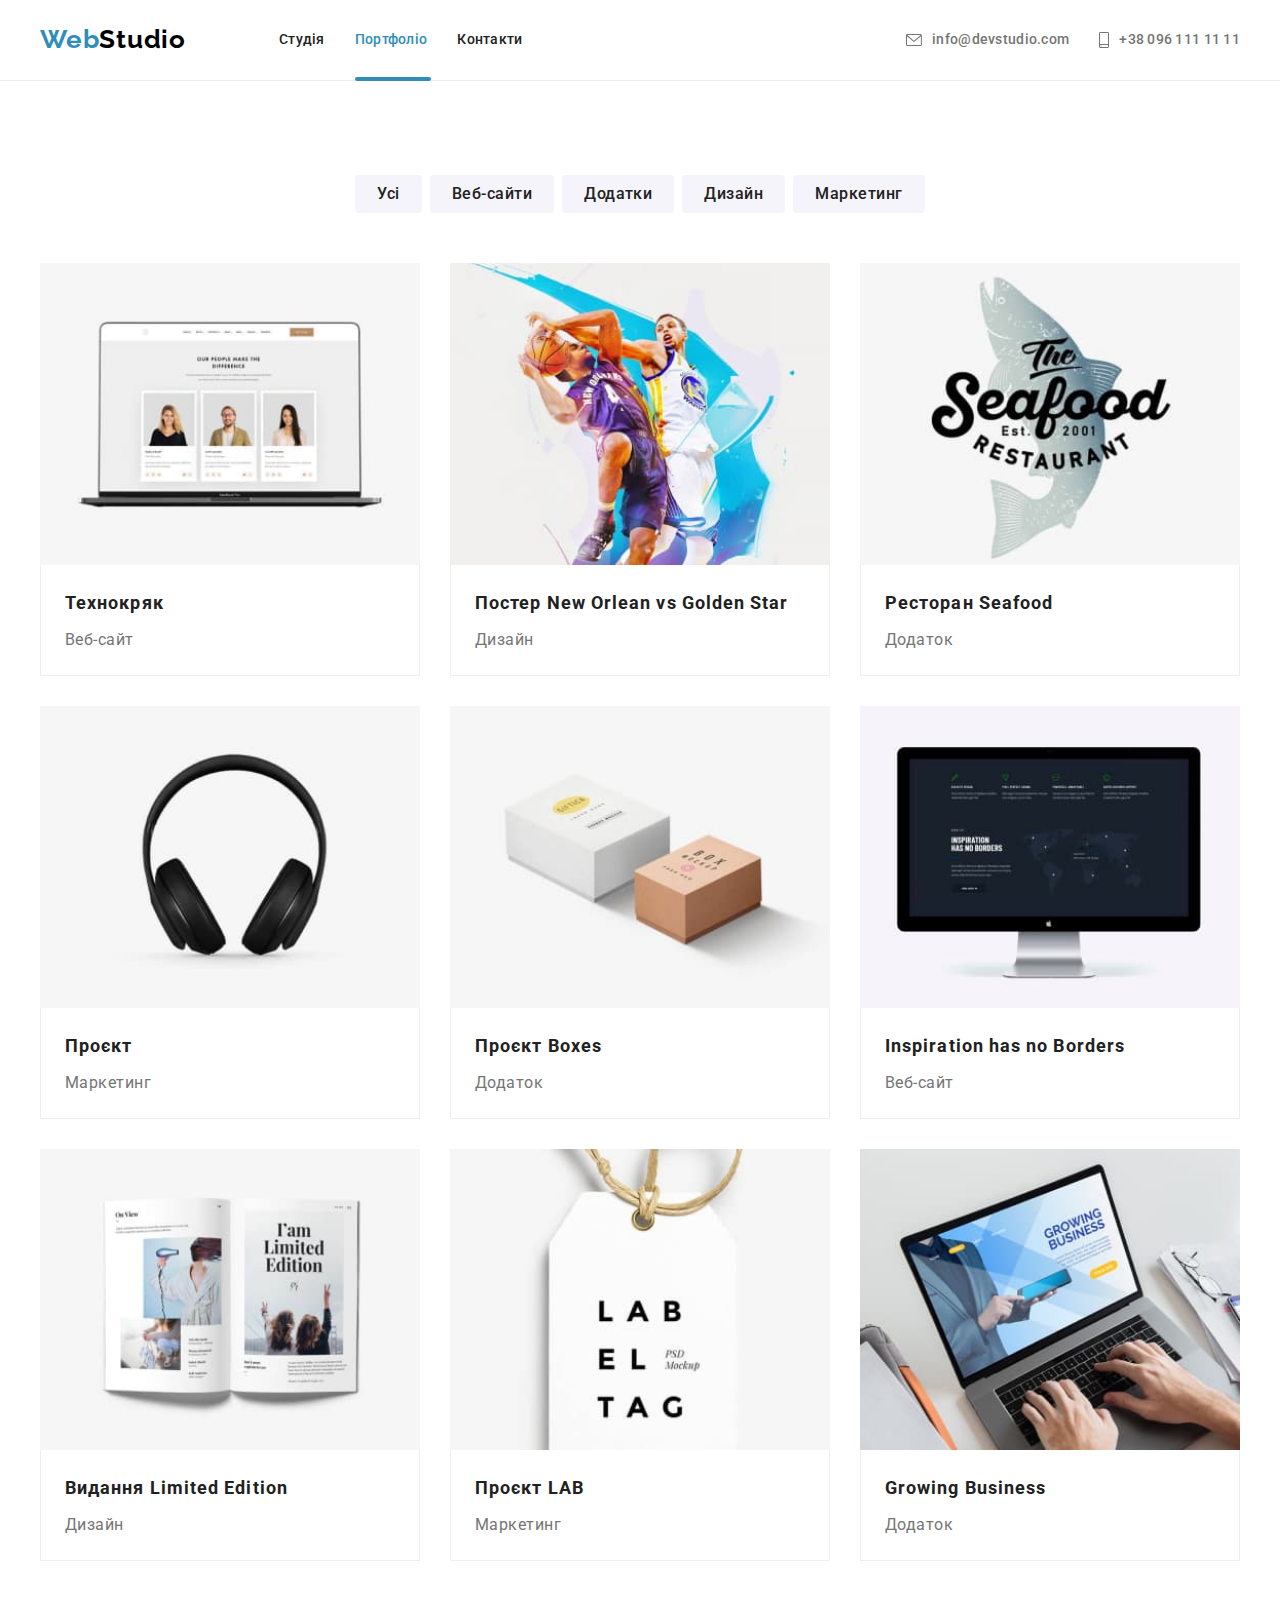
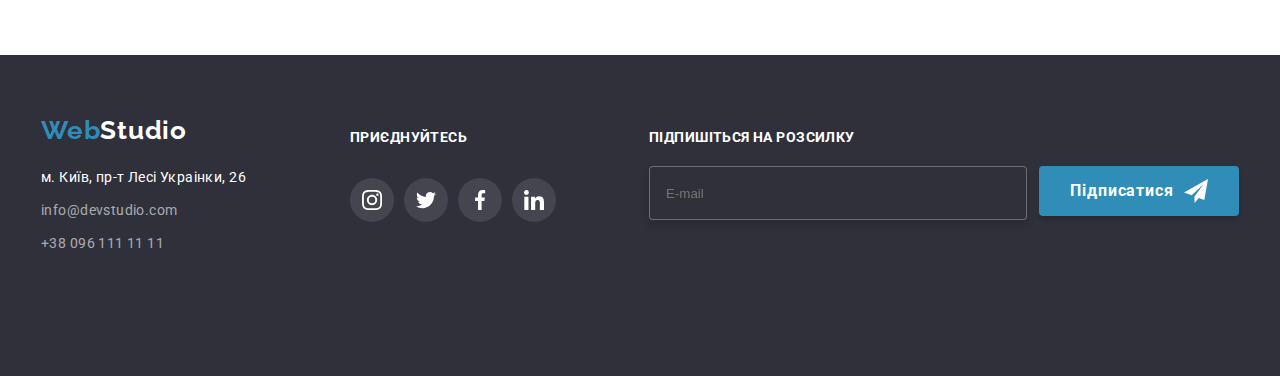
==== commit b6fbef9b: "add js" ====
--- a/portfolio.html
+++ b/portfolio.html
@@ -24,7 +24,9 @@
     <!--Header-->
     <header class="header">
       <div class="container header__container">
-        <a href="/" class="link logo">Web<span class="header__logo">Studio</span></a>
+        <a href="/" class="link logo"
+          >Web<span class="header__logo">Studio</span></a
+        >
 
         <nav class="navigation">
           <ul class="menu">
@@ -32,14 +34,20 @@
               <a href="./index.html" class="menu__link">Студія</a>
             </li>
             <li class="menu__item">
-              <a href="./portfolio.html" class="menu__link current">Портфоліо</a>
+              <a href="./portfolio.html" class="menu__link current"
+                >Портфоліо</a
+              >
             </li>
             <li><a href="#" class="menu__link">Контакти</a></li>
           </ul>
         </nav>
         <ul class="contact">
           <li>
-            <a href="mailto:info@devstudio.com" lang="en" class="link contacts__link">
+            <a
+              href="mailto:info@devstudio.com"
+              lang="en"
+              class="link contacts__link"
+            >
               <svg class="contact__icon" width="16" height="12">
                 <use href="./images/icons.svg#icon-mail"></use>
               </svg>
@@ -71,10 +79,16 @@
             <nav class="mobile-navigation">
               <ul class="mobile-menu__list">
                 <li class="mobile-menu__item">
-                  <a href="./index.html" class="mobile-menu__link link">Студія</a>
+                  <a href="./index.html" class="mobile-menu__link link"
+                    >Студія</a
+                  >
                 </li>
                 <li class="mobile-menu__item">
-                  <a href="./portfolio.html" class="mobile-menu__link link current">Портфоліо</a>
+                  <a
+                    href="./portfolio.html"
+                    class="mobile-menu__link link current"
+                    >Портфоліо</a
+                  >
                 </li>
                 <li class="mobile-menu__item">
                   <a href="#" class="mobile-menu__link link">Контакти</a>
@@ -85,10 +99,16 @@
           <div class="mobile-menu__bot">
             <ul class="mobile-contact">
               <li class="mobile-contact__item-tel">
-                <a href="tel:+380961111111" class="link mobile-contact__tel">+38 096 111 11 11</a>
+                <a href="tel:+380961111111" class="link mobile-contact__tel"
+                  >+38 096 111 11 11</a
+                >
               </li>
               <li class="mobile-contact__item-mail">
-                <a href="mailto:info@devstudio.com" lang="en" class="link mobile-contact__mail">
+                <a
+                  href="mailto:info@devstudio.com"
+                  lang="en"
+                  class="link mobile-contact__mail"
+                >
                   info@devstudio.com</a
                 >
               </li>
@@ -118,19 +138,54 @@
           <!--Filter btn-->
           <ul class="filter">
             <li class="filter__element">
-              <button type="button" class="filter__button">Усі</button>
+              <button
+                type="button"
+                name="Все"
+                value="Все"
+                class="filter__button"
+              >
+                Усі
+              </button>
             </li>
             <li class="filter__element">
-              <button type="button" class="filter__button">Веб-сайти</button>
+              <button
+                type="button"
+                name="Веб-сайты"
+                value="Веб-сайт"
+                class="filter__button"
+              >
+                Веб-сайти
+              </button>
             </li>
             <li class="filter__element">
-              <button type="button" class="filter__button">Додатки</button>
+              <button
+                type="button"
+                name="Додаток"
+                value="Додаток"
+                class="filter__button"
+              >
+                Додатки
+              </button>
             </li>
             <li class="filter__element">
-              <button type="button" class="filter__button">Дизайн</button>
+              <button
+                type="button"
+                name="Дизайн"
+                value="Дизайн"
+                class="filter__button"
+              >
+                Дизайн
+              </button>
             </li>
             <li class="filter__element">
-              <button type="button" class="filter__button">Маркетинг</button>
+              <button
+                type="button"
+                name="Маркетинг"
+                value="Маркетинг"
+                class="filter__button"
+              >
+                Маркетинг
+              </button>
             </li>
           </ul>
           <!--Portfolio-->
@@ -168,9 +223,10 @@
                     />
                   </picture>
                   <p class="pop-up__meta">
-                    Ресурс пропонує комплексні пропозиції з різним рівнем функціоналу та сервісів.
-                    Все це дозволить відвідувачу отримати вичерпні відомості про компанію чи
-                    приватну особу. хрю хрю
+                    Ресурс пропонує комплексні пропозиції з різним рівнем
+                    функціоналу та сервісів. Все це дозволить відвідувачу
+                    отримати вичерпні відомості про компанію чи приватну особу.
+                    Бла бла
                   </p>
                 </div>
                 <div class="product__item-meta">
@@ -212,9 +268,9 @@
                     />
                   </picture>
                   <p class="pop-up__meta">
-                    Ресурс пропонує комплексні пропозиції з різним рівнем функціоналу та сервісів.
-                    Все це дозволить відвідувачу отримати вичерпні відомості про компанію чи
-                    приватну особу.
+                    Ресурс пропонує комплексні пропозиції з різним рівнем
+                    функціоналу та сервісів. Все це дозволить відвідувачу
+                    отримати вичерпні відомості про компанію чи приватну особу.
                   </p>
                 </div>
                 <div class="product__item-meta">
@@ -258,13 +314,15 @@
                     />
                   </picture>
                   <p class="pop-up__meta">
-                    Ресурс пропонує комплексні пропозиції з різним рівнем функціоналу та сервісів.
-                    Все це дозволить відвідувачу отримати вичерпні відомості про компанію чи
-                    приватну особу.
-                  </p>
-                </div>
-                <div class="product__item-meta">
-                  <h2 class="product__item-title">Ресторан <span lang="en">Seafood</span></h2>
+                    Ресурс пропонує комплексні пропозиції з різним рівнем
+                    функціоналу та сервісів. Все це дозволить відвідувачу
+                    отримати вичерпні відомості про компанію чи приватну особу.
+                  </p>
+                </div>
+                <div class="product__item-meta">
+                  <h2 class="product__item-title">
+                    Ресторан <span lang="en">Seafood</span>
+                  </h2>
                   <p class="product__item-text">Додаток</p>
                 </div></a
               >
@@ -302,9 +360,9 @@
                     />
                   </picture>
                   <p class="pop-up__meta">
-                    Ресурс пропонує комплексні пропозиції з різним рівнем функціоналу та сервісів.
-                    Все це дозволить відвідувачу отримати вичерпні відомості про компанію чи
-                    приватну особу.
+                    Ресурс пропонує комплексні пропозиції з різним рівнем
+                    функціоналу та сервісів. Все це дозволить відвідувачу
+                    отримати вичерпні відомості про компанію чи приватну особу.
                   </p>
                 </div>
                 <div class="product__item-meta">
@@ -346,13 +404,15 @@
                     />
                   </picture>
                   <p class="pop-up__meta">
-                    Ресурс пропонує комплексні пропозиції з різним рівнем функціоналу та сервісів.
-                    Все це дозволить відвідувачу отримати вичерпні відомості про компанію чи
-                    приватну особу.
-                  </p>
-                </div>
-                <div class="product__item-meta">
-                  <h2 class="product__item-title">Проєкт <span lang="en">Boxes</span></h2>
+                    Ресурс пропонує комплексні пропозиції з різним рівнем
+                    функціоналу та сервісів. Все це дозволить відвідувачу
+                    отримати вичерпні відомості про компанію чи приватну особу.
+                  </p>
+                </div>
+                <div class="product__item-meta">
+                  <h2 class="product__item-title">
+                    Проєкт <span lang="en">Boxes</span>
+                  </h2>
                   <p class="product__item-text">Додаток</p>
                 </div></a
               >
@@ -390,9 +450,9 @@
                     />
                   </picture>
                   <p class="pop-up__meta">
-                    Ресурс пропонує комплексні пропозиції з різним рівнем функціоналу та сервісів.
-                    Все це дозволить відвідувачу отримати вичерпні відомості про компанію чи
-                    приватну особу.
+                    Ресурс пропонує комплексні пропозиції з різним рівнем
+                    функціоналу та сервісів. Все це дозволить відвідувачу
+                    отримати вичерпні відомості про компанію чи приватну особу.
                   </p>
                 </div>
                 <div class="product__item-meta">
@@ -436,9 +496,9 @@
                     />
                   </picture>
                   <p class="pop-up__meta">
-                    Ресурс пропонує комплексні пропозиції з різним рівнем функціоналу та сервісів.
-                    Все це дозволить відвідувачу отримати вичерпні відомості про компанію чи
-                    приватну особу.
+                    Ресурс пропонує комплексні пропозиції з різним рівнем
+                    функціоналу та сервісів. Все це дозволить відвідувачу
+                    отримати вичерпні відомості про компанію чи приватну особу.
                   </p>
                 </div>
                 <div class="product__item-meta">
@@ -482,13 +542,15 @@
                     />
                   </picture>
                   <p class="pop-up__meta">
-                    Ресурс пропонує комплексні пропозиції з різним рівнем функціоналу та сервісів.
-                    Все це дозволить відвідувачу отримати вичерпні відомості про компанію чи
-                    приватну особу.
-                  </p>
-                </div>
-                <div class="product__item-meta">
-                  <h2 class="product__item-title">Проєкт <span lang="en">LAB</span></h2>
+                    Ресурс пропонує комплексні пропозиції з різним рівнем
+                    функціоналу та сервісів. Все це дозволить відвідувачу
+                    отримати вичерпні відомості про компанію чи приватну особу.
+                  </p>
+                </div>
+                <div class="product__item-meta">
+                  <h2 class="product__item-title">
+                    Проєкт <span lang="en">LAB</span>
+                  </h2>
                   <p class="product__item-text">Маркетинг</p>
                 </div>
               </a>
@@ -526,13 +588,15 @@
                     />
                   </picture>
                   <p class="pop-up__meta">
-                    Ресурс пропонує комплексні пропозиції з різним рівнем функціоналу та сервісів.
-                    Все це дозволить відвідувачу отримати вичерпні відомості про компанію чи
-                    приватну особу.
-                  </p>
-                </div>
-                <div class="product__item-meta">
-                  <h2 class="product__item-title"><span lang="en">Growing Business</span></h2>
+                    Ресурс пропонує комплексні пропозиції з різним рівнем
+                    функціоналу та сервісів. Все це дозволить відвідувачу
+                    отримати вичерпні відомості про компанію чи приватну особу.
+                  </p>
+                </div>
+                <div class="product__item-meta">
+                  <h2 class="product__item-title">
+                    <span lang="en">Growing Business</span>
+                  </h2>
                   <p class="product__item-text">Додаток</p>
                 </div></a
               >
@@ -560,12 +624,17 @@
                 >
               </li>
               <li>
-                <a href="mailto:info@devstudio.com" lang="en" class="link footer-contacts"
+                <a
+                  href="mailto:info@devstudio.com"
+                  lang="en"
+                  class="link footer-contacts"
                   >info@devstudio.com</a
                 >
               </li>
               <li>
-                <a href="tel:+380961111111" class="link footer-contacts">+38 096 111 11 11</a>
+                <a href="tel:+380961111111" class="link footer-contacts"
+                  >+38 096 111 11 11</a
+                >
               </li>
             </ul>
           </address>
@@ -631,5 +700,6 @@
       </div>
     </footer>
     <script src="./js/mobile-menu.js"></script>
+    <script src="./js/button.js"></script>
   </body>
 </html>
--- a/css/main.min.css
+++ b/css/main.min.css
@@ -1 +1 @@
-:root{--brend-color: #2196f3;--text-color: #757575;--title-text-color: #212121;--primery-background-color: #ffffff;--secondary-background-color: #f5f4fa;--accent-whit-color: #ffffff;--footer-background-color: #2f303a;--bg-gradient: linear-gradient(to right, rgba(47, 48, 58, 0.4), rgba(47, 48, 58, 0.4));--main-bold-weight: 700;--main-font: Roboto, sans-serif}h1,h2,h3,h4,h5,h6,p{margin:0}ul{list-style:none;margin:0;padding-left:0}img{display:block;max-width:100%;height:auto;width:100%}.link{text-decoration:none}.visually-hidden{position:absolute;white-space:nowrap;width:1px;height:1px;overflow:hidden;border:0;padding:0;clip:rect(0 0 0 0);-webkit-clip-path:inset(50%);clip-path:inset(50%);margin:-1px}body{font-family:var(--main-font);color:var(--text-color);background:var(--primery-background-color);font-size:14px;margin:0}.container{margin:0 auto;padding-left:15px;padding-right:15px}@media screen and (min-width: 480px){.container{max-width:480px}}@media screen and (min-width: 768px){.container{max-width:768px}}@media screen and (min-width: 1200px){.container{max-width:1200px}}.section{padding-top:60px;padding-bottom:60px}@media screen and (min-width: 768px){.section{padding-top:60px;padding-bottom:60px}}@media screen and (min-width: 1200px){.section{padding-top:94px;padding-bottom:94px}}.section-title{margin-bottom:30px;font-size:28px;line-height:1.17;letter-spacing:.03em;text-align:center;color:var(--title-text-color)}@media screen and (min-width: 1200px){.section-title{margin-bottom:50px;font-size:36px;line-height:1.16;letter-spacing:.03em}}.no-scroll{overflow:hidden}.button{display:block;margin:0 auto;font-weight:700;font-size:16px;line-height:1.87;letter-spacing:.06em;font-family:inherit;border-width:0px;cursor:pointer;color:var(--accent-whit-color);box-shadow:0px 4px 4px rgba(0,0,0,.15);border-radius:4px;background-color:var(--brend-color);transition-duration:250ms;transition-timing-function:cubic-bezier(0.4, 0, 0.2, 1)}.logo{font-family:Raleway;font-weight:var(--main-bold-weight);font-size:24px;line-height:1.16;letter-spacing:.03em;color:var(--brend-color);padding-top:15px;padding-bottom:15px}@media screen and (min-width: 1200px){.logo{margin-right:93px;padding-top:24px;padding-bottom:25px;font-size:26px;line-height:1.19;letter-spacing:.03em}}.header__logo{color:#000}.footer__logo{display:block;padding-top:0;padding-bottom:20px}.footer__logo-alt{color:var(--accent-whit-color)}.header{border-bottom:1px solid #ececec;margin-right:auto}.header__container{display:flex;justify-content:space-between}.navigation{display:none}@media screen and (min-width: 768px){.navigation{display:flex}}.menu{display:flex;gap:30px}.menu__item{position:relative}.menu__link{padding-top:32px;padding-bottom:32px;font-weight:500;line-height:1.14;letter-spacing:.02em;color:var(--title-text-color);display:inline-block;text-decoration:none;transition-duration:250ms;transition-timing-function:cubic-bezier(0.4, 0, 0.2, 1)}.menu__link.current{color:var(--brend-color)}.menu__link.current::after{content:"";width:100%;left:0;bottom:-1px;border-radius:2px;position:absolute;border:2px solid var(--brend-color)}.menu__link:hover,.menu__link:focus{color:var(--brend-color)}.contact{display:none}@media screen and (min-width: 768px){.contact{display:flex;flex-direction:column;justify-content:center}.contact li:first-child .contacts__link{padding-bottom:10px}}@media screen and (min-width: 1200px){.contact{flex-direction:row;gap:30px;margin-left:auto}}.contacts__link{display:flex;align-items:center;font-weight:500;line-height:1.14;letter-spacing:.02em;color:var(--text-color);text-decoration:none;transition-duration:250ms;transition-timing-function:cubic-bezier(0.4, 0, 0.2, 1)}.contacts__link:hover,.contacts__link:focus{color:var(--brend-color)}.contacts__link:hover .contact__icon,.contacts__link:focus .contact__icon{fill:var(--brend-color)}@media screen and (min-width: 1200px){.contacts__link{padding-top:32px;padding-bottom:32px}}.contact__icon{fill:var(--text-color);margin-right:10px}.open-btn{width:40px;height:40px;background-color:rgba(0,0,0,0);border:none;padding:0;margin:10px 0;color:var(--title-text-color)}.open-btn:hover,.open-btn:focus{fill:var(--brend-color)}@media screen and (min-width: 768px){.open-btn{display:none}}.mobile-menu{position:fixed;top:0;width:100vw;height:100vh;background-color:#fff;z-index:1;padding-top:10px;padding-bottom:48px;transition-duration:250ms;transition-timing-function:cubic-bezier(0.4, 0, 0.2, 1)}.mobile-menu>.container{height:100%;display:flex;flex-direction:column;justify-content:space-between}@media screen and (min-width: 768px){.mobile-menu{display:none}}.close-btn{display:block;width:40px;height:40px;background-color:rgba(0,0,0,0);border:none;padding:0;margin-left:auto;transition-duration:250ms;transition-timing-function:cubic-bezier(0.4, 0, 0.2, 1);color:var(--title-text-color)}.close-btn:hover,.close-btn:focus{fill:var(--brend-color)}.mobile-menu__item:not(:last-child){margin-bottom:32px}.mobile-menu__link{font-weight:500;font-size:40px;line-height:1.17;letter-spacing:.03em;color:var(--title-text-color);transition-duration:250ms;transition-timing-function:cubic-bezier(0.4, 0, 0.2, 1)}.mobile-menu__link.current{color:var(--brend-color)}.mobile-menu__link:hover,.mobile-menu__link:focus{color:var(--brend-color)}.mobile-contact__item-tel{margin-bottom:32px}.mobile-contact__item-mail{margin-bottom:64px}.mobile-contact__tel{font-weight:500;font-size:34px;line-height:1.17;color:var(--brend-color);transition-duration:250ms;transition-timing-function:cubic-bezier(0.4, 0, 0.2, 1)}@media screen and (min-width: 480px){.mobile-contact__tel{letter-spacing:.02em}}.mobile-contact__mail{font-weight:500;font-size:24px;line-height:1.16;letter-spacing:.02em;color:var(--text-color);transition-duration:250ms;transition-timing-function:cubic-bezier(0.4, 0, 0.2, 1)}.mobile-soc__list{display:flex;flex-wrap:wrap;position:relative}.mobile-soc__item{padding-left:10px;padding-top:10px}.mobile-soc__item:not(:last-child){margin-right:10px}.mobile-soc__item:not(:last-child)::after{position:absolute;content:"";display:inline-block;height:22px;width:1px;background-color:rgba(33,33,33,.2);margin-left:10px}@media screen and (min-width: 480px){.mobile-soc__item:not(:first-child){padding-left:10px}}.mobile-soc__link{font-weight:500;font-size:18px;line-height:1.22;letter-spacing:.02em;color:var(--brend-color);transition-duration:250ms;transition-timing-function:cubic-bezier(0.4, 0, 0.2, 1)}.hero{max-width:1600px;min-height:400px;margin-left:auto;margin-right:auto;padding-top:118px;padding-bottom:118px;background-image:var(--bg-gradient),url(../images/background-mob.jpg);background-size:cover;background-position:center;background-color:#2f303a}@media(min-device-pixel-ratio: 2),(-webkit-min-device-pixel-ratio: 2),(min-resolution: 192dpi),(min-resolution: 2dppx){.hero{background-image:var(--bg-gradient),url(../images/background-mob-2x.jpg)}}@media screen and (min-width: 768px){.hero{background-image:var(--bg-gradient),url(../images/background-tab.jpg)}}@media screen and (min-width: 768px)and (min-device-pixel-ratio: 2),screen and (min-width: 768px)and (-webkit-min-device-pixel-ratio: 2),screen and (min-width: 768px)and (min-resolution: 192dpi),screen and (min-width: 768px)and (min-resolution: 2dppx){.hero{background-image:var(--bg-gradient),url(../images/background-tab-2x.jpg)}}@media screen and (min-width: 1200px){.hero{min-height:600px;padding-top:200px;padding-bottom:200px;background-image:var(--bg-gradient),url(../images/background.jpg)}}@media screen and (min-width: 1200px)and (min-device-pixel-ratio: 2),screen and (min-width: 1200px)and (-webkit-min-device-pixel-ratio: 2),screen and (min-width: 1200px)and (min-resolution: 192dpi),screen and (min-width: 1200px)and (min-resolution: 2dppx){.hero{background-image:var(--bg-gradient),url(../images/background-2x.jpg)}}.hero__title{font-weight:900;font-size:26px;line-height:1.61;letter-spacing:.06em;margin:0 auto;margin-bottom:30px;color:var(--accent-whit-color);text-align:center;text-transform:uppercase;max-width:360px}@media screen and (min-width: 768px){.hero__title{max-width:360px}}@media screen and (min-width: 1200px){.hero__title{max-width:696px;font-size:44px;line-height:1.36}}.hero__btn{min-width:200px;height:50px}@media screen and (min-width: 1200px){.hero__btn{min-width:216px;height:50px}}.hero__btn:hover,.hero__btn:active{background-color:#188ce8}@media screen and (min-width: 768px){.benefit-cart{display:flex;flex-wrap:wrap;gap:30px}}@media screen and (min-width: 1200px){.benefit-cart{flex-wrap:nowrap}}.benefit-cart__item{width:100%}.benefit-cart__item:not(:last-child){margin-bottom:30px}@media screen and (min-width: 768px){.benefit-cart__item{width:calc((100% - 30px)/2)}.benefit-cart__item:not(:last-child){margin-bottom:0}}@media screen and (min-width: 1200px){.benefit-cart__item{width:calc((100% - 60px)/3)}}.benefit-cart__label{display:flex;justify-content:center;align-items:center;width:100%;height:120px;margin-bottom:30px;background-color:var(--secondary-background-color);border-radius:4px}@media screen and (min-width: 1200px){.benefit-cart__label{width:270px}}.benefit-cart__title{margin-bottom:10px;color:var(--title-text-color);line-height:1.14;letter-spacing:.03em;text-transform:uppercase;text-align:center}.benefit-cart__text{line-height:1.71;letter-spacing:.03em}.work{display:none}@media screen and (min-width: 1200px){.work{display:block;padding-top:0}.work__list{display:flex;gap:30px}.work__item{width:calc((100% - 60px)/3)}.work__wrap{position:relative}.work__title{position:absolute;width:100%;height:70px;bottom:0;font-size:14px;line-height:1.14;letter-spacing:.03em;text-transform:uppercase;color:var(--accent-whit-color);background-color:rgba(47,48,58,.8);display:flex;justify-content:center;align-items:center}}.team{background-color:var(--secondary-background-color)}@media screen and (min-width: 768px){.team__list{display:flex;flex-wrap:wrap;gap:30px}}@media screen and (min-width: 1200px){.team__list{flex-wrap:nowrap}}.team__item{width:100%;margin-bottom:30px;background:var(--primery-background-color);box-shadow:0px 1px 3px rgba(0,0,0,.12),0px 1px 1px rgba(0,0,0,.14),0px 2px 1px rgba(0,0,0,.2);border-radius:0px 0px 4px 4px}@media screen and (min-width: 768px){.team__item{width:calc((100% - 30px)/2);margin-bottom:0}}@media screen and (min-width: 1200px){.team__item{width:calc((100% - 60px)/3)}}.team-label{padding-top:30px;padding-bottom:24px;text-align:center}@media screen and (min-width: 1200px){.team-label{padding-bottom:30px}}.team-label__title{margin-bottom:10px;color:var(--title-text-color);font-weight:500;font-size:16px;line-height:1.16;letter-spacing:.03em}.team-label__position{margin-bottom:16px;font-size:16px;line-height:1.18;letter-spacing:.03em}.soc-list{display:flex;justify-content:center;align-items:center;gap:10px}.soc-list__link{fill:#afb1b8;display:flex;justify-content:center;align-items:center;width:44px;height:44px;border-radius:50%;transition-duration:250ms;transition-timing-function:cubic-bezier(0.4, 0, 0.2, 1)}.soc-list__link:hover,.soc-list__link:focus{fill:var(--accent-whit-color);background-color:var(--brend-color)}.client-list{display:flex;flex-wrap:wrap;gap:30px}@media screen and (min-width: 1200px){.client-list{flex-wrap:nowrap;justify-content:center;align-items:center}}.client-list__item{width:100%;width:calc((100% - 30px)/2)}@media screen and (min-width: 768px){.client-list__item{width:calc((100% - 60px)/3)}}.client-list__link{width:auto;height:92px;border:1px solid #afb1b8;border-radius:4px;fill:#afb1b8;display:flex;justify-content:center;align-items:center;transition-duration:250ms;transition-timing-function:cubic-bezier(0.4, 0, 0.2, 1)}.client-list__link:hover,.client-list__link:focus{fill:var(--brend-color);border-color:var(--brend-color)}.footer{padding-top:60px;padding-bottom:60px;margin:0 auto;background-color:var(--footer-background-color)}@media screen and (min-width: 1200px){.footer{margin-bottom:0}}.footer__container{text-align:center}@media screen and (min-width: 768px){.footer__container{display:flex;justify-content:center;flex-wrap:wrap}}@media screen and (min-width: 1200px){.footer__container{text-align:left;flex-wrap:nowrap}}@media screen and (min-width: 1200px){.footer-info:first-child{margin-right:70px}}.footer-address{margin-bottom:9px;color:var(--accent-whit-color);font-style:normal;line-height:1.71;letter-spacing:.03em;display:block}.footer-contacts{margin-top:9px;display:block;color:rgba(255,255,255,.6);font-style:normal;line-height:1.71;letter-spacing:.03em;transition-timing-function:cubic-bezier(0.4, 0, 0.2, 1);transition-duration:250ms}.footer-contacts:hover,.footer-contacts:focus{color:var(--brend-color)}.footer-info{margin-bottom:60px}@media screen and (min-width: 768px){.footer-info:first-child{margin-right:165px}}@media screen and (min-width: 1200px){.footer-info:first-child{margin-right:70px}}.backdrop{position:fixed;top:0;left:0;width:100%;height:100vh;background-color:rgba(0,0,0,.2);transition:opacity 200ms Linear,visibility 200ms Linear}.modal{position:absolute;top:0;left:0;right:0;bottom:0;width:100%;height:609px;margin:auto;padding:30px;background-color:#fff;box-shadow:0px 1px 3px rgba(0,0,0,.12),0px 1px 1px rgba(0,0,0,.14),0px 2px 1px rgba(0,0,0,.2);border-radius:4px;transition-duration:250ms;transition-property:scale;transition-timing-function:cubic-bezier(0.4, 0, 0.2, 1)}@media screen and (min-width: 480px){.modal{width:450px;padding:40px}}@media screen and (min-width: 1200px){.modal{width:528px;height:581px}}.backdrop.in-hidden .modal{transform:translate(-50%, -50%) scale(0)}.modal__close-btn{position:absolute;top:8px;right:8px;width:30px;height:30px;fill:#000;background-color:#fff;border:1px solid rgba(0,0,0,.1);border-radius:50%;display:flex;align-items:center;justify-content:center;cursor:pointer;transition-duration:250ms;transition-timing-function:cubic-bezier(0.4, 0, 0.2, 1)}.modal__close-btn:hover,.modal__close-btn:focus{fill:var(--brend-color)}.is-hidden{visibility:hidden;opacity:0;pointer-events:all}.modal-title{font-weight:700;font-size:20px;line-height:1.15;letter-spacing:.03em;text-align:center;margin-bottom:12px;color:var(--title-text-color)}.modal-form__field{display:flex;flex-direction:column;margin-bottom:10px}.modal-form__label span{display:block;margin-bottom:4px;font-size:12px;line-height:1.16;letter-spacing:.01em;color:var(--text-color)}.input-wrap{position:relative;align-items:center}.input{display:block;padding:12px;width:100%;height:40px;border:1px solid rgba(33,33,33,.2);border-radius:4px;padding-left:42px;outline:rgba(0,0,0,0);transition-duration:250ms;transition-timing-function:cubic-bezier(0.4, 0, 0.2, 1)}@media screen and (min-width: 1200px){.input{width:448px}}.input:hover,.input:focus{border-color:var(--brend-color)}.input:hover+.input-icon,.input:focus+.input-icon{fill:var(--brend-color)}.input-icon{position:absolute;left:15px;top:50%;transform:translateY(-50%);transition-duration:250ms;transition-timing-function:cubic-bezier(0.4, 0, 0.2, 1)}.modal-text-field{margin-bottom:20px}.modal-text{padding:12px 16px;width:100%;height:120px;border:1px solid rgba(33,33,33,.2);border-radius:4px;outline:rgba(0,0,0,0);resize:none;transition-duration:250ms;transition-timing-function:cubic-bezier(0.4, 0, 0.2, 1)}@media screen and (min-width: 1200px){.modal-text{width:448px}}.modal-text:hover,.modal-text:focus{border-color:var(--brend-color)}.modal-text::-moz-placeholder{font-size:14px;line-height:1.14;letter-spacing:.01em;color:rgba(117,117,117,.5)}.modal-text:-ms-input-placeholder{font-size:14px;line-height:1.14;letter-spacing:.01em;color:rgba(117,117,117,.5)}.modal-text::placeholder{font-size:14px;line-height:1.14;letter-spacing:.01em;color:rgba(117,117,117,.5)}@media screen and (min-width: 1200px){.modal-text::-moz-placeholder{font-size:12px;line-height:1.14;letter-spacing:.01em}.modal-text:-ms-input-placeholder{font-size:12px;line-height:1.14;letter-spacing:.01em}.modal-text::placeholder{font-size:12px;line-height:1.14;letter-spacing:.01em}}.checkbox-text{font-size:12px;line-height:1.16;letter-spacing:.01em;display:flex;flex-wrap:wrap;justify-content:center;align-items:center}@media screen and (min-width: 1200px){.checkbox-text{font-size:14px;line-height:1.71;letter-spacing:.01em}}.checkbox-text span{width:16px;height:15px;border:2px solid #212121;border-radius:3px;margin-right:7px;fill:rgba(0,0,0,0)}.modal-field-check{margin-bottom:30px}.input-check:checked+.checkbox-text span{background-color:var(--brend-color);border:none;fill:var(--accent-whit-color)}.privacy-linck{line-height:1.71;letter-spacing:.03em;color:var(--brend-color)}.submit-btn{width:200px;height:50px}.submit-btn:hover,.submit-btn:focus{background-color:#188ce8;outline:#188ce8}.filter{display:flex;flex-wrap:wrap;justify-content:start;gap:8px}@media screen and (min-width: 768px){.filter{justify-content:center}}.filter__button{border-radius:4px;border-width:0px;margin-bottom:15px;padding:6px 22px;font-family:inherit;background-color:var(--secondary-background-color);color:var(--title-text-color);font-weight:500;font-size:16px;line-height:1.62;letter-spacing:.03em;cursor:pointer;transition-duration:250ms;transition-timing-function:cubic-bezier(0.4, 0, 0.2, 1)}@media screen and (min-width: 768px){.filter__button{margin-bottom:50px}}.filter__button:hover,.filter__button:focus{background-color:var(--brend-color);color:var(--accent-whit-color);box-shadow:0px 3px 1px rgba(0,0,0,.1),0px 1px 2px rgba(0,0,0,.08),0px 2px 2px rgba(0,0,0,.12)}@media screen and (min-width: 768px){.product{display:flex;flex-wrap:wrap;gap:30px}}.product__item{width:100%}.product__item:not(:last-child){margin-bottom:30px}@media screen and (min-width: 768px){.product__item{width:calc((100% - 30px)/2)}.product__item:not(:last-child){margin-bottom:0px}}@media screen and (min-width: 1200px){.product__item{width:calc((100% - 60px)/3)}}.product__item-link{display:flex;flex-direction:column;height:100%;transition-duration:250ms;transition-timing-function:cubic-bezier(0.4, 0, 0.2, 1)}.product__item-link:hover,.product__item-link:focus{box-shadow:0px 1px 1px rgba(0,0,0,.12),0px 4px 4px rgba(0,0,0,.06),1px 4px 6px rgba(0,0,0,.16)}.product__item-meta{flex-grow:1;border:#eee 1px solid;border-top:none;padding:20px 24px}.product__item-title{margin-bottom:4px;color:var(--title-text-color);font-size:18px;line-height:2;letter-spacing:.06em}.product__item-text{color:var(--text-color);font-size:16px;line-height:1.87;letter-spacing:.03em}.pop-up{position:relative;overflow:hidden}.pop-up__meta{position:absolute;width:100%;height:100%;left:0;bottom:0;padding:63px 24px;display:flex;justify-content:center;align-items:center;font-size:18px;line-height:1.56;letter-spacing:.03em;color:var(--accent-whit-color);background-color:rgba(33,150,243,.9);transition-duration:250ms;transition-property:transform;transition-timing-function:cubic-bezier(0.4, 0, 0.2, 1);transform:translateY(100%)}.product__item-link:hover .pop-up__meta,.product__item-link:focus .pop-up__meta{transform:translateY(0)}@media screen and (min-width: 1200px){.studio-social{margin-right:93px;padding-top:15px}}.studio-social__title{margin-bottom:20px;font-size:14px;line-height:1.14;letter-spacing:.03em;text-transform:uppercase;color:var(--accent-whit-color)}@media screen and (min-width: 1200px){.studio-social__title{margin-bottom:32px}}.studio-social__list{justify-content:center;display:flex;gap:10px}.studio-social__link{fill:var(--accent-whit-color);display:flex;justify-content:center;align-items:center;width:44px;height:44px;border-radius:50%;background-color:rgba(255,255,255,.1);transition-duration:250ms;transition-timing-function:cubic-bezier(0.4, 0, 0.2, 1)}.studio-social__link:hover,.studio-social__link:focus{background-color:var(--brend-color)}.subscription{padding-top:15px}.subscription__title{margin-bottom:20px;font-weight:700;font-size:14px;line-height:1.14;letter-spacing:.03em;text-transform:uppercase;color:var(--accent-whit-color)}.subscription-form{display:flex;flex-wrap:wrap;justify-content:center}@media screen and (min-width: 768px){.subscription-form{flex-direction:column}}@media screen and (min-width: 1200px){.subscription-form{flex-direction:row;flex-wrap:nowrap;justify-content:start}}.subscription-form__email{width:358px;height:50px;margin-bottom:20px;padding-left:16px;border:1px solid rgba(255,255,255,.3);filter:drop-shadow(0px 4px 4px rgba(0, 0, 0, 0.15));border-radius:4px;background-color:var(--footer-background-color);color:#fff}@media screen and (min-width: 1200px){.subscription-form__email{margin-right:12px;margin-bottom:0}}.subscription-btn{display:flex;justify-content:center;align-items:center;width:200px;height:50px}.subscription-btn__icon{fill:var(--accent-whit-color);margin-left:10px}.subscription-btn__icon:hover,.subscription-btn__icon:focus{background-color:#188ce8}/*# sourceMappingURL=main.min.css.map */+:root{--brend-color: #2f8db8;--text-color: #757575;--title-text-color: #212121;--primery-background-color: #ffffff;--secondary-background-color: #f5f4fa;--accent-whit-color: #ffffff;--footer-background-color: #2f303a;--bg-gradient: linear-gradient( to right, rgba(47, 48, 58, 0.4), rgba(47, 48, 58, 0.4) );--main-bold-weight: 700;--main-font: Roboto, sans-serif}h1,h2,h3,h4,h5,h6,p{margin:0}ul{list-style:none;margin:0;padding-left:0}img{display:block;max-width:100%;height:auto;width:100%}.link{text-decoration:none}.visually-hidden{position:absolute;white-space:nowrap;width:1px;height:1px;overflow:hidden;border:0;padding:0;clip:rect(0 0 0 0);-webkit-clip-path:inset(50%);clip-path:inset(50%);margin:-1px}body{font-family:var(--main-font);color:var(--text-color);background:var(--primery-background-color);font-size:14px;margin:0}.container{margin:0 auto;padding-left:15px;padding-right:15px}@media screen and (min-width: 480px){.container{max-width:480px}}@media screen and (min-width: 768px){.container{max-width:768px}}@media screen and (min-width: 1200px){.container{max-width:1200px}}.section{padding-top:60px;padding-bottom:60px}@media screen and (min-width: 768px){.section{padding-top:60px;padding-bottom:60px}}@media screen and (min-width: 1200px){.section{padding-top:94px;padding-bottom:94px}}.section-title{margin-bottom:30px;font-size:28px;line-height:1.17;letter-spacing:.03em;text-align:center;color:var(--title-text-color)}@media screen and (min-width: 1200px){.section-title{margin-bottom:50px;font-size:36px;line-height:1.16;letter-spacing:.03em}}.no-scroll{overflow:hidden}.button{display:block;margin:0 auto;font-weight:700;font-size:16px;line-height:1.87;letter-spacing:.06em;font-family:inherit;border-width:0px;cursor:pointer;color:var(--accent-whit-color);box-shadow:0px 4px 4px rgba(0,0,0,.15);border-radius:4px;background-color:var(--brend-color);transition-duration:250ms;transition-timing-function:cubic-bezier(0.4, 0, 0.2, 1)}.logo{font-family:Raleway;font-weight:var(--main-bold-weight);font-size:24px;line-height:1.16;letter-spacing:.03em;color:var(--brend-color);padding-top:15px;padding-bottom:15px}@media screen and (min-width: 1200px){.logo{margin-right:93px;padding-top:24px;padding-bottom:25px;font-size:26px;line-height:1.19;letter-spacing:.03em}}.header__logo{color:#000}.footer__logo{display:block;padding-top:0;padding-bottom:20px}.footer__logo-alt{color:var(--accent-whit-color)}.header{border-bottom:1px solid #ececec;margin-right:auto}.header__container{display:flex;justify-content:space-between}.navigation{display:none}@media screen and (min-width: 768px){.navigation{display:flex}}.menu{display:flex;gap:30px}.menu__item{position:relative}.menu__link{padding-top:32px;padding-bottom:32px;font-weight:500;line-height:1.14;letter-spacing:.02em;color:var(--title-text-color);display:inline-block;text-decoration:none;transition-duration:250ms;transition-timing-function:cubic-bezier(0.4, 0, 0.2, 1)}.menu__link.current{color:var(--brend-color)}.menu__link.current::after{content:"";width:100%;left:0;bottom:-1px;border-radius:2px;position:absolute;border:2px solid var(--brend-color)}.menu__link:hover,.menu__link:focus{color:var(--brend-color)}.contact{display:none}@media screen and (min-width: 768px){.contact{display:flex;flex-direction:column;justify-content:center}.contact li:first-child .contacts__link{padding-bottom:10px}}@media screen and (min-width: 1200px){.contact{flex-direction:row;gap:30px;margin-left:auto}}.contacts__link{display:flex;align-items:center;font-weight:500;line-height:1.14;letter-spacing:.02em;color:var(--text-color);text-decoration:none;transition-duration:250ms;transition-timing-function:cubic-bezier(0.4, 0, 0.2, 1)}.contacts__link:hover,.contacts__link:focus{color:var(--brend-color)}.contacts__link:hover .contact__icon,.contacts__link:focus .contact__icon{fill:var(--brend-color)}@media screen and (min-width: 1200px){.contacts__link{padding-top:32px;padding-bottom:32px}}.contact__icon{fill:var(--text-color);margin-right:10px}.open-btn{width:40px;height:40px;background-color:rgba(0,0,0,0);border:none;padding:0;margin:10px 0;color:var(--title-text-color)}.open-btn:hover,.open-btn:focus{fill:var(--brend-color)}@media screen and (min-width: 768px){.open-btn{display:none}}.mobile-menu{position:fixed;top:0;width:100vw;height:100vh;background-color:#fff;z-index:1;padding-top:10px;padding-bottom:48px;transition-duration:250ms;transition-timing-function:cubic-bezier(0.4, 0, 0.2, 1)}.mobile-menu>.container{height:100%;display:flex;flex-direction:column;justify-content:space-between}@media screen and (min-width: 768px){.mobile-menu{display:none}}.close-btn{display:block;width:40px;height:40px;background-color:rgba(0,0,0,0);border:none;padding:0;margin-left:auto;transition-duration:250ms;transition-timing-function:cubic-bezier(0.4, 0, 0.2, 1);color:var(--title-text-color)}.close-btn:hover,.close-btn:focus{fill:var(--brend-color)}.mobile-menu__item:not(:last-child){margin-bottom:32px}.mobile-menu__link{font-weight:500;font-size:40px;line-height:1.17;letter-spacing:.03em;color:var(--title-text-color);transition-duration:250ms;transition-timing-function:cubic-bezier(0.4, 0, 0.2, 1)}.mobile-menu__link.current{color:var(--brend-color)}.mobile-menu__link:hover,.mobile-menu__link:focus{color:var(--brend-color)}.mobile-contact__item-tel{margin-bottom:32px}.mobile-contact__item-mail{margin-bottom:64px}.mobile-contact__tel{font-weight:500;font-size:34px;line-height:1.17;color:var(--brend-color);transition-duration:250ms;transition-timing-function:cubic-bezier(0.4, 0, 0.2, 1)}@media screen and (min-width: 480px){.mobile-contact__tel{letter-spacing:.02em}}.mobile-contact__mail{font-weight:500;font-size:24px;line-height:1.16;letter-spacing:.02em;color:var(--text-color);transition-duration:250ms;transition-timing-function:cubic-bezier(0.4, 0, 0.2, 1)}.mobile-soc__list{display:flex;flex-wrap:wrap;position:relative}.mobile-soc__item{padding-left:10px;padding-top:10px}.mobile-soc__item:not(:last-child){margin-right:10px}.mobile-soc__item:not(:last-child)::after{position:absolute;content:"";display:inline-block;height:22px;width:1px;background-color:rgba(33,33,33,.2);margin-left:10px}@media screen and (min-width: 480px){.mobile-soc__item:not(:first-child){padding-left:10px}}.mobile-soc__link{font-weight:500;font-size:18px;line-height:1.22;letter-spacing:.02em;color:var(--brend-color);transition-duration:250ms;transition-timing-function:cubic-bezier(0.4, 0, 0.2, 1)}.hero{max-width:1600px;min-height:400px;margin-left:auto;margin-right:auto;padding-top:118px;padding-bottom:118px;background-image:var(--bg-gradient),url(../images/background-mob.jpg);background-size:cover;background-position:center;background-color:#2f303a}@media(min-device-pixel-ratio: 2),(-webkit-min-device-pixel-ratio: 2),(min-resolution: 192dpi),(min-resolution: 2dppx){.hero{background-image:var(--bg-gradient),url(../images/background-mob-2x.jpg)}}@media screen and (min-width: 768px){.hero{background-image:var(--bg-gradient),url(../images/background-tab.jpg)}}@media screen and (min-width: 768px)and (min-device-pixel-ratio: 2),screen and (min-width: 768px)and (-webkit-min-device-pixel-ratio: 2),screen and (min-width: 768px)and (min-resolution: 192dpi),screen and (min-width: 768px)and (min-resolution: 2dppx){.hero{background-image:var(--bg-gradient),url(../images/background-tab-2x.jpg)}}@media screen and (min-width: 1200px){.hero{min-height:600px;padding-top:200px;padding-bottom:200px;background-image:var(--bg-gradient),url(../images/background.jpg)}}@media screen and (min-width: 1200px)and (min-device-pixel-ratio: 2),screen and (min-width: 1200px)and (-webkit-min-device-pixel-ratio: 2),screen and (min-width: 1200px)and (min-resolution: 192dpi),screen and (min-width: 1200px)and (min-resolution: 2dppx){.hero{background-image:var(--bg-gradient),url(../images/background-2x.jpg)}}.hero__title{font-weight:900;font-size:26px;line-height:1.61;letter-spacing:.06em;margin:0 auto;margin-bottom:30px;color:var(--accent-whit-color);text-align:center;text-transform:uppercase;max-width:360px}@media screen and (min-width: 768px){.hero__title{max-width:360px}}@media screen and (min-width: 1200px){.hero__title{max-width:696px;font-size:44px;line-height:1.36}}.hero__btn{min-width:200px;height:50px}@media screen and (min-width: 1200px){.hero__btn{min-width:216px;height:50px}}.hero__btn:hover,.hero__btn:active{background-color:#188ce8}@media screen and (min-width: 768px){.benefit-cart{display:flex;flex-wrap:wrap;gap:30px}}@media screen and (min-width: 1200px){.benefit-cart{flex-wrap:nowrap}}.benefit-cart__item{width:100%}.benefit-cart__item:not(:last-child){margin-bottom:30px}@media screen and (min-width: 768px){.benefit-cart__item{width:calc((100% - 30px)/2)}.benefit-cart__item:not(:last-child){margin-bottom:0}}@media screen and (min-width: 1200px){.benefit-cart__item{width:calc((100% - 60px)/3)}}.benefit-cart__label{display:flex;justify-content:center;align-items:center;width:100%;height:120px;margin-bottom:30px;background-color:var(--secondary-background-color);border-radius:4px}@media screen and (min-width: 1200px){.benefit-cart__label{width:270px}}.benefit-cart__title{margin-bottom:10px;color:var(--title-text-color);line-height:1.14;letter-spacing:.03em;text-transform:uppercase;text-align:center}.benefit-cart__text{line-height:1.71;letter-spacing:.03em}.work{display:none}@media screen and (min-width: 1200px){.work{display:block;padding-top:0}.work__list{display:flex;gap:30px}.work__item{width:calc((100% - 60px)/3)}.work__wrap{position:relative}.work__title{position:absolute;width:100%;height:70px;bottom:0;font-size:14px;line-height:1.14;letter-spacing:.03em;text-transform:uppercase;color:var(--accent-whit-color);background-color:rgba(47,48,58,.8);display:flex;justify-content:center;align-items:center}}.team{background-color:var(--secondary-background-color)}@media screen and (min-width: 768px){.team__list{display:flex;flex-wrap:wrap;gap:30px}}@media screen and (min-width: 1200px){.team__list{flex-wrap:nowrap}}.team__item{width:100%;margin-bottom:30px;background:var(--primery-background-color);box-shadow:0px 1px 3px rgba(0,0,0,.12),0px 1px 1px rgba(0,0,0,.14),0px 2px 1px rgba(0,0,0,.2);border-radius:0px 0px 4px 4px}@media screen and (min-width: 768px){.team__item{width:calc((100% - 30px)/2);margin-bottom:0}}@media screen and (min-width: 1200px){.team__item{width:calc((100% - 60px)/3)}}.team-label{padding-top:30px;padding-bottom:24px;text-align:center}@media screen and (min-width: 1200px){.team-label{padding-bottom:30px}}.team-label__title{margin-bottom:10px;color:var(--title-text-color);font-weight:500;font-size:16px;line-height:1.16;letter-spacing:.03em}.team-label__position{margin-bottom:16px;font-size:16px;line-height:1.18;letter-spacing:.03em}.soc-list{display:flex;justify-content:center;align-items:center;gap:10px}.soc-list__link{fill:#afb1b8;display:flex;justify-content:center;align-items:center;width:44px;height:44px;border-radius:50%;transition-duration:250ms;transition-timing-function:cubic-bezier(0.4, 0, 0.2, 1)}.soc-list__link:hover,.soc-list__link:focus{fill:var(--accent-whit-color);background-color:var(--brend-color)}.client-list{display:flex;flex-wrap:wrap;gap:30px}@media screen and (min-width: 1200px){.client-list{flex-wrap:nowrap;justify-content:center;align-items:center}}.client-list__item{width:100%;width:calc((100% - 30px)/2)}@media screen and (min-width: 768px){.client-list__item{width:calc((100% - 60px)/3)}}.client-list__link{width:auto;height:92px;border:1px solid #afb1b8;border-radius:4px;fill:#afb1b8;display:flex;justify-content:center;align-items:center;transition-duration:250ms;transition-timing-function:cubic-bezier(0.4, 0, 0.2, 1)}.client-list__link:hover,.client-list__link:focus{fill:var(--brend-color);border-color:var(--brend-color)}.footer{padding-top:60px;padding-bottom:60px;margin:0 auto;background-color:var(--footer-background-color)}@media screen and (min-width: 1200px){.footer{margin-bottom:0}}.footer__container{text-align:center}@media screen and (min-width: 768px){.footer__container{display:flex;justify-content:center;flex-wrap:wrap}}@media screen and (min-width: 1200px){.footer__container{text-align:left;flex-wrap:nowrap}}@media screen and (min-width: 1200px){.footer-info:first-child{margin-right:70px}}.footer-address{margin-bottom:9px;color:var(--accent-whit-color);font-style:normal;line-height:1.71;letter-spacing:.03em;display:block}.footer-contacts{margin-top:9px;display:block;color:rgba(255,255,255,.6);font-style:normal;line-height:1.71;letter-spacing:.03em;transition-timing-function:cubic-bezier(0.4, 0, 0.2, 1);transition-duration:250ms}.footer-contacts:hover,.footer-contacts:focus{color:var(--brend-color)}.footer-info{margin-bottom:60px}@media screen and (min-width: 768px){.footer-info:first-child{margin-right:165px}}@media screen and (min-width: 1200px){.footer-info:first-child{margin-right:70px}}.backdrop{position:fixed;top:0;left:0;width:100%;height:100vh;background-color:rgba(0,0,0,.2);transition:opacity 200ms Linear,visibility 200ms Linear}.modal{position:absolute;top:0;left:0;right:0;bottom:0;width:100%;height:609px;margin:auto;padding:30px;background-color:#fff;box-shadow:0px 1px 3px rgba(0,0,0,.12),0px 1px 1px rgba(0,0,0,.14),0px 2px 1px rgba(0,0,0,.2);border-radius:4px;transition-duration:250ms;transition-property:scale;transition-timing-function:cubic-bezier(0.4, 0, 0.2, 1)}@media screen and (min-width: 480px){.modal{width:450px;padding:40px}}@media screen and (min-width: 1200px){.modal{width:528px;height:581px}}.backdrop.in-hidden .modal{transform:translate(-50%, -50%) scale(0)}.modal__close-btn{position:absolute;top:8px;right:8px;width:30px;height:30px;fill:#000;background-color:#fff;border:1px solid rgba(0,0,0,.1);border-radius:50%;display:flex;align-items:center;justify-content:center;cursor:pointer;transition-duration:250ms;transition-timing-function:cubic-bezier(0.4, 0, 0.2, 1)}.modal__close-btn:hover,.modal__close-btn:focus{fill:var(--brend-color)}.is-hidden{visibility:hidden;opacity:0;pointer-events:all}.modal-title{font-weight:700;font-size:20px;line-height:1.15;letter-spacing:.03em;text-align:center;margin-bottom:12px;color:var(--title-text-color)}.modal-form__field{display:flex;flex-direction:column;margin-bottom:10px}.modal-form__label span{display:block;margin-bottom:4px;font-size:12px;line-height:1.16;letter-spacing:.01em;color:var(--text-color)}.input-wrap{position:relative;align-items:center}.input{display:block;padding:12px;width:100%;height:40px;border:1px solid rgba(33,33,33,.2);border-radius:4px;padding-left:42px;outline:rgba(0,0,0,0);transition-duration:250ms;transition-timing-function:cubic-bezier(0.4, 0, 0.2, 1)}@media screen and (min-width: 1200px){.input{width:448px}}.input:hover,.input:focus{border-color:var(--brend-color)}.input:hover+.input-icon,.input:focus+.input-icon{fill:var(--brend-color)}.input-icon{position:absolute;left:15px;top:50%;transform:translateY(-50%);transition-duration:250ms;transition-timing-function:cubic-bezier(0.4, 0, 0.2, 1)}.modal-text-field{margin-bottom:20px}.modal-text{padding:12px 16px;width:100%;height:120px;border:1px solid rgba(33,33,33,.2);border-radius:4px;outline:rgba(0,0,0,0);resize:none;transition-duration:250ms;transition-timing-function:cubic-bezier(0.4, 0, 0.2, 1)}@media screen and (min-width: 1200px){.modal-text{width:448px}}.modal-text:hover,.modal-text:focus{border-color:var(--brend-color)}.modal-text::-moz-placeholder{font-size:14px;line-height:1.14;letter-spacing:.01em;color:rgba(117,117,117,.5)}.modal-text::placeholder{font-size:14px;line-height:1.14;letter-spacing:.01em;color:rgba(117,117,117,.5)}@media screen and (min-width: 1200px){.modal-text::-moz-placeholder{font-size:12px;line-height:1.14;letter-spacing:.01em}.modal-text::placeholder{font-size:12px;line-height:1.14;letter-spacing:.01em}}.checkbox-text{font-size:12px;line-height:1.16;letter-spacing:.01em;display:flex;flex-wrap:wrap;justify-content:center;align-items:center}@media screen and (min-width: 1200px){.checkbox-text{font-size:14px;line-height:1.71;letter-spacing:.01em}}.checkbox-text span{width:16px;height:15px;border:2px solid #212121;border-radius:3px;margin-right:7px;fill:rgba(0,0,0,0)}.modal-field-check{margin-bottom:30px}.input-check:checked+.checkbox-text span{background-color:var(--brend-color);border:none;fill:var(--accent-whit-color)}.privacy-linck{line-height:1.71;letter-spacing:.03em;color:var(--brend-color)}.submit-btn{width:200px;height:50px}.submit-btn:hover,.submit-btn:focus{background-color:#188ce8;outline:#188ce8}.filter{display:flex;flex-wrap:wrap;justify-content:start;gap:8px}@media screen and (min-width: 768px){.filter{justify-content:center}}.filter__button{border-radius:4px;border-width:0px;margin-bottom:15px;padding:6px 22px;font-family:inherit;background-color:var(--secondary-background-color);color:var(--title-text-color);font-weight:500;font-size:16px;line-height:1.62;letter-spacing:.03em;cursor:pointer;transition-duration:250ms;transition-timing-function:cubic-bezier(0.4, 0, 0.2, 1)}@media screen and (min-width: 768px){.filter__button{margin-bottom:50px}}.filter__button:hover,.filter__button:focus{background-color:var(--brend-color);color:var(--accent-whit-color);box-shadow:0px 3px 1px rgba(0,0,0,.1),0px 1px 2px rgba(0,0,0,.08),0px 2px 2px rgba(0,0,0,.12)}@media screen and (min-width: 768px){.product{display:flex;flex-wrap:wrap;gap:30px}}.product__item{width:100%}.product__item:not(:last-child){margin-bottom:30px}@media screen and (min-width: 768px){.product__item{width:calc((100% - 30px)/2)}.product__item:not(:last-child){margin-bottom:0px}}@media screen and (min-width: 1200px){.product__item{width:calc((100% - 60px)/3)}}.product__item-link{display:flex;flex-direction:column;height:100%;transition-duration:250ms;transition-timing-function:cubic-bezier(0.4, 0, 0.2, 1)}.product__item-link:hover,.product__item-link:focus{box-shadow:0px 1px 1px rgba(0,0,0,.12),0px 4px 4px rgba(0,0,0,.06),1px 4px 6px rgba(0,0,0,.16)}.product__item-meta{flex-grow:1;border:#eee 1px solid;border-top:none;padding:20px 24px}.product__item-title{margin-bottom:4px;color:var(--title-text-color);font-size:18px;line-height:2;letter-spacing:.06em}.product__item-text{color:var(--text-color);font-size:16px;line-height:1.87;letter-spacing:.03em}.pop-up{position:relative;overflow:hidden}.pop-up__meta{position:absolute;width:100%;height:100%;left:0;bottom:0;padding:63px 24px;display:flex;justify-content:center;align-items:center;font-size:18px;line-height:1.56;letter-spacing:.03em;color:var(--accent-whit-color);background-color:rgba(33,150,243,.9);transition-duration:250ms;transition-property:transform;transition-timing-function:cubic-bezier(0.4, 0, 0.2, 1);transform:translateY(100%)}.product__item-link:hover .pop-up__meta,.product__item-link:focus .pop-up__meta{transform:translateY(0)}@media screen and (min-width: 1200px){.studio-social{margin-right:93px;padding-top:15px}}.studio-social__title{margin-bottom:20px;font-size:14px;line-height:1.14;letter-spacing:.03em;text-transform:uppercase;color:var(--accent-whit-color)}@media screen and (min-width: 1200px){.studio-social__title{margin-bottom:32px}}.studio-social__list{justify-content:center;display:flex;gap:10px}.studio-social__link{fill:var(--accent-whit-color);display:flex;justify-content:center;align-items:center;width:44px;height:44px;border-radius:50%;background-color:rgba(255,255,255,.1);transition-duration:250ms;transition-timing-function:cubic-bezier(0.4, 0, 0.2, 1)}.studio-social__link:hover,.studio-social__link:focus{background-color:var(--brend-color)}.subscription{padding-top:15px}.subscription__title{margin-bottom:20px;font-weight:700;font-size:14px;line-height:1.14;letter-spacing:.03em;text-transform:uppercase;color:var(--accent-whit-color)}.subscription-form{display:flex;flex-wrap:wrap;justify-content:center}@media screen and (min-width: 768px){.subscription-form{flex-direction:column}}@media screen and (min-width: 1200px){.subscription-form{flex-direction:row;flex-wrap:nowrap;justify-content:start}}.subscription-form__email{width:358px;height:50px;margin-bottom:20px;padding-left:16px;border:1px solid rgba(255,255,255,.3);filter:drop-shadow(0px 4px 4px rgba(0, 0, 0, 0.15));border-radius:4px;background-color:var(--footer-background-color);color:#fff}@media screen and (min-width: 1200px){.subscription-form__email{margin-right:12px;margin-bottom:0}}.subscription-btn{display:flex;justify-content:center;align-items:center;width:200px;height:50px}.subscription-btn__icon{fill:var(--accent-whit-color);margin-left:10px}.subscription-btn__icon:hover,.subscription-btn__icon:focus{background-color:#188ce8}/*# sourceMappingURL=main.min.css.map */